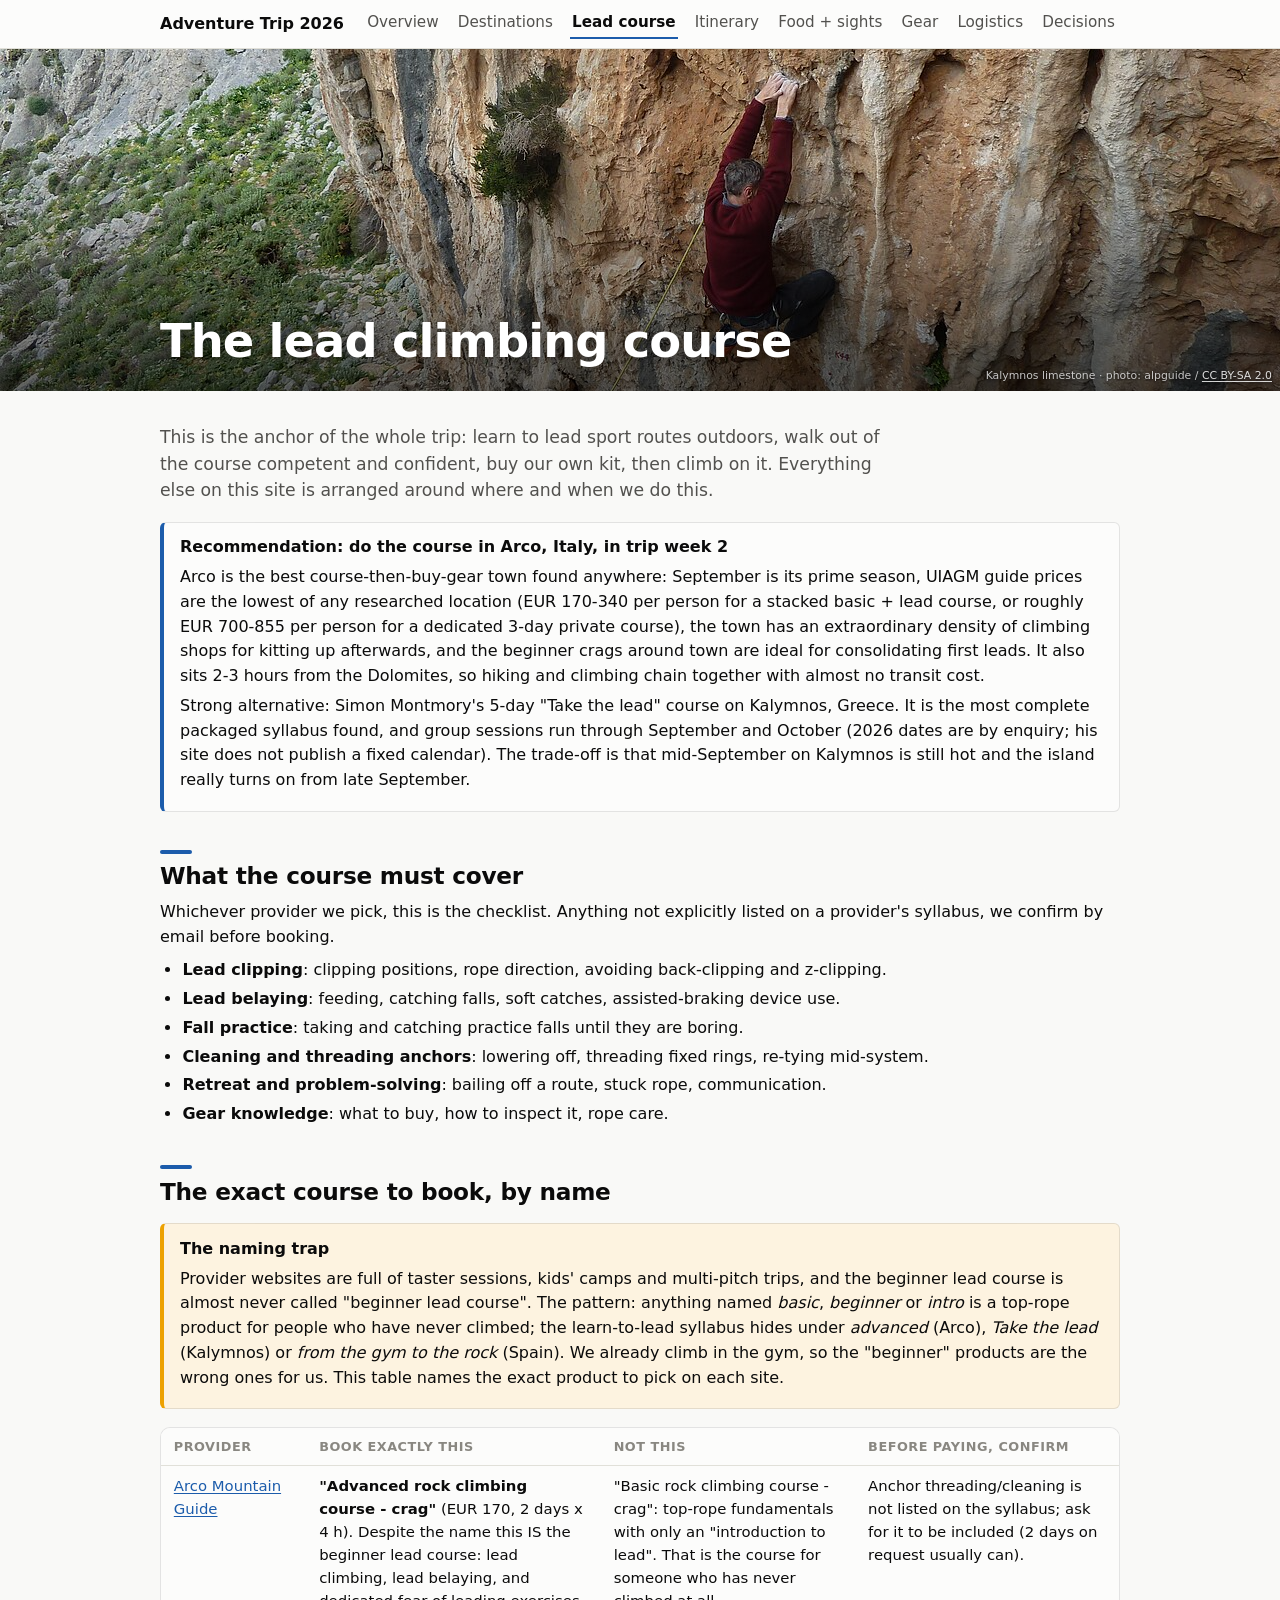
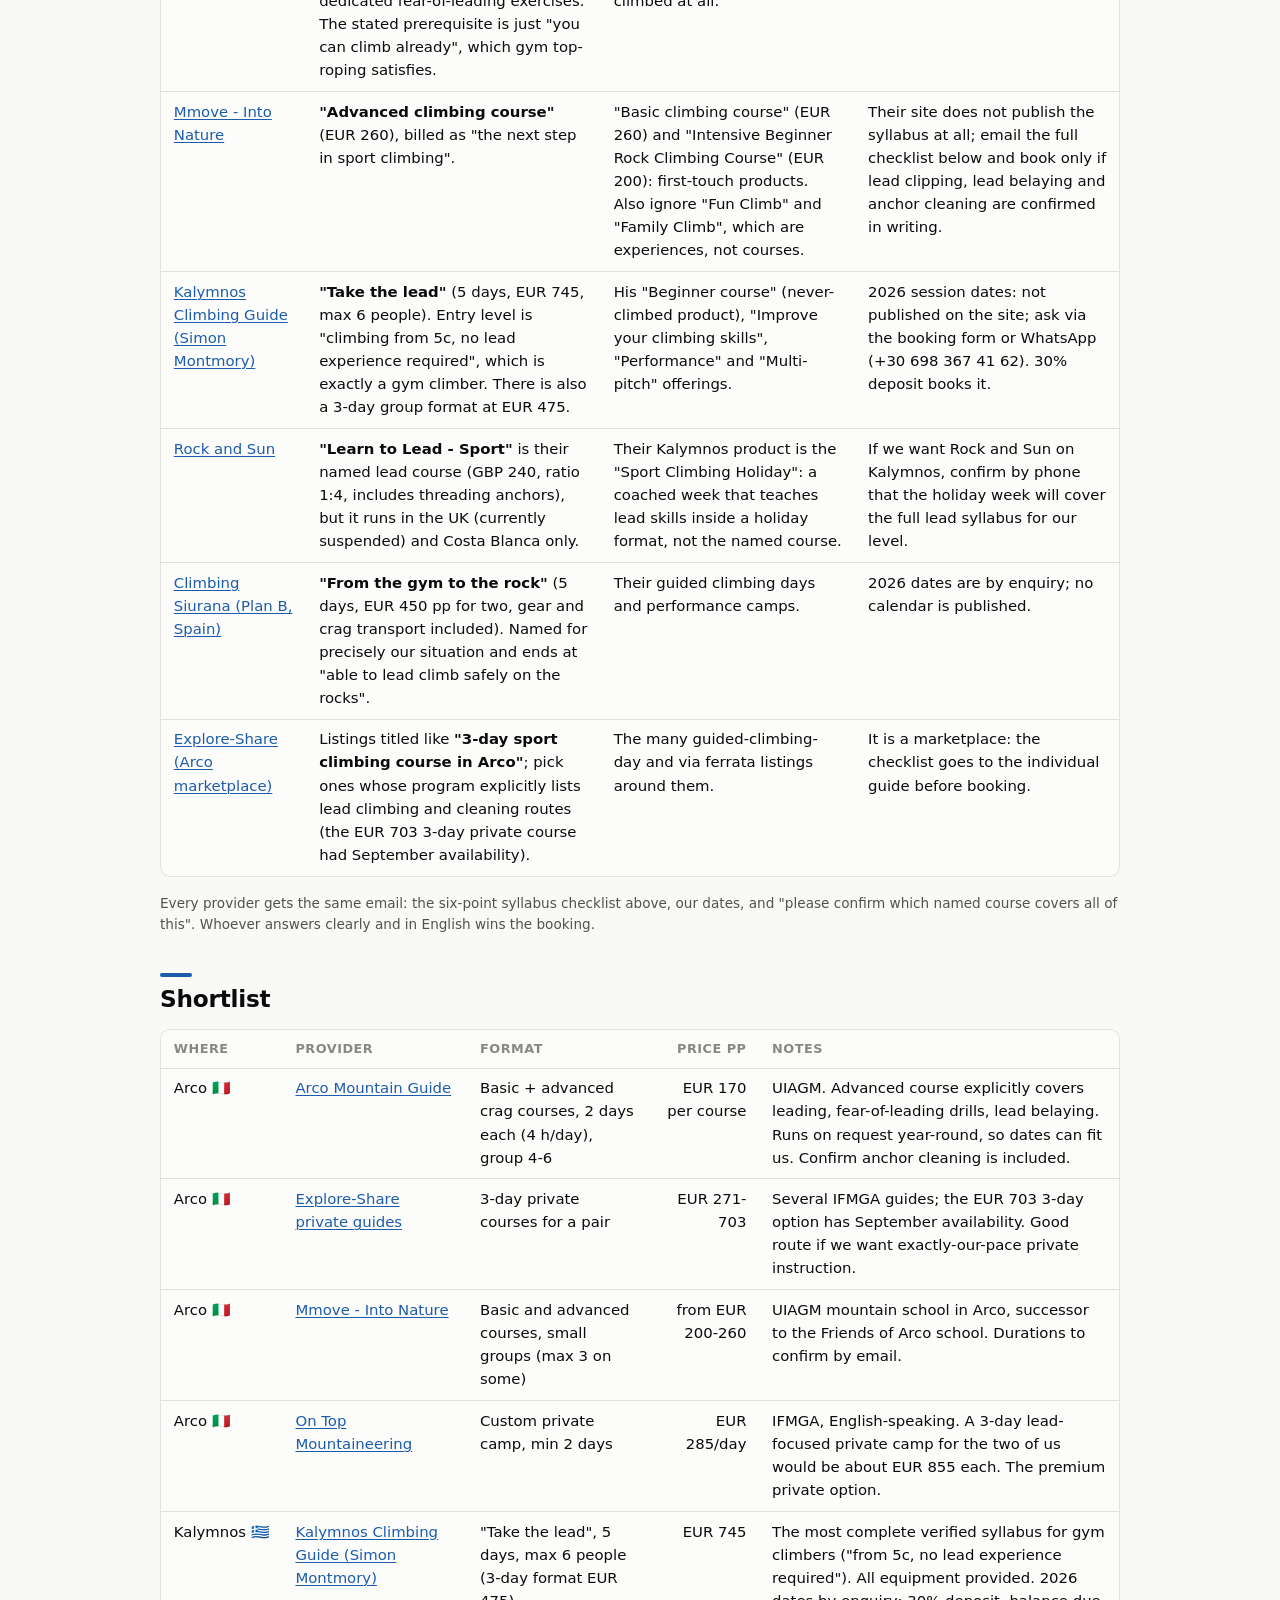
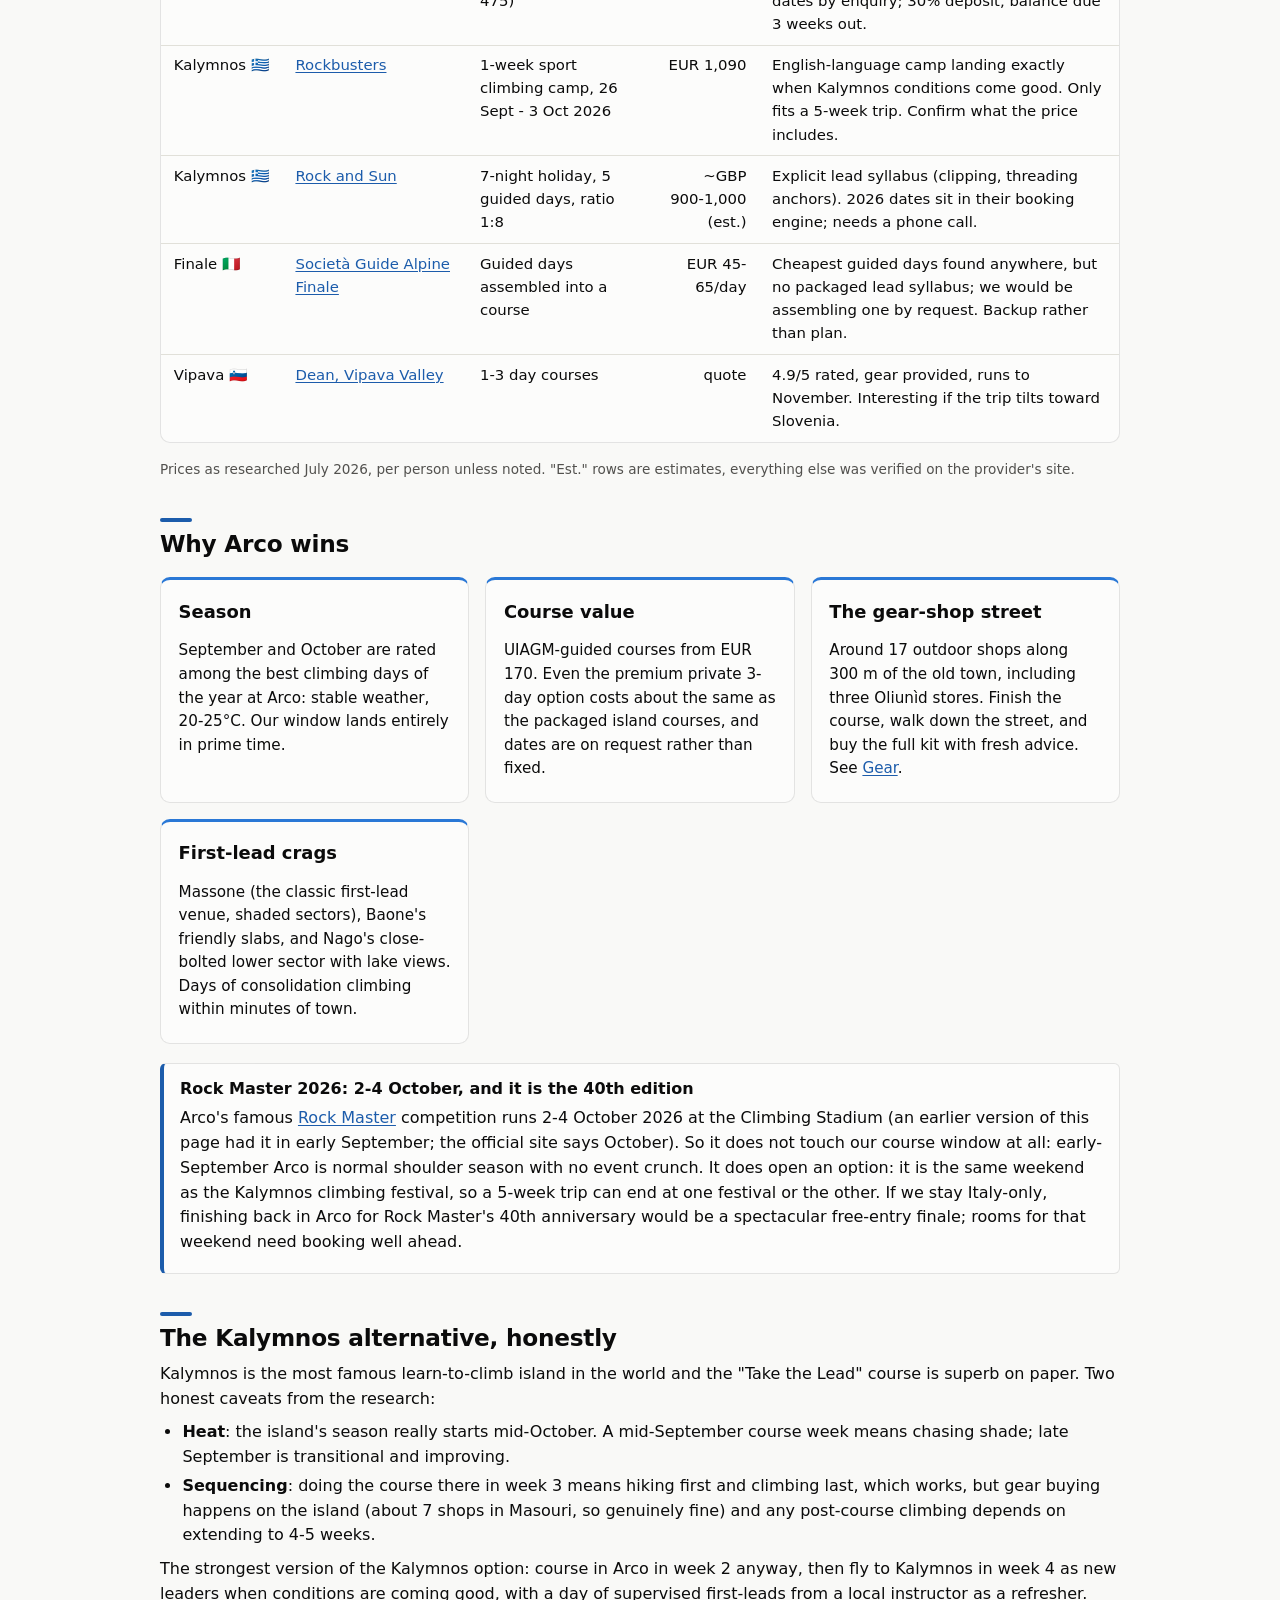
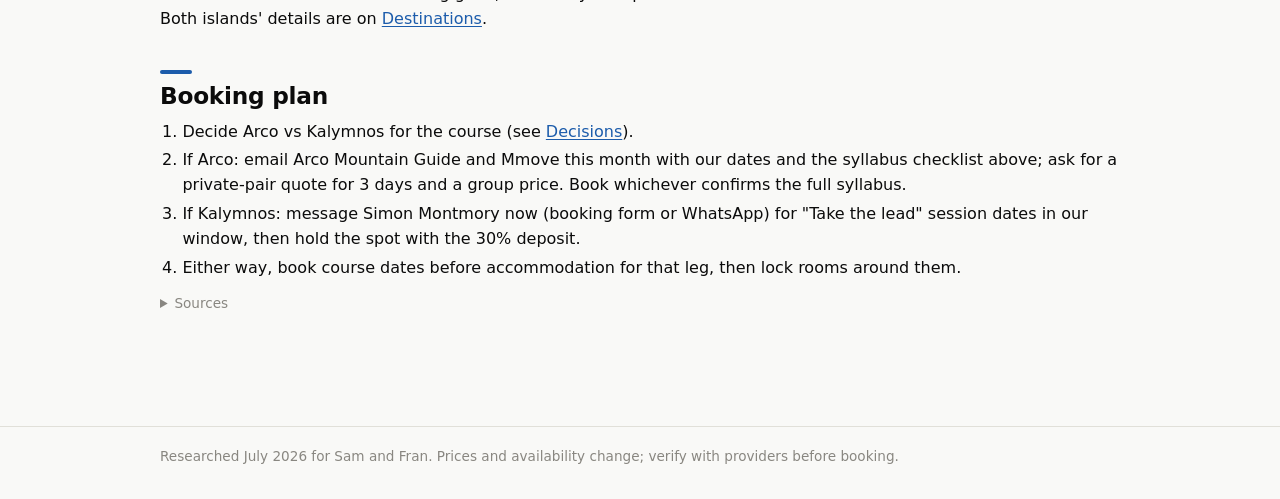
==== course.html @ db68cb0e "Name the exact beginner lead course at each provider New course-page section maps each provider to t" ====
<!DOCTYPE html>
<html lang="en">
<head>
<meta charset="utf-8">
<meta name="viewport" content="width=device-width, initial-scale=1">
<title>Lead course - Adventure Trip 2026</title>
<link rel="icon" href="data:image/svg+xml,<svg xmlns=%22http://www.w3.org/2000/svg%22 viewBox=%220 0 100 100%22><text y=%22.9em%22 font-size=%2290%22>🧗</text></svg>">
<link rel="stylesheet" href="styles.css">
</head>
<body>
<nav class="site-nav">
  <div class="nav-inner">
    <a class="brand" href="index.html">Adventure Trip 2026</a>
    <a class="nav-link" href="index.html">Overview</a>
    <a class="nav-link" href="destinations.html">Destinations</a>
    <a class="nav-link" href="course.html" aria-current="page">Lead course</a>
    <a class="nav-link" href="itinerary.html">Itinerary</a>
    <a class="nav-link" href="food-and-sights.html">Food + sights</a>
    <a class="nav-link" href="gear.html">Gear</a>
    <a class="nav-link" href="logistics.html">Logistics</a>
    <a class="nav-link" href="decisions.html">Decisions</a>
  </div>
</nav>

<header class="hero">
  <img src="images/hero-kalymnos-climbing.jpg" alt="A climber leading an orange limestone wall on Kalymnos with the belayer below">
  <div class="hero-shade"></div>
  <div class="hero-content"><div><h1>The lead climbing course</h1></div></div>
  <span class="hero-credit">Kalymnos limestone · photo: alpguide / <a href="https://commons.wikimedia.org/wiki/File:Climbing_at_Kalymnos_Island_-_07.jpg">CC BY-SA 2.0</a></span>
</header>

<main>
<p class="lede">This is the anchor of the whole trip: learn to lead sport routes outdoors, walk out of the course competent and confident, buy our own kit, then climb on it. Everything else on this site is arranged around where and when we do this.</p>

<div class="callout">
  <p class="callout-title">Recommendation: do the course in Arco, Italy, in trip week 2</p>
  <p>Arco is the best course-then-buy-gear town found anywhere: September is its prime season, UIAGM guide prices are the lowest of any researched location (EUR 170-340 per person for a stacked basic + lead course, or roughly EUR 700-855 per person for a dedicated 3-day private course), the town has an extraordinary density of climbing shops for kitting up afterwards, and the beginner crags around town are ideal for consolidating first leads. It also sits 2-3 hours from the Dolomites, so hiking and climbing chain together with almost no transit cost.</p>
  <p>Strong alternative: Simon Montmory's 5-day "Take the lead" course on Kalymnos, Greece. It is the most complete packaged syllabus found, and group sessions run through September and October (2026 dates are by enquiry; his site does not publish a fixed calendar). The trade-off is that mid-September on Kalymnos is still hot and the island really turns on from late September.</p>
</div>

<h2>What the course must cover</h2>
<p>Whichever provider we pick, this is the checklist. Anything not explicitly listed on a provider's syllabus, we confirm by email before booking.</p>
<ul>
  <li><strong>Lead clipping</strong>: clipping positions, rope direction, avoiding back-clipping and z-clipping.</li>
  <li><strong>Lead belaying</strong>: feeding, catching falls, soft catches, assisted-braking device use.</li>
  <li><strong>Fall practice</strong>: taking and catching practice falls until they are boring.</li>
  <li><strong>Cleaning and threading anchors</strong>: lowering off, threading fixed rings, re-tying mid-system.</li>
  <li><strong>Retreat and problem-solving</strong>: bailing off a route, stuck rope, communication.</li>
  <li><strong>Gear knowledge</strong>: what to buy, how to inspect it, rope care.</li>
</ul>

<h2>The exact course to book, by name</h2>
<div class="callout warn">
  <p class="callout-title">The naming trap</p>
  <p>Provider websites are full of taster sessions, kids' camps and multi-pitch trips, and the beginner lead course is almost never called "beginner lead course". The pattern: anything named <em>basic</em>, <em>beginner</em> or <em>intro</em> is a top-rope product for people who have never climbed; the learn-to-lead syllabus hides under <em>advanced</em> (Arco), <em>Take the lead</em> (Kalymnos) or <em>from the gym to the rock</em> (Spain). We already climb in the gym, so the "beginner" products are the wrong ones for us. This table names the exact product to pick on each site.</p>
</div>
<div class="table-wrap">
<table>
  <thead>
    <tr><th>Provider</th><th>Book exactly this</th><th>Not this</th><th>Before paying, confirm</th></tr>
  </thead>
  <tbody>
    <tr>
      <td><a href="https://www.arcomountainguide.com/en/course-advanced-rock-climbing-adults-lake-garda-arco/">Arco Mountain Guide</a></td>
      <td><strong>"Advanced rock climbing course - crag"</strong> (EUR 170, 2 days x 4 h). Despite the name this IS the beginner lead course: lead climbing, lead belaying, and dedicated fear-of-leading exercises. The stated prerequisite is just "you can climb already", which gym top-roping satisfies.</td>
      <td>"Basic rock climbing course - crag": top-rope fundamentals with only an "introduction to lead". That is the course for someone who has never climbed at all.</td>
      <td>Anchor threading/cleaning is not listed on the syllabus; ask for it to be included (2 days on request usually can).</td>
    </tr>
    <tr>
      <td><a href="https://www.mmove.it/en/activities/climbing/">Mmove - Into Nature</a></td>
      <td><strong>"Advanced climbing course"</strong> (EUR 260), billed as "the next step in sport climbing".</td>
      <td>"Basic climbing course" (EUR 260) and "Intensive Beginner Rock Climbing Course" (EUR 200): first-touch products. Also ignore "Fun Climb" and "Family Climb", which are experiences, not courses.</td>
      <td>Their site does not publish the syllabus at all; email the full checklist below and book only if lead clipping, lead belaying and anchor cleaning are confirmed in writing.</td>
    </tr>
    <tr>
      <td><a href="https://www.kalymnosclimbingguide.com/learn-to-lead-course/">Kalymnos Climbing Guide (Simon Montmory)</a></td>
      <td><strong>"Take the lead"</strong> (5 days, EUR 745, max 6 people). Entry level is "climbing from 5c, no lead experience required", which is exactly a gym climber. There is also a 3-day group format at EUR 475.</td>
      <td>His "Beginner course" (never-climbed product), "Improve your climbing skills", "Performance" and "Multi-pitch" offerings.</td>
      <td>2026 session dates: not published on the site; ask via the booking form or WhatsApp (+30 698 367 41 62). 30% deposit books it.</td>
    </tr>
    <tr>
      <td><a href="https://rockandsun.com/rock-climbing-courses/sports-lead-climbing-course/">Rock and Sun</a></td>
      <td><strong>"Learn to Lead - Sport"</strong> is their named lead course (GBP 240, ratio 1:4, includes threading anchors), but it runs in the UK (currently suspended) and Costa Blanca only.</td>
      <td>Their Kalymnos product is the "Sport Climbing Holiday": a coached week that teaches lead skills inside a holiday format, not the named course.</td>
      <td>If we want Rock and Sun on Kalymnos, confirm by phone that the holiday week will cover the full lead syllabus for our level.</td>
    </tr>
    <tr>
      <td><a href="https://www.climbingsiurana.com/en/portfolio/from-the-gym-to-the-rock/">Climbing Siurana (Plan B, Spain)</a></td>
      <td><strong>"From the gym to the rock"</strong> (5 days, EUR 450 pp for two, gear and crag transport included). Named for precisely our situation and ends at "able to lead climb safely on the rocks".</td>
      <td>Their guided climbing days and performance camps.</td>
      <td>2026 dates are by enquiry; no calendar is published.</td>
    </tr>
    <tr>
      <td><a href="https://www.explore-share.com/rock-climbing-trips/italy/arco/">Explore-Share (Arco marketplace)</a></td>
      <td>Listings titled like <strong>"3-day sport climbing course in Arco"</strong>; pick ones whose program explicitly lists lead climbing and cleaning routes (the EUR 703 3-day private course had September availability).</td>
      <td>The many guided-climbing-day and via ferrata listings around them.</td>
      <td>It is a marketplace: the checklist goes to the individual guide before booking.</td>
    </tr>
  </tbody>
</table>
</div>
<p class="small">Every provider gets the same email: the six-point syllabus checklist above, our dates, and "please confirm which named course covers all of this". Whoever answers clearly and in English wins the booking.</p>

<h2>Shortlist</h2>
<div class="table-wrap">
<table>
  <thead>
    <tr><th>Where</th><th>Provider</th><th>Format</th><th class="num">Price pp</th><th>Notes</th></tr>
  </thead>
  <tbody>
    <tr>
      <td class="nowrap">Arco 🇮🇹</td>
      <td><a href="https://www.arcomountainguide.com/en/course-advanced-rock-climbing-adults-lake-garda-arco/">Arco Mountain Guide</a></td>
      <td>Basic + advanced crag courses, 2 days each (4 h/day), group 4-6</td>
      <td class="num">EUR 170 per course</td>
      <td>UIAGM. Advanced course explicitly covers leading, fear-of-leading drills, lead belaying. Runs on request year-round, so dates can fit us. Confirm anchor cleaning is included.</td>
    </tr>
    <tr>
      <td class="nowrap">Arco 🇮🇹</td>
      <td><a href="https://www.explore-share.com/rock-climbing-trips/italy/arco/">Explore-Share private guides</a></td>
      <td>3-day private courses for a pair</td>
      <td class="num">EUR 271-703</td>
      <td>Several IFMGA guides; the EUR 703 3-day option has September availability. Good route if we want exactly-our-pace private instruction.</td>
    </tr>
    <tr>
      <td class="nowrap">Arco 🇮🇹</td>
      <td><a href="https://www.mmove.it/en/activities/climbing/">Mmove - Into Nature</a></td>
      <td>Basic and advanced courses, small groups (max 3 on some)</td>
      <td class="num">from EUR 200-260</td>
      <td>UIAGM mountain school in Arco, successor to the Friends of Arco school. Durations to confirm by email.</td>
    </tr>
    <tr>
      <td class="nowrap">Arco 🇮🇹</td>
      <td><a href="https://ontopmountaineering.com/trips/climb/europe/arco-rock-climbing/">On Top Mountaineering</a></td>
      <td>Custom private camp, min 2 days</td>
      <td class="num">EUR 285/day</td>
      <td>IFMGA, English-speaking. A 3-day lead-focused private camp for the two of us would be about EUR 855 each. The premium private option.</td>
    </tr>
    <tr>
      <td class="nowrap">Kalymnos 🇬🇷</td>
      <td><a href="https://www.kalymnosclimbingguide.com/learn-to-lead-course/">Kalymnos Climbing Guide (Simon Montmory)</a></td>
      <td>"Take the lead", 5 days, max 6 people (3-day format EUR 475)</td>
      <td class="num">EUR 745</td>
      <td>The most complete verified syllabus for gym climbers ("from 5c, no lead experience required"). All equipment provided. 2026 dates by enquiry; 30% deposit, balance due 3 weeks out.</td>
    </tr>
    <tr>
      <td class="nowrap">Kalymnos 🇬🇷</td>
      <td><a href="https://rockbusters.net/event-date/">Rockbusters</a></td>
      <td>1-week sport climbing camp, 26 Sept - 3 Oct 2026</td>
      <td class="num">EUR 1,090</td>
      <td>English-language camp landing exactly when Kalymnos conditions come good. Only fits a 5-week trip. Confirm what the price includes.</td>
    </tr>
    <tr>
      <td class="nowrap">Kalymnos 🇬🇷</td>
      <td><a href="https://rockandsun.com/climbing-locations/greece/kalymnos/">Rock and Sun</a></td>
      <td>7-night holiday, 5 guided days, ratio 1:8</td>
      <td class="num">~GBP 900-1,000 (est.)</td>
      <td>Explicit lead syllabus (clipping, threading anchors). 2026 dates sit in their booking engine; needs a phone call.</td>
    </tr>
    <tr>
      <td class="nowrap">Finale 🇮🇹</td>
      <td><a href="https://www.guidefinale.com/project/climbing-finale-ligure/?lang=en">Società Guide Alpine Finale</a></td>
      <td>Guided days assembled into a course</td>
      <td class="num">EUR 45-65/day</td>
      <td>Cheapest guided days found anywhere, but no packaged lead syllabus; we would be assembling one by request. Backup rather than plan.</td>
    </tr>
    <tr>
      <td class="nowrap">Vipava 🇸🇮</td>
      <td><a href="https://www.explore-share.com/trip/sport-climbing-Vipava-Valley-Slovenia/">Dean, Vipava Valley</a></td>
      <td>1-3 day courses</td>
      <td class="num">quote</td>
      <td>4.9/5 rated, gear provided, runs to November. Interesting if the trip tilts toward Slovenia.</td>
    </tr>
  </tbody>
</table>
</div>
<p class="small">Prices as researched July 2026, per person unless noted. "Est." rows are estimates, everything else was verified on the provider's site.</p>

<h2>Why Arco wins</h2>
<div class="card-grid">
  <div class="card region-italy">
    <h3>Season</h3>
    <p>September and October are rated among the best climbing days of the year at Arco: stable weather, 20-25°C. Our window lands entirely in prime time.</p>
  </div>
  <div class="card region-italy">
    <h3>Course value</h3>
    <p>UIAGM-guided courses from EUR 170. Even the premium private 3-day option costs about the same as the packaged island courses, and dates are on request rather than fixed.</p>
  </div>
  <div class="card region-italy">
    <h3>The gear-shop street</h3>
    <p>Around 17 outdoor shops along 300 m of the old town, including three Oliunìd stores. Finish the course, walk down the street, and buy the full kit with fresh advice. See <a href="gear.html">Gear</a>.</p>
  </div>
  <div class="card region-italy">
    <h3>First-lead crags</h3>
    <p>Massone (the classic first-lead venue, shaded sectors), Baone's friendly slabs, and Nago's close-bolted lower sector with lake views. Days of consolidation climbing within minutes of town.</p>
  </div>
</div>

<div class="callout">
  <p class="callout-title">Rock Master 2026: 2-4 October, and it is the 40th edition</p>
  <p>Arco's famous <a href="https://rockmaster.com/en">Rock Master</a> competition runs 2-4 October 2026 at the Climbing Stadium (an earlier version of this page had it in early September; the official site says October). So it does not touch our course window at all: early-September Arco is normal shoulder season with no event crunch. It does open an option: it is the same weekend as the Kalymnos climbing festival, so a 5-week trip can end at one festival or the other. If we stay Italy-only, finishing back in Arco for Rock Master's 40th anniversary would be a spectacular free-entry finale; rooms for that weekend need booking well ahead.</p>
</div>

<h2>The Kalymnos alternative, honestly</h2>
<p>Kalymnos is the most famous learn-to-climb island in the world and the "Take the Lead" course is superb on paper. Two honest caveats from the research:</p>
<ul>
  <li><strong>Heat</strong>: the island's season really starts mid-October. A mid-September course week means chasing shade; late September is transitional and improving.</li>
  <li><strong>Sequencing</strong>: doing the course there in week 3 means hiking first and climbing last, which works, but gear buying happens on the island (about 7 shops in Masouri, so genuinely fine) and any post-course climbing depends on extending to 4-5 weeks.</li>
</ul>
<p>The strongest version of the Kalymnos option: course in Arco in week 2 anyway, then fly to Kalymnos in week 4 as new leaders when conditions are coming good, with a day of supervised first-leads from a local instructor as a refresher. Both islands' details are on <a href="destinations.html">Destinations</a>.</p>

<h2>Booking plan</h2>
<ol>
  <li>Decide Arco vs Kalymnos for the course (see <a href="decisions.html">Decisions</a>).</li>
  <li>If Arco: email Arco Mountain Guide and Mmove this month with our dates and the syllabus checklist above; ask for a private-pair quote for 3 days and a group price. Book whichever confirms the full syllabus.</li>
  <li>If Kalymnos: message Simon Montmory now (booking form or WhatsApp) for "Take the lead" session dates in our window, then hold the spot with the 30% deposit.</li>
  <li>Either way, book course dates before accommodation for that leg, then lock rooms around them.</li>
</ol>

<details class="sources">
  <summary>Sources</summary>
  <ul>
    <li><a href="https://www.arcomountainguide.com/en/course-basic-rock-climbing-adults-lake-garda-arco/">Arco Mountain Guide basic course</a> and <a href="https://www.arcomountainguide.com/en/course-advanced-rock-climbing-adults-lake-garda-arco/">advanced course</a></li>
    <li><a href="https://www.mmove.it/en/activities/climbing/">Mmove climbing courses</a></li>
    <li><a href="https://ontopmountaineering.com/trips/climb/europe/arco-rock-climbing/">On Top Mountaineering Arco</a></li>
    <li><a href="https://www.explore-share.com/rock-climbing-trips/italy/arco/">Explore-Share Arco listings</a></li>
    <li><a href="https://www.kalymnosclimbingguide.com/learn-to-lead-course/">Kalymnos Climbing Guide, Take the Lead</a> and <a href="https://www.kalymnosclimbingguide.com/booking-form/">booking terms</a></li>
    <li><a href="https://rockbusters.net/event-date/">Rockbusters 2026 dates</a></li>
    <li><a href="https://rockandsun.com/climbing-locations/greece/kalymnos/">Rock and Sun Kalymnos</a></li>
    <li><a href="https://www.guidefinale.com/project/climbing-finale-ligure/?lang=en">Società Guide Alpine Finale</a></li>
    <li><a href="https://www.explore-share.com/trip/sport-climbing-Vipava-Valley-Slovenia/">Vipava Valley course</a></li>
    <li><a href="https://climb-europe.com/pages/rock-climbing-italy-arco">Climb Europe on Arco seasons</a>, <a href="https://www.planetmountain.com/en/news/climbing/five-must-see-crags-at-arco-the-birthplace-of-sport-climbing-as-we-know-it.html">Planet Mountain on Arco crags</a>, <a href="https://rockmaster.com/en">Rock Master official site (2-4 Oct 2026)</a></li>
    <li><a href="https://unlevel-edge.com/blogs/climbing-blog/kalymnos-climbing-the-ultimate-sport-climbing-trip-planner-seasons-sectors-logistics-gear">Kalymnos season planner</a>, <a href="https://www.jadescapades.com/beginner-climbing-kalymnos/">Kalymnos beginner crags</a></li>
  </ul>
</details>
</main>

<footer class="site-footer">
  <div class="footer-inner">Researched July 2026 for Sam and Fran. Prices and availability change; verify with providers before booking.</div>
</footer>
</body>
</html>
---- styles.css ----
/* Adventure Trip 2026 - shared styles */

:root {
  --page: #f9f9f7;
  --surface: #fcfcfb;
  --ink: #0b0b0b;
  --ink-secondary: #52514e;
  --ink-muted: #898781;
  --hairline: #e1e0d9;
  --border: rgba(11, 11, 11, 0.10);
  --accent: #1c5cab;
  --accent-soft: #cde2fb;
  --warn-bg: #fdf3e0;
  --warn-border: #eda100;
  --good: #006300;

  --series-1: #2a78d6; /* Dolomites and Arco (Italy) */
  --series-2: #1baf7a; /* Kalymnos (Greece) */
  --series-3: #eda100; /* Slovenia */
  --series-4: #008300; /* Squamish (Canada) */

  --radius: 10px;
  --content-width: 62rem;
}

@media (prefers-color-scheme: dark) {
  :root {
    --page: #0d0d0d;
    --surface: #1a1a19;
    --ink: #ffffff;
    --ink-secondary: #c3c2b7;
    --ink-muted: #898781;
    --hairline: #2c2c2a;
    --border: rgba(255, 255, 255, 0.10);
    --accent: #6da7ec;
    --accent-soft: #10315c;
    --warn-bg: #2a2107;
    --warn-border: #c98500;
    --good: #0ca30c;

    --series-1: #3987e5;
    --series-2: #199e70;
    --series-3: #c98500;
    --series-4: #008300;
  }
}

* { box-sizing: border-box; }

html { -webkit-text-size-adjust: 100%; }

body {
  margin: 0;
  background: var(--page);
  color: var(--ink);
  font-family: system-ui, -apple-system, "Segoe UI", sans-serif;
  line-height: 1.55;
  font-size: 16px;
}

a { color: var(--accent); text-decoration-thickness: 1px; text-underline-offset: 2px; }
a:hover { text-decoration-thickness: 2px; }

/* ---------- Navigation ---------- */

.site-nav {
  position: sticky;
  top: 0;
  z-index: 20;
  background: var(--surface);
  border-bottom: 1px solid var(--hairline);
}

.site-nav .nav-inner {
  max-width: var(--content-width);
  margin: 0 auto;
  padding: 0.55rem 1rem;
  display: flex;
  align-items: center;
  gap: 0.25rem 0.9rem;
  flex-wrap: wrap;
}

.site-nav .brand {
  font-weight: 700;
  color: var(--ink);
  text-decoration: none;
  margin-right: 0.4rem;
  white-space: nowrap;
}

.site-nav a.nav-link {
  color: var(--ink-secondary);
  text-decoration: none;
  padding: 0.15rem 0.15rem;
  border-bottom: 2px solid transparent;
  white-space: nowrap;
  font-size: 0.95rem;
}

.site-nav a.nav-link:hover { color: var(--ink); }

.site-nav a.nav-link[aria-current="page"] {
  color: var(--ink);
  font-weight: 600;
  border-bottom-color: var(--accent);
}

/* ---------- Layout ---------- */

main {
  max-width: var(--content-width);
  margin: 0 auto;
  padding: 1.5rem 1rem 4rem;
}

/* ---------- Hero ---------- */

.hero {
  position: relative;
  height: clamp(230px, 38vh, 420px);
  overflow: hidden;
  background: var(--surface);
}

.hero > img {
  width: 100%;
  height: 100%;
  object-fit: cover;
  display: block;
}

.hero .hero-shade {
  position: absolute;
  inset: 0;
  background: linear-gradient(180deg, rgba(0,0,0,0.05) 30%, rgba(0,0,0,0.62) 100%);
}

.hero .hero-content {
  position: absolute;
  left: 0; right: 0; bottom: 0;
}

.hero .hero-content > div {
  max-width: var(--content-width);
  margin: 0 auto;
  padding: 0 1rem 1.3rem;
}

.hero h1 {
  color: #ffffff;
  margin: 0;
  font-size: clamp(1.9rem, 5vw, 2.9rem);
  font-weight: 800;
  letter-spacing: -0.02em;
  text-shadow: 0 2px 14px rgba(0,0,0,0.55);
}

.hero .hero-credit {
  position: absolute;
  right: 8px;
  bottom: 6px;
  font-size: 0.68rem;
  color: rgba(255,255,255,0.75);
  text-shadow: 0 1px 3px rgba(0,0,0,0.7);
}

.hero .hero-credit a { color: rgba(255,255,255,0.85); }

h1 { font-size: 2rem; line-height: 1.2; margin: 1rem 0 0.75rem; letter-spacing: -0.01em; font-weight: 800; }
h2 { font-size: 1.45rem; line-height: 1.25; margin: 2.4rem 0 0.6rem; letter-spacing: -0.01em; position: relative; padding-top: 0.7rem; }
h2::before {
  content: "";
  position: absolute;
  top: 0; left: 0;
  width: 2rem; height: 4px;
  border-radius: 2px;
  background: var(--accent);
}
h3 { font-size: 1.12rem; margin: 1.6rem 0 0.4rem; }
p { margin: 0.55rem 0; }
ul, ol { margin: 0.55rem 0; padding-left: 1.4rem; }
li { margin: 0.25rem 0; }

.lede { font-size: 1.08rem; color: var(--ink-secondary); max-width: 46rem; }

hr { border: none; border-top: 1px solid var(--hairline); margin: 2rem 0; }

/* ---------- Cards ---------- */

.card-grid {
  display: grid;
  grid-template-columns: repeat(auto-fill, minmax(17rem, 1fr));
  gap: 1rem;
  margin: 1.2rem 0;
}

.card {
  background: var(--surface);
  border: 1px solid var(--border);
  border-radius: var(--radius);
  padding: 1rem 1.1rem;
  display: flex;
  flex-direction: column;
  gap: 0.35rem;
  transition: transform 140ms ease, box-shadow 140ms ease;
}

@media (hover: hover) and (prefers-reduced-motion: no-preference) {
  .card:hover {
    transform: translateY(-3px);
    box-shadow: 0 10px 24px rgba(0, 0, 0, 0.10);
  }
}

.card .card-photo {
  width: calc(100% + 2.2rem);
  max-width: none;
  margin: -1rem -1.1rem 0.45rem;
  aspect-ratio: 16 / 9;
  object-fit: cover;
  border-radius: calc(var(--radius) - 1px) calc(var(--radius) - 1px) 0 0;
  display: block;
}

.photo-credit { font-size: 0.68rem; color: var(--ink-muted); }
.photo-credit a { color: var(--ink-muted); }

.card h3 { margin: 0.1rem 0 0.2rem; }
.card p { margin: 0.3rem 0; font-size: 0.95rem; }
.card .meta { color: var(--ink-muted); font-size: 0.85rem; }
.card .spacer { flex: 1; }

.card.accent { border-top: 3px solid var(--accent); }

/* Region color coding */
.card.region-italy { border-top: 3px solid var(--series-1); }
.card.region-greece { border-top: 3px solid var(--series-2); }
.card.region-slovenia { border-top: 3px solid var(--series-3); }
.card.region-other { border-top: 3px solid var(--series-4); }

/* ---------- Badges and tags ---------- */

.badge {
  display: inline-block;
  font-size: 0.78rem;
  font-weight: 600;
  padding: 0.1rem 0.55rem;
  border-radius: 999px;
  border: 1px solid var(--border);
  color: var(--ink-secondary);
  background: transparent;
  white-space: nowrap;
}

.badge.solid { background: var(--accent-soft); color: var(--ink); border-color: transparent; }
.badge.pick { background: var(--accent); color: #ffffff; border-color: transparent; }

.badge-row { display: flex; flex-wrap: wrap; gap: 0.35rem; margin: 0.4rem 0; }

/* ---------- Callouts ---------- */

.callout {
  background: var(--surface);
  border: 1px solid var(--border);
  border-left: 4px solid var(--accent);
  border-radius: 6px;
  padding: 0.8rem 1rem;
  margin: 1.1rem 0;
}

.callout.warn { border-left-color: var(--warn-border); background: var(--warn-bg); }

.callout .callout-title { font-weight: 700; margin: 0 0 0.25rem; }
.callout p { margin: 0.3rem 0; }

/* ---------- Tables ---------- */

.table-wrap {
  overflow-x: auto;
  margin: 1rem 0;
  border: 1px solid var(--border);
  border-radius: var(--radius);
  background: var(--surface);
}

table {
  border-collapse: collapse;
  width: 100%;
  font-size: 0.93rem;
  min-width: 34rem;
}

th, td {
  text-align: left;
  padding: 0.55rem 0.8rem;
  border-bottom: 1px solid var(--hairline);
  vertical-align: top;
}

thead th {
  font-size: 0.8rem;
  text-transform: uppercase;
  letter-spacing: 0.04em;
  color: var(--ink-muted);
  border-bottom: 1px solid var(--hairline);
  background: var(--surface);
}

tbody tr:last-child td { border-bottom: none; }

td.num, th.num { text-align: right; font-variant-numeric: tabular-nums; }

/* ---------- Fact strip ---------- */

.fact-strip {
  display: grid;
  grid-template-columns: repeat(auto-fit, minmax(9.5rem, 1fr));
  gap: 0.8rem;
  margin: 1.4rem 0;
}

.fact {
  background: var(--surface);
  border: 1px solid var(--border);
  border-radius: var(--radius);
  padding: 0.7rem 0.9rem;
}

.fact .fact-label {
  font-size: 0.75rem;
  text-transform: uppercase;
  letter-spacing: 0.05em;
  color: var(--ink-muted);
}

.fact .fact-value { font-size: 1.15rem; font-weight: 800; margin-top: 0.15rem; color: var(--accent); }
.fact .fact-note { font-size: 0.8rem; color: var(--ink-secondary); margin-top: 0.1rem; }

/* ---------- Timeline (itinerary) ---------- */

.timeline { margin: 1.4rem 0; }

.tl-week { margin-bottom: 1.1rem; }

.tl-week-label {
  font-size: 0.8rem;
  font-weight: 700;
  text-transform: uppercase;
  letter-spacing: 0.05em;
  color: var(--ink-muted);
  margin-bottom: 0.4rem;
}

.tl-blocks { display: flex; gap: 4px; border-radius: 8px; overflow: hidden; }

.tl-block {
  color: #ffffff;
  padding: 0.5rem 0.7rem;
  font-size: 0.85rem;
  font-weight: 600;
  line-height: 1.3;
  min-width: 0;
}

.tl-block small { display: block; font-weight: 400; opacity: 0.9; }

.tl-italy { background: linear-gradient(135deg, #3987e5, #1c5cab); }
.tl-greece { background: linear-gradient(135deg, #1baf7a, #0e7a54); }
.tl-slovenia { background: linear-gradient(135deg, #eda100, #c98500); color: #0b0b0b; }
.tl-transit { background: linear-gradient(135deg, #898781, #6e6c66); }

@media (prefers-color-scheme: dark) {
  .tl-slovenia { color: #0b0b0b; }
}

/* Day-by-day list */
.day-list { border-left: 3px solid var(--hairline); padding-left: 1rem; margin: 1rem 0 1.5rem; }
.day-item { margin: 0.7rem 0; }
.day-item .day-when { font-size: 0.8rem; font-weight: 700; color: var(--ink-muted); text-transform: uppercase; letter-spacing: 0.04em; }
.day-item .day-what { margin-top: 0.1rem; }

/* ---------- Charts ---------- */

.viz-root {
  background: var(--surface);
  border: 1px solid var(--border);
  border-radius: var(--radius);
  padding: 1rem 1.1rem 0.8rem;
  margin: 1.2rem 0;
}

.viz-title { font-weight: 700; margin: 0 0 0.15rem; font-size: 1rem; }
.viz-sub { color: var(--ink-secondary); font-size: 0.85rem; margin: 0 0 0.6rem; }

.viz-root svg { display: block; width: 100%; height: auto; }

.viz-legend {
  display: flex;
  flex-wrap: wrap;
  gap: 0.4rem 1rem;
  margin-top: 0.5rem;
  font-size: 0.83rem;
  color: var(--ink-secondary);
}

.viz-legend .key { display: inline-flex; align-items: center; gap: 0.35rem; }
.viz-legend .swatch { width: 10px; height: 10px; border-radius: 3px; display: inline-block; }

.viz-note { font-size: 0.8rem; color: var(--ink-muted); margin-top: 0.5rem; }

.viz-tooltip {
  position: fixed;
  pointer-events: none;
  background: var(--ink);
  color: var(--page);
  font-size: 0.8rem;
  line-height: 1.35;
  padding: 0.35rem 0.55rem;
  border-radius: 6px;
  max-width: 16rem;
  z-index: 50;
  opacity: 0;
  transition: opacity 80ms linear;
}

.viz-tooltip.show { opacity: 1; }

/* ---------- Comparison verdict rows ---------- */

.verdict { font-weight: 700; }
.verdict.go { color: var(--good); }
.verdict.maybe { color: var(--warn-border); }
.verdict.no { color: var(--ink-muted); }

/* ---------- Footer ---------- */

.site-footer {
  border-top: 1px solid var(--hairline);
  margin-top: 3rem;
}

.site-footer .footer-inner {
  max-width: var(--content-width);
  margin: 0 auto;
  padding: 1.2rem 1rem 2rem;
  color: var(--ink-muted);
  font-size: 0.85rem;
}

/* ---------- Utility ---------- */

.small { font-size: 0.85rem; color: var(--ink-secondary); }
.muted { color: var(--ink-muted); }
.nowrap { white-space: nowrap; }

details.sources { margin: 0.8rem 0 0; font-size: 0.85rem; color: var(--ink-secondary); }
details.sources summary { cursor: pointer; color: var(--ink-muted); }
details.sources ul { margin-top: 0.4rem; }

@media (max-width: 640px) {
  h1 { font-size: 1.6rem; }
  h2 { font-size: 1.25rem; }
  .tl-block { font-size: 0.75rem; padding: 0.4rem 0.5rem; }
  .tl-block small { display: none; }
}
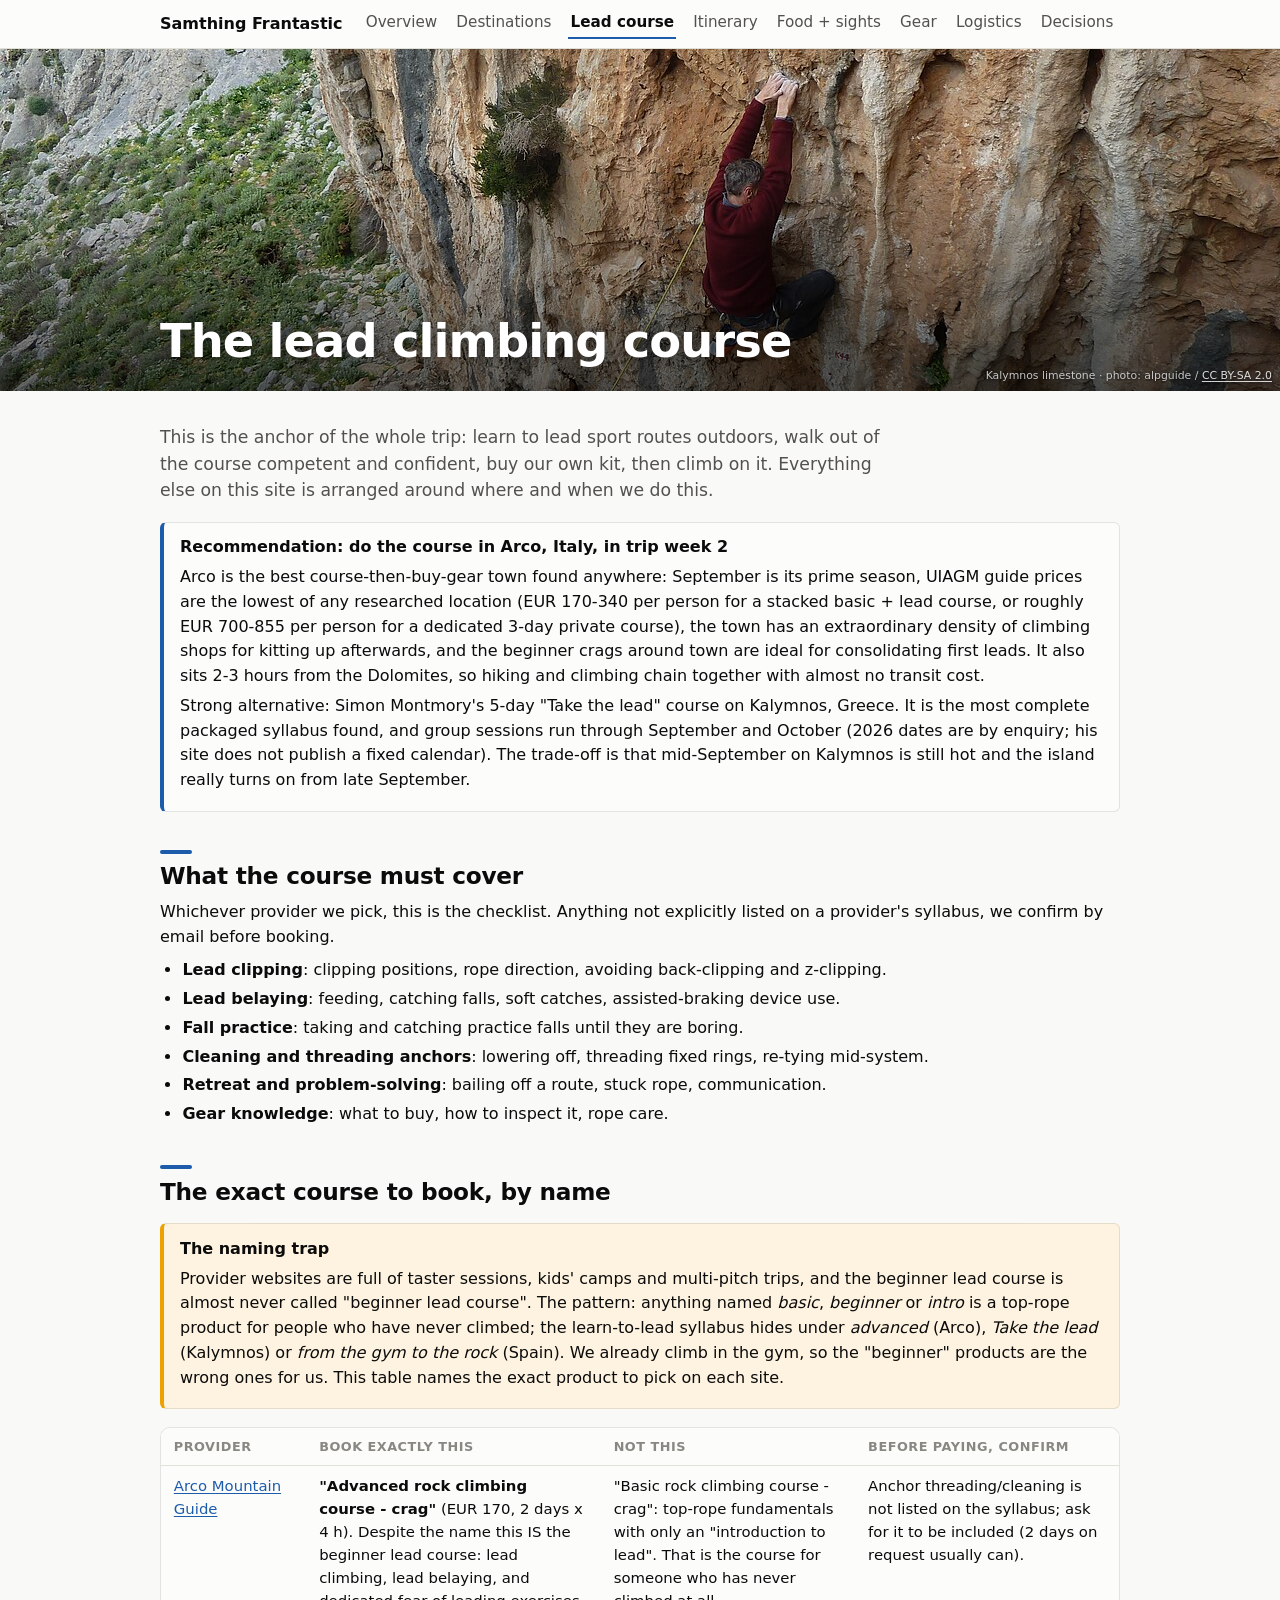
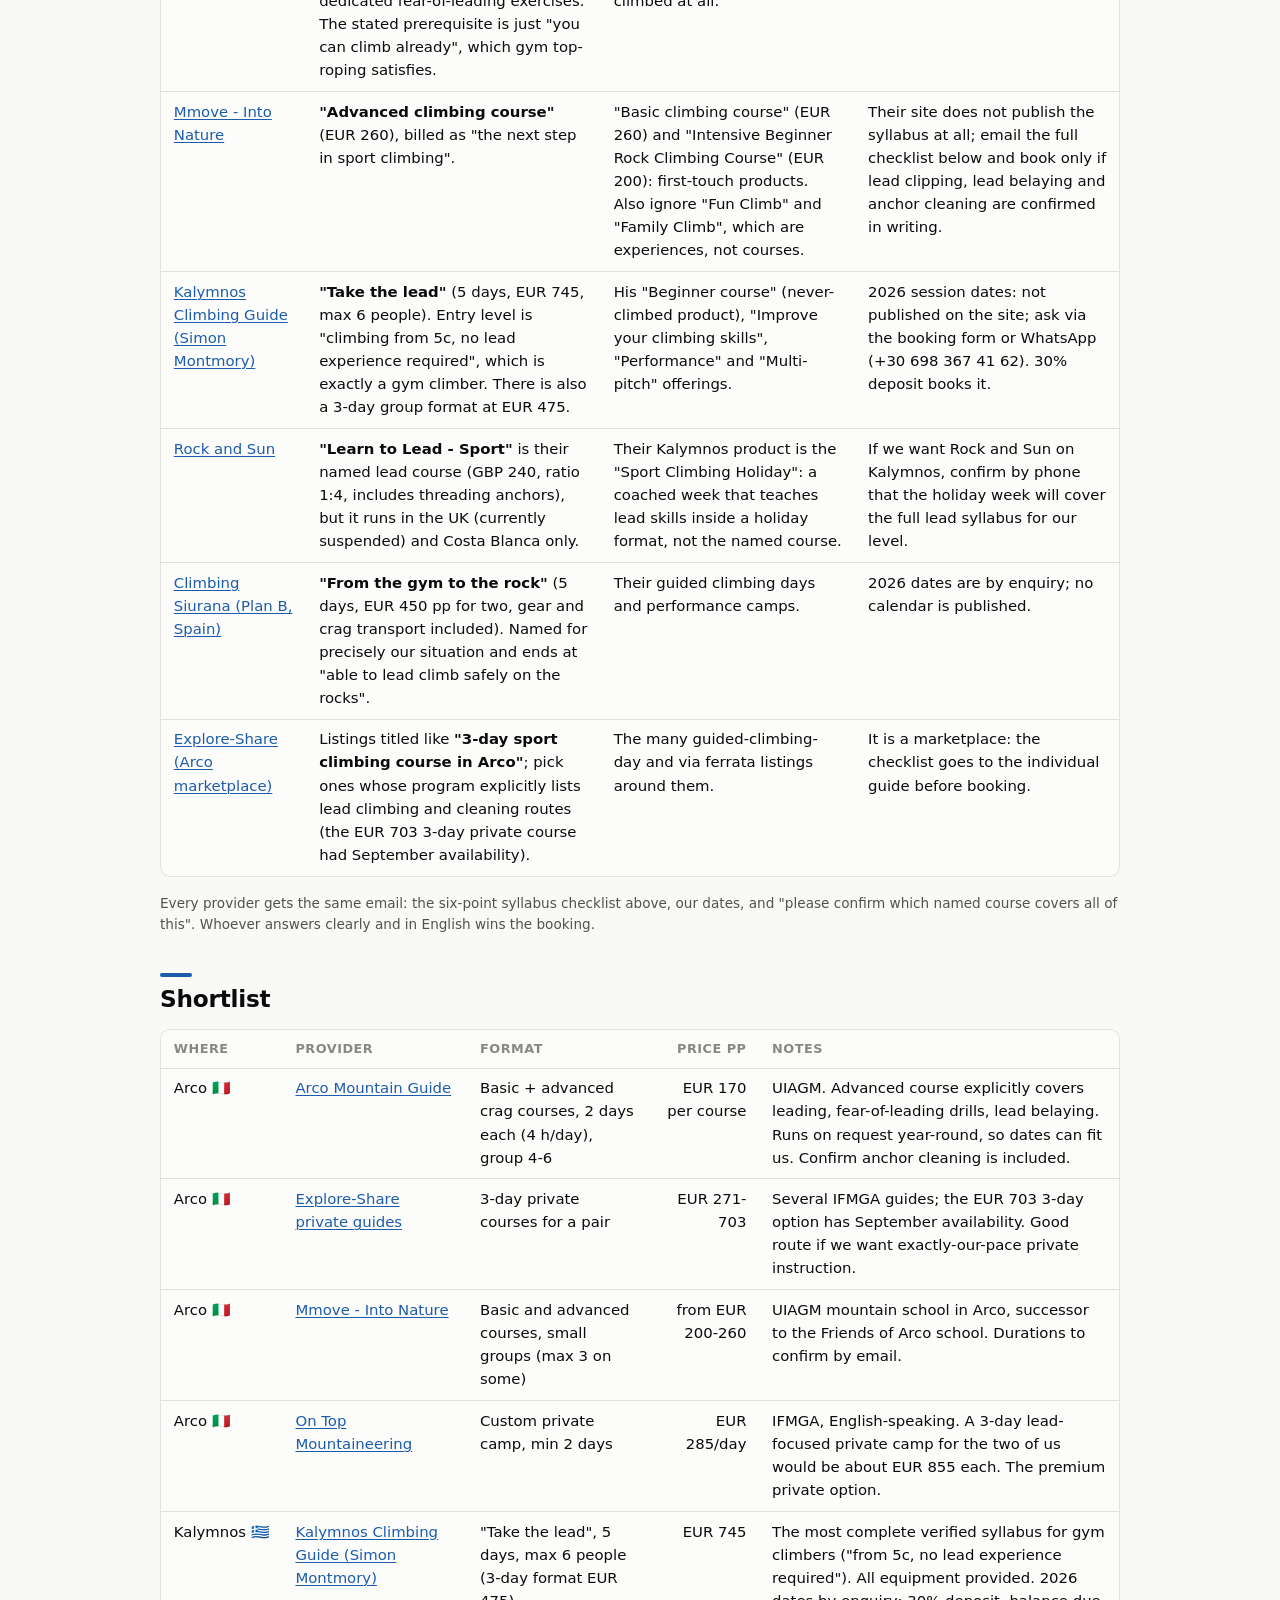
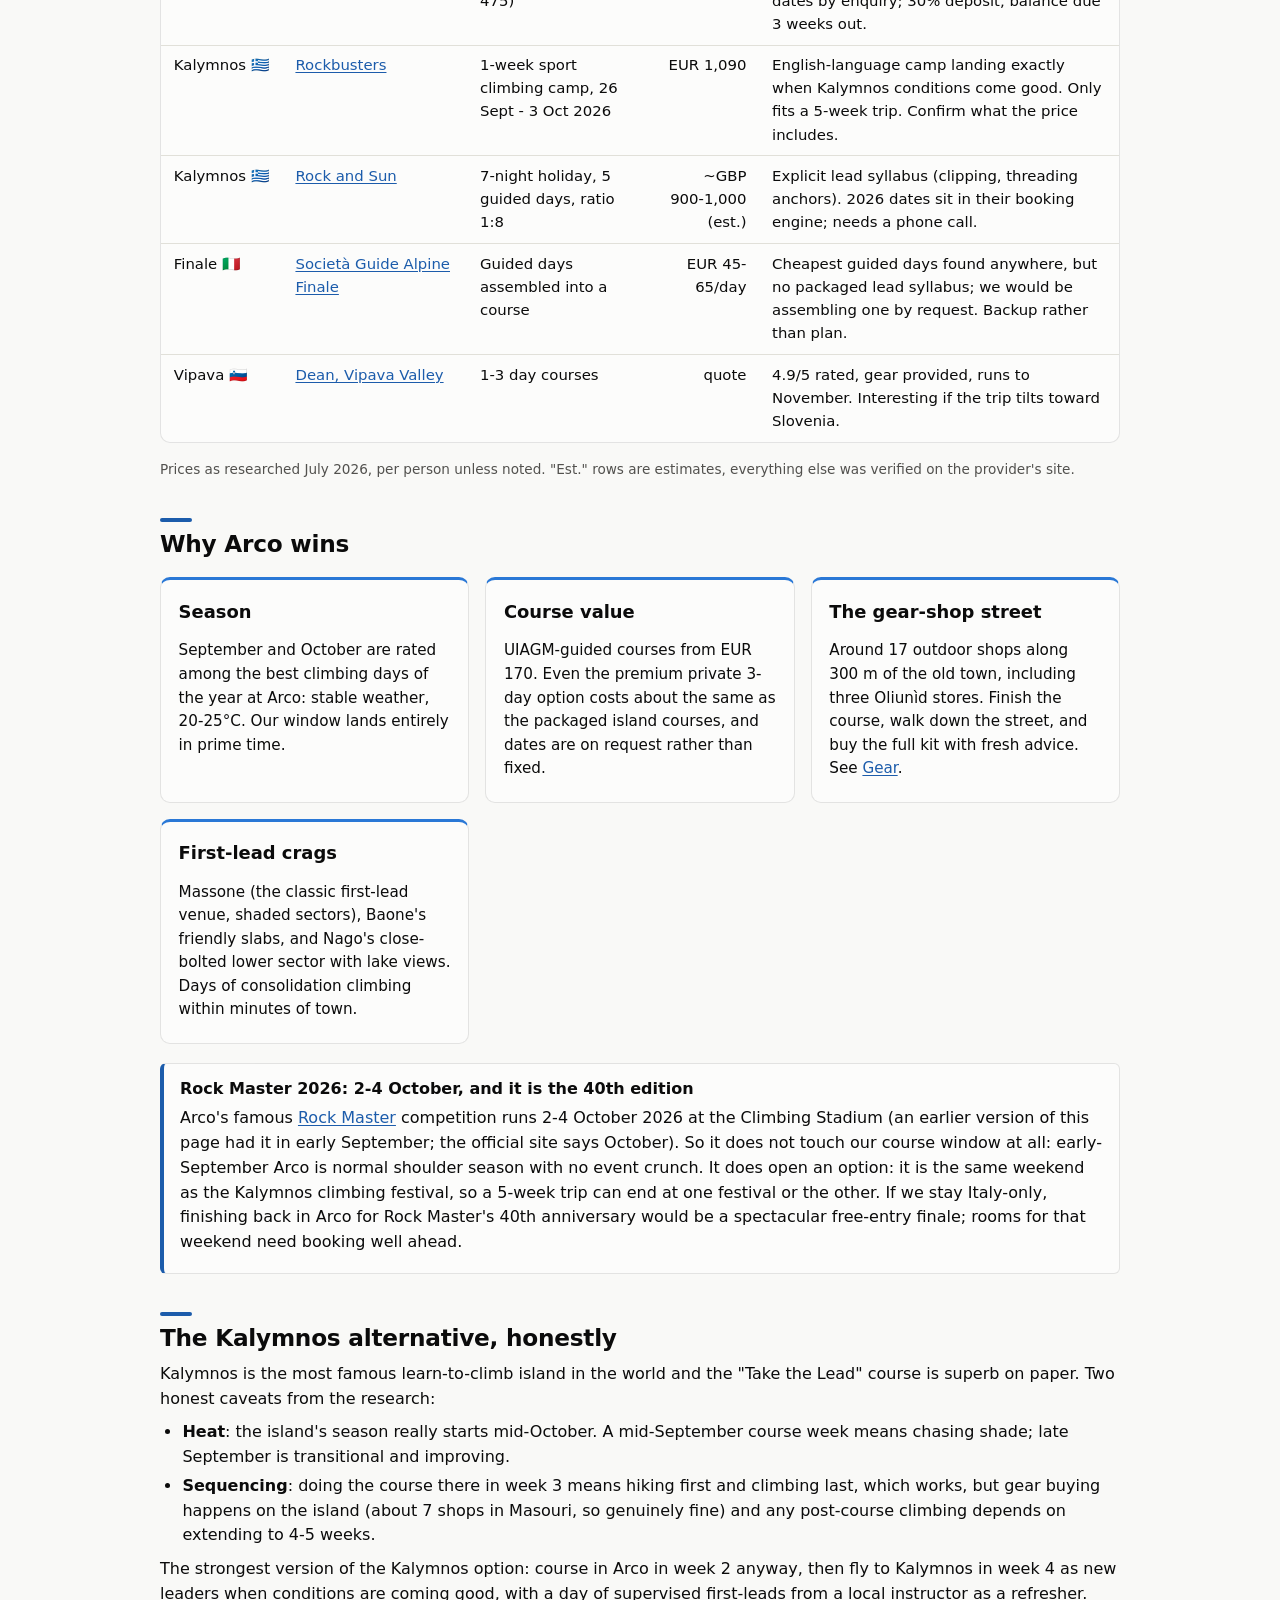
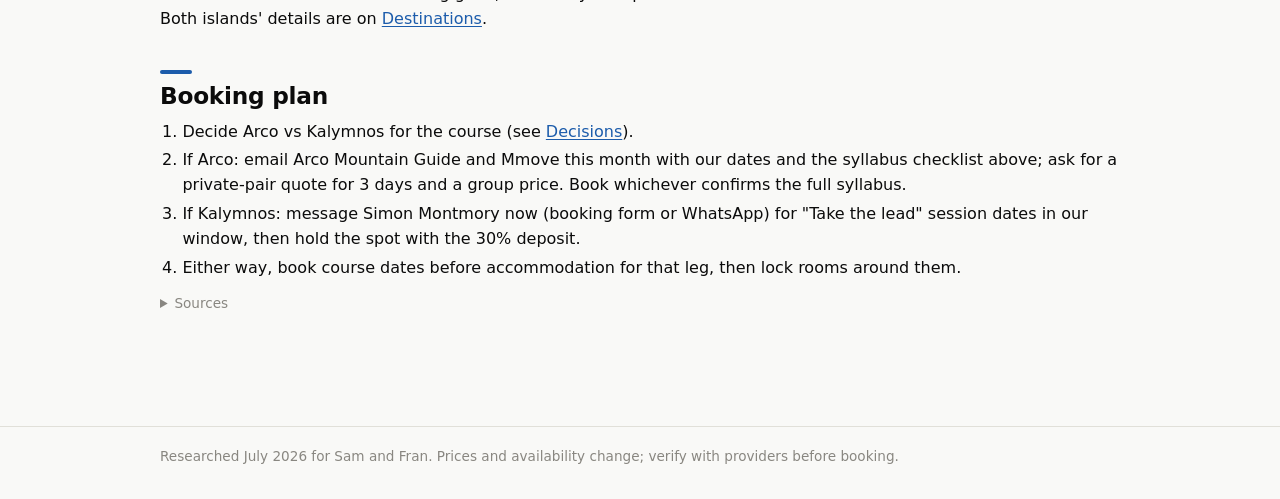
==== commit d1e57c41: "Rename the trip to Samthing Frantastic Display name only; the repo slug and Pages URL stay adventure" ====
--- a/course.html
+++ b/course.html
@@ -3,14 +3,14 @@
 <head>
 <meta charset="utf-8">
 <meta name="viewport" content="width=device-width, initial-scale=1">
-<title>Lead course - Adventure Trip 2026</title>
+<title>Lead course - Samthing Frantastic</title>
 <link rel="icon" href="data:image/svg+xml,<svg xmlns=%22http://www.w3.org/2000/svg%22 viewBox=%220 0 100 100%22><text y=%22.9em%22 font-size=%2290%22>🧗</text></svg>">
 <link rel="stylesheet" href="styles.css">
 </head>
 <body>
 <nav class="site-nav">
   <div class="nav-inner">
-    <a class="brand" href="index.html">Adventure Trip 2026</a>
+    <a class="brand" href="index.html">Samthing Frantastic</a>
     <a class="nav-link" href="index.html">Overview</a>
     <a class="nav-link" href="destinations.html">Destinations</a>
     <a class="nav-link" href="course.html" aria-current="page">Lead course</a>
--- a/styles.css
+++ b/styles.css
@@ -369,6 +369,7 @@
 .tl-greece { background: linear-gradient(135deg, #1baf7a, #0e7a54); }
 .tl-slovenia { background: linear-gradient(135deg, #eda100, #c98500); color: #0b0b0b; }
 .tl-transit { background: linear-gradient(135deg, #898781, #6e6c66); }
+.tl-open { background: linear-gradient(135deg, #7466c8, #4a3aa7); }
 
 @media (prefers-color-scheme: dark) {
   .tl-slovenia { color: #0b0b0b; }
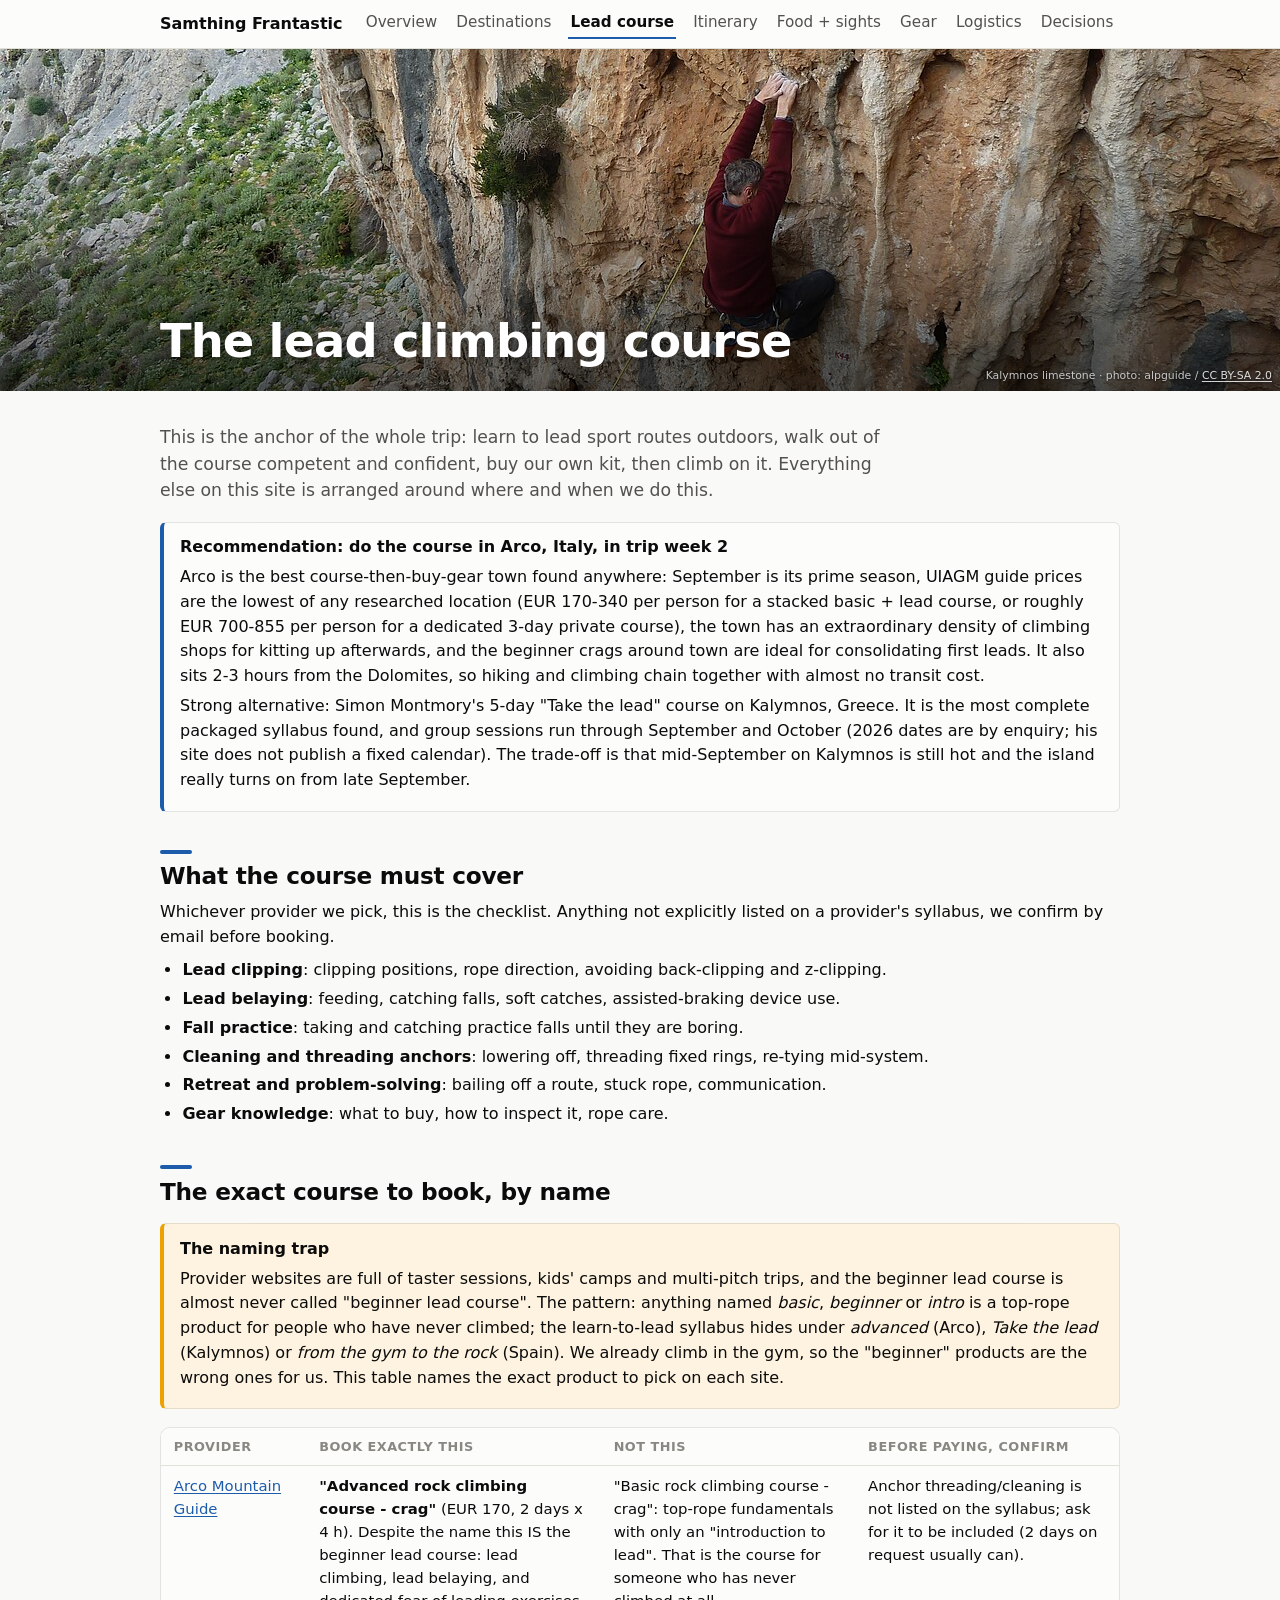
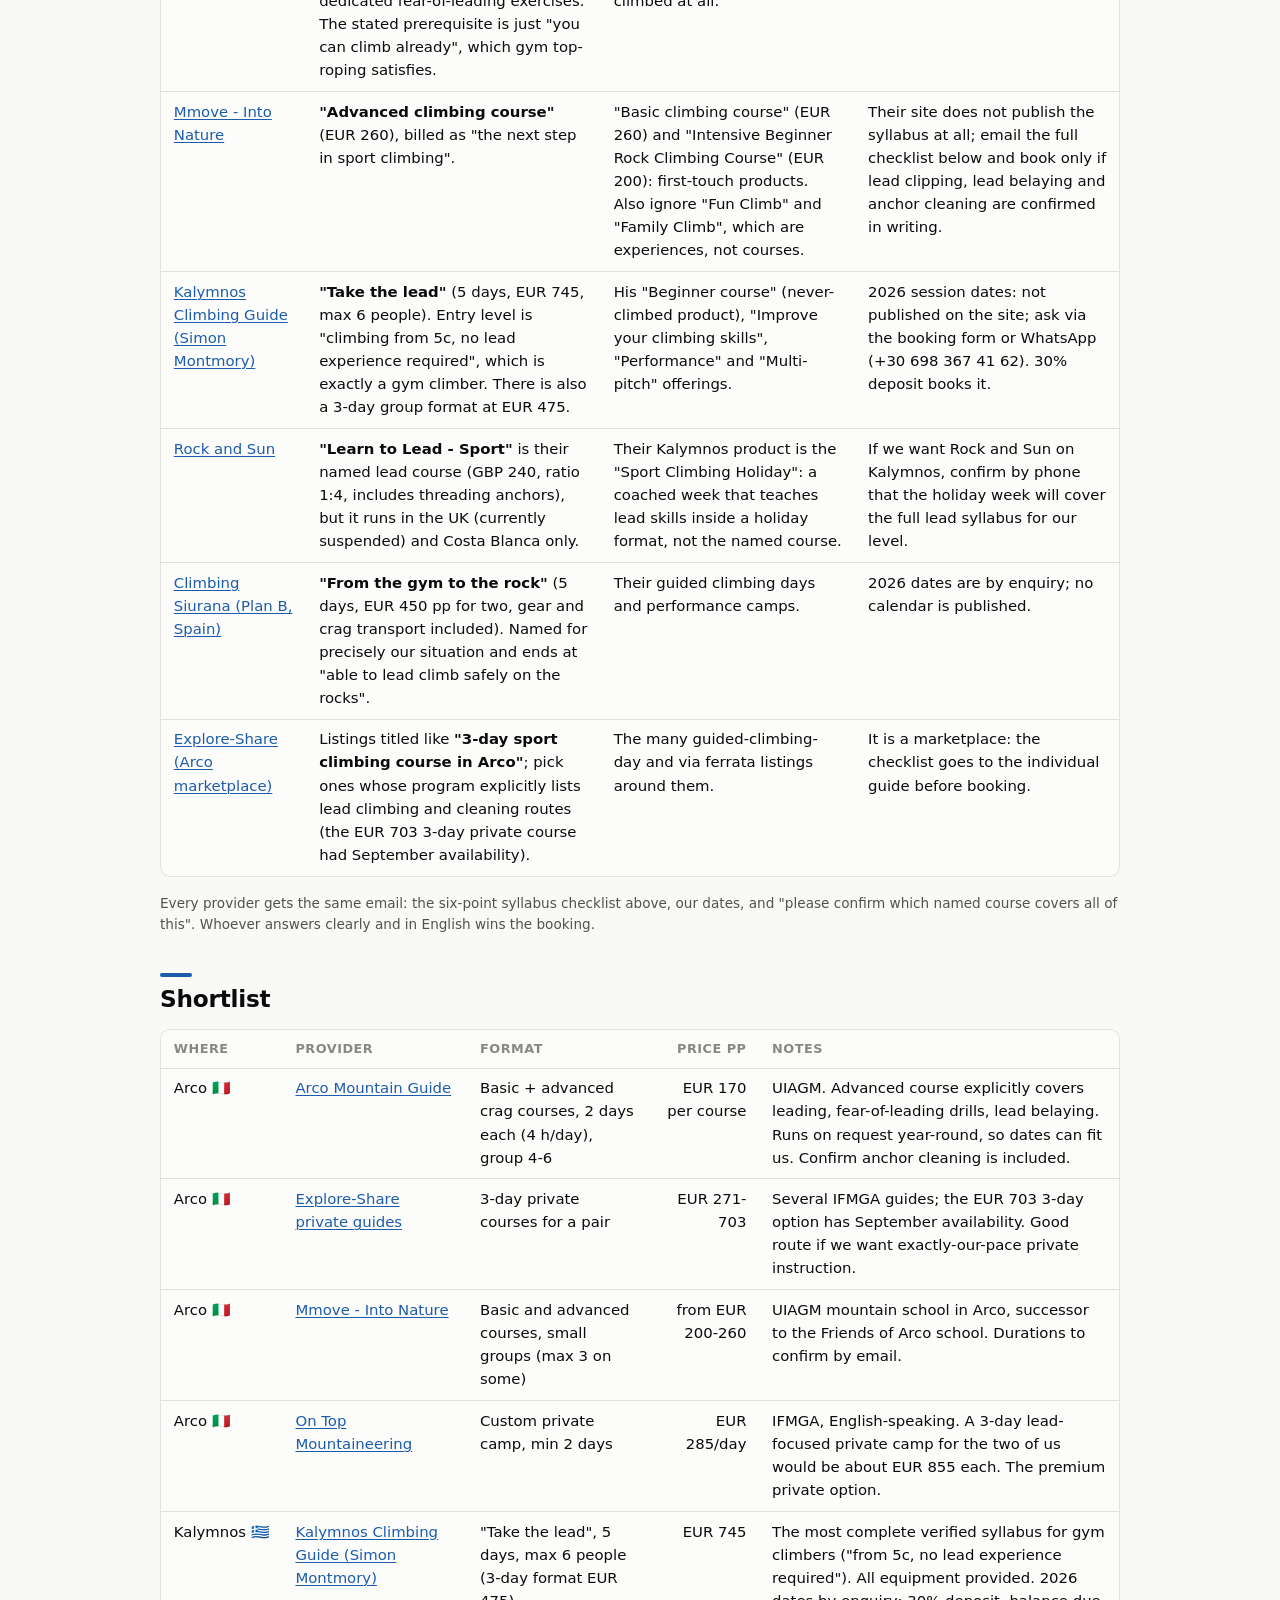
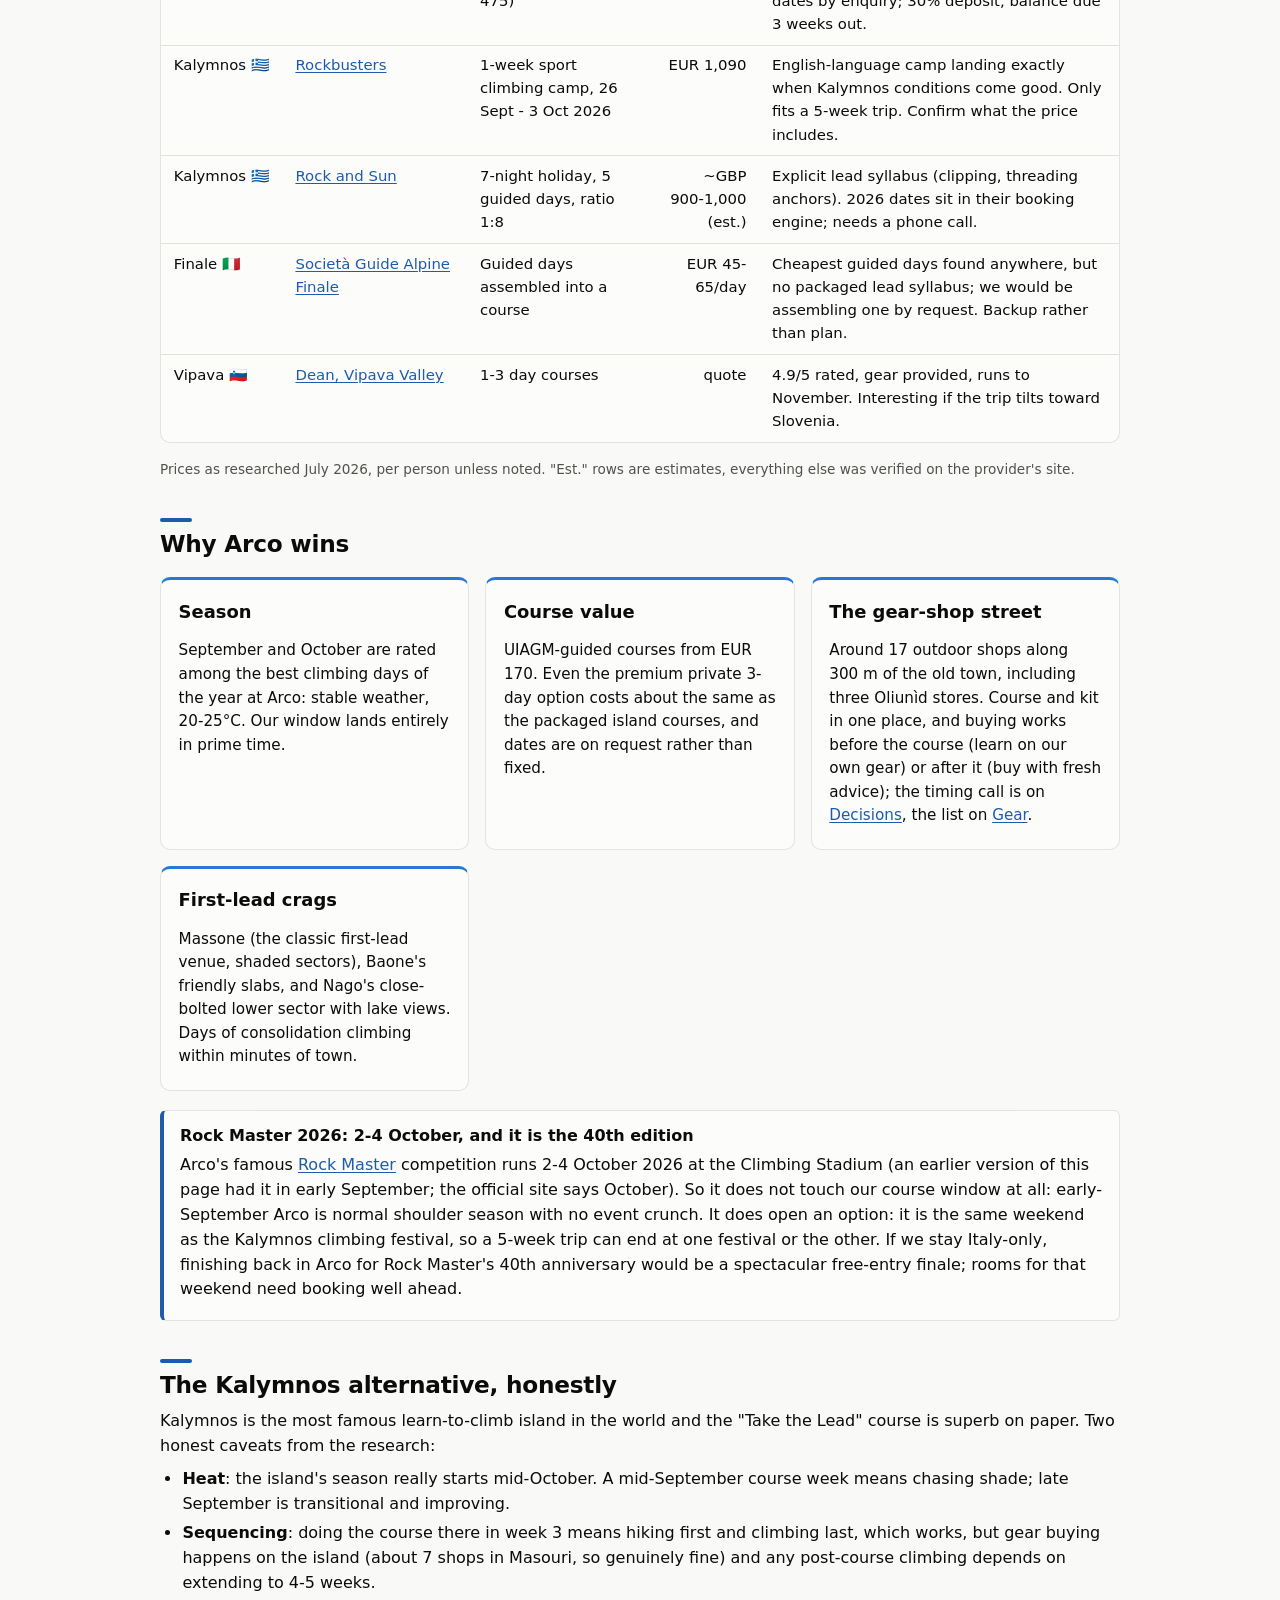
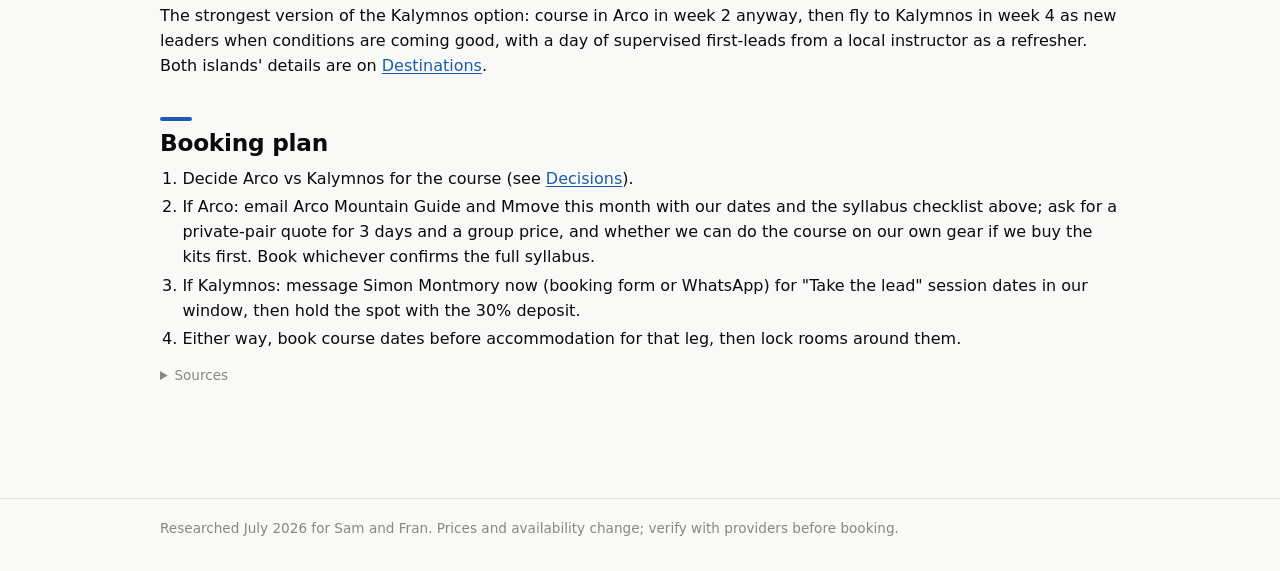
==== commit 8807a4dc: "Make gear-buying timing an open decision, not an assumption Before-or-after-the-course now has its o" ====
--- a/course.html
+++ b/course.html
@@ -188,7 +188,7 @@
   </div>
   <div class="card region-italy">
     <h3>The gear-shop street</h3>
-    <p>Around 17 outdoor shops along 300 m of the old town, including three Oliunìd stores. Finish the course, walk down the street, and buy the full kit with fresh advice. See <a href="gear.html">Gear</a>.</p>
+    <p>Around 17 outdoor shops along 300 m of the old town, including three Oliunìd stores. Course and kit in one place, and buying works before the course (learn on our own gear) or after it (buy with fresh advice); the timing call is on <a href="decisions.html">Decisions</a>, the list on <a href="gear.html">Gear</a>.</p>
   </div>
   <div class="card region-italy">
     <h3>First-lead crags</h3>
@@ -212,7 +212,7 @@
 <h2>Booking plan</h2>
 <ol>
   <li>Decide Arco vs Kalymnos for the course (see <a href="decisions.html">Decisions</a>).</li>
-  <li>If Arco: email Arco Mountain Guide and Mmove this month with our dates and the syllabus checklist above; ask for a private-pair quote for 3 days and a group price. Book whichever confirms the full syllabus.</li>
+  <li>If Arco: email Arco Mountain Guide and Mmove this month with our dates and the syllabus checklist above; ask for a private-pair quote for 3 days and a group price, and whether we can do the course on our own gear if we buy the kits first. Book whichever confirms the full syllabus.</li>
   <li>If Kalymnos: message Simon Montmory now (booking form or WhatsApp) for "Take the lead" session dates in our window, then hold the spot with the 30% deposit.</li>
   <li>Either way, book course dates before accommodation for that leg, then lock rooms around them.</li>
 </ol>
--- a/styles.css
+++ b/styles.css
@@ -18,6 +18,7 @@
   --series-2: #1baf7a; /* Kalymnos (Greece) */
   --series-3: #eda100; /* Slovenia */
   --series-4: #008300; /* Squamish (Canada) */
+  --series-5: #4a3aa7; /* stretch-week tails (Montenegro, Istria) */
 
   --radius: 10px;
   --content-width: 62rem;
@@ -42,6 +43,7 @@
     --series-2: #199e70;
     --series-3: #c98500;
     --series-4: #008300;
+    --series-5: #9085e9;
   }
 }
 
@@ -238,6 +240,7 @@
 .card.region-greece { border-top: 3px solid var(--series-2); }
 .card.region-slovenia { border-top: 3px solid var(--series-3); }
 .card.region-other { border-top: 3px solid var(--series-4); }
+.card.region-stretch { border-top: 3px solid var(--series-5); }
 
 /* ---------- Badges and tags ---------- */
 
@@ -251,6 +254,11 @@
   color: var(--ink-secondary);
   background: transparent;
   white-space: nowrap;
+  max-width: 100%;
+}
+
+@media (max-width: 640px) {
+  .badge { white-space: normal; border-radius: 12px; }
 }
 
 .badge.solid { background: var(--accent-soft); color: var(--ink); border-color: transparent; }
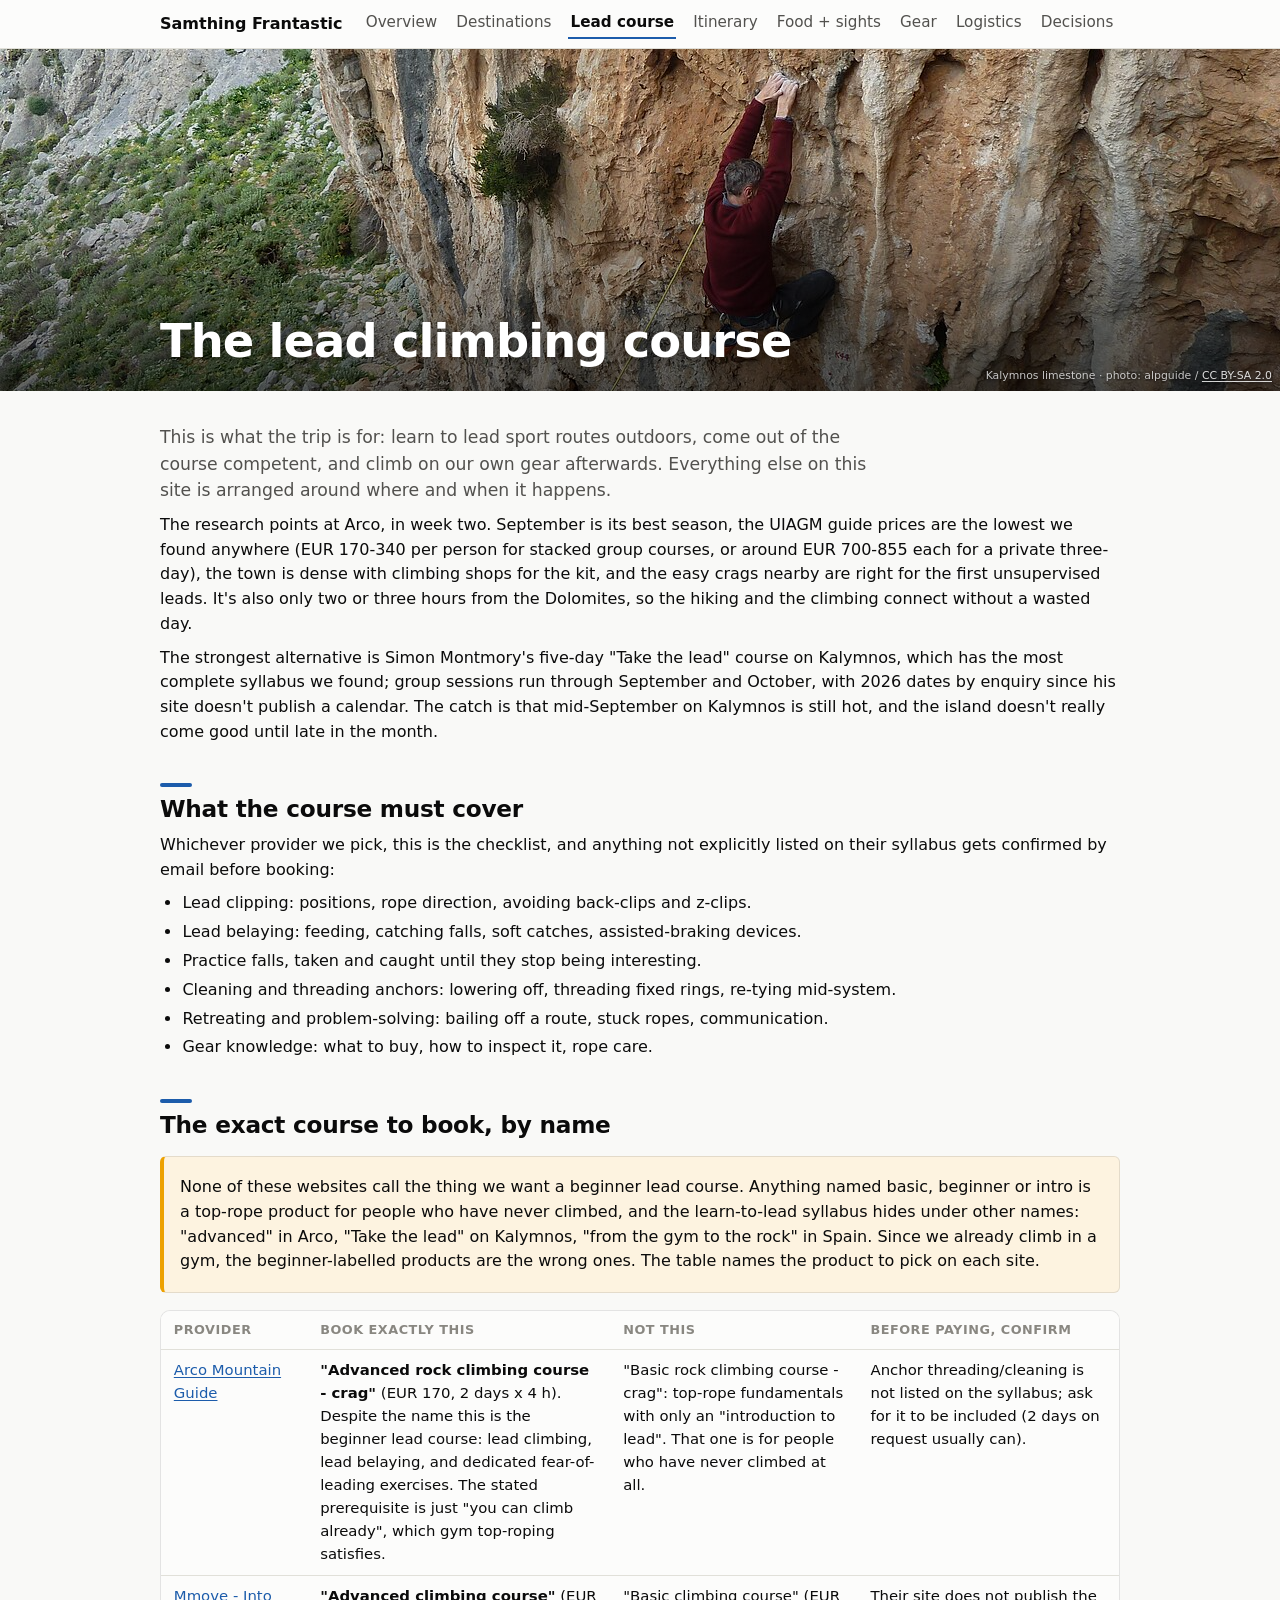
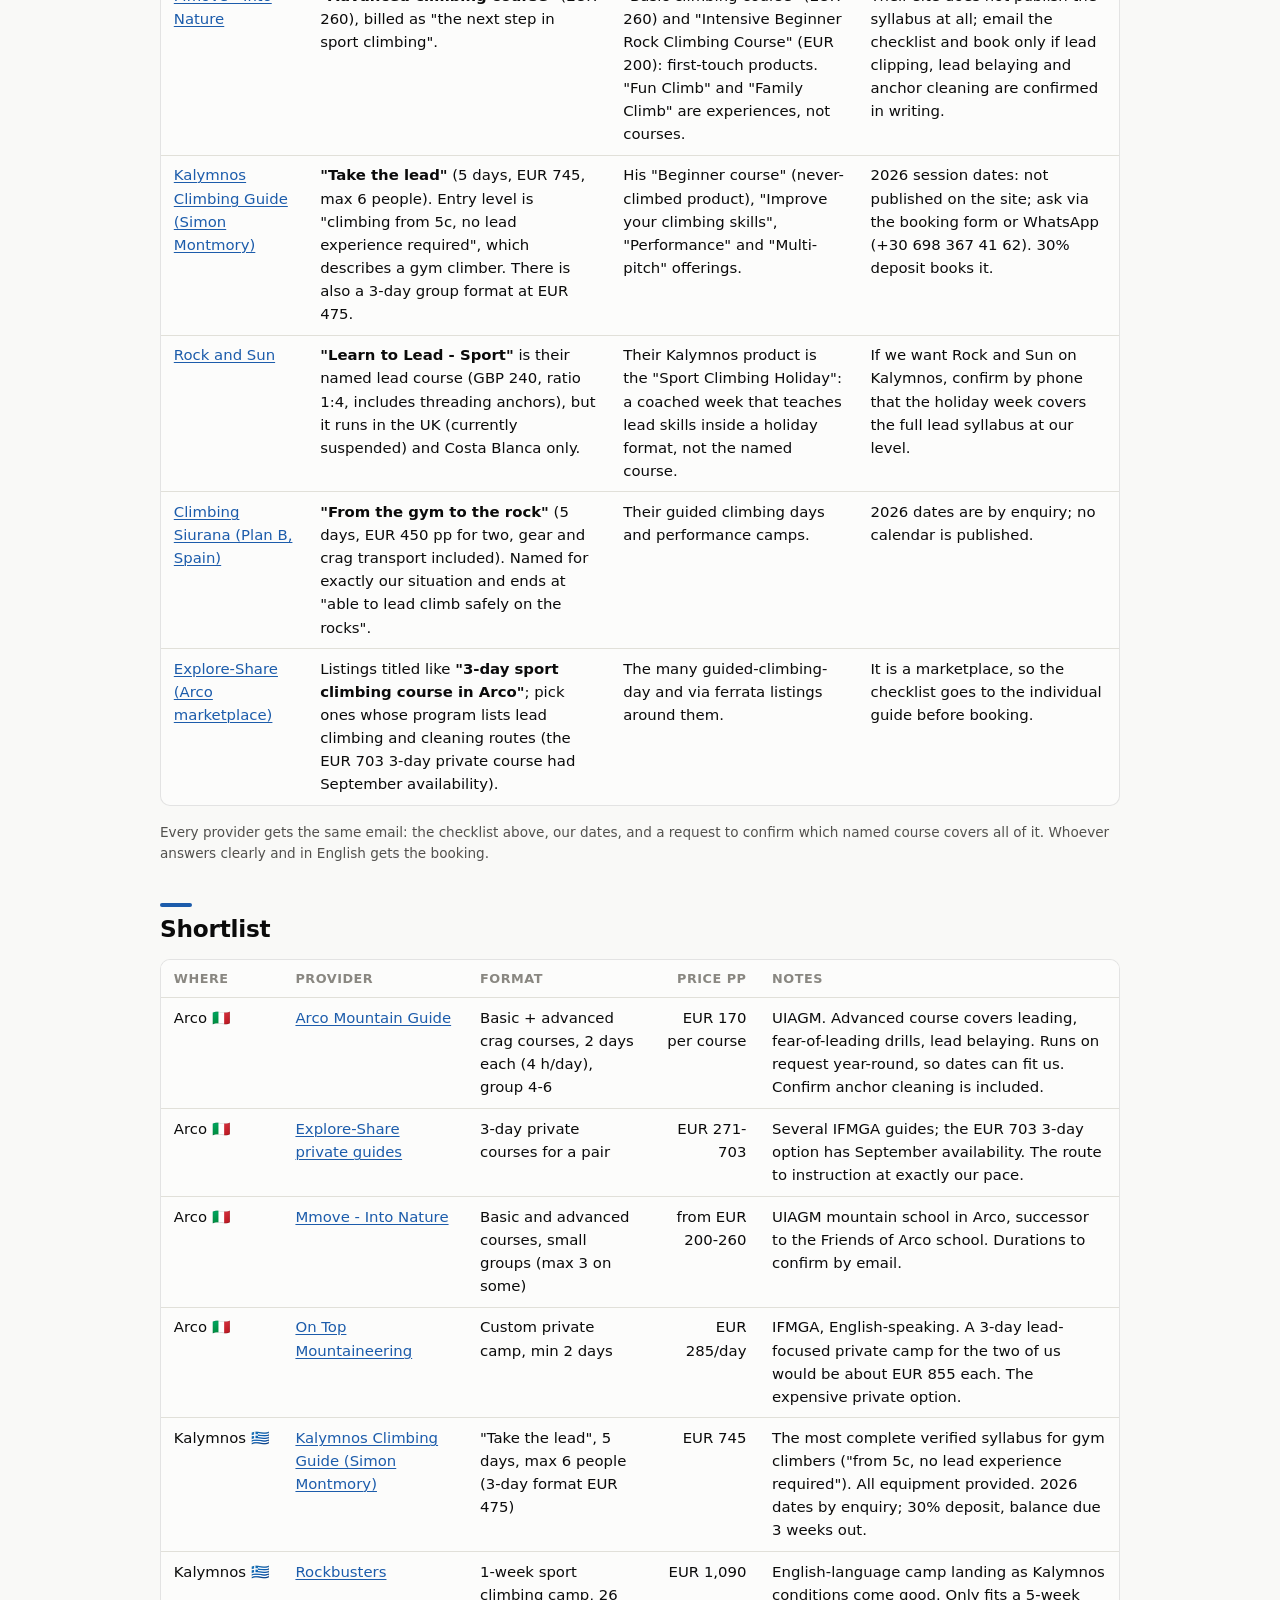
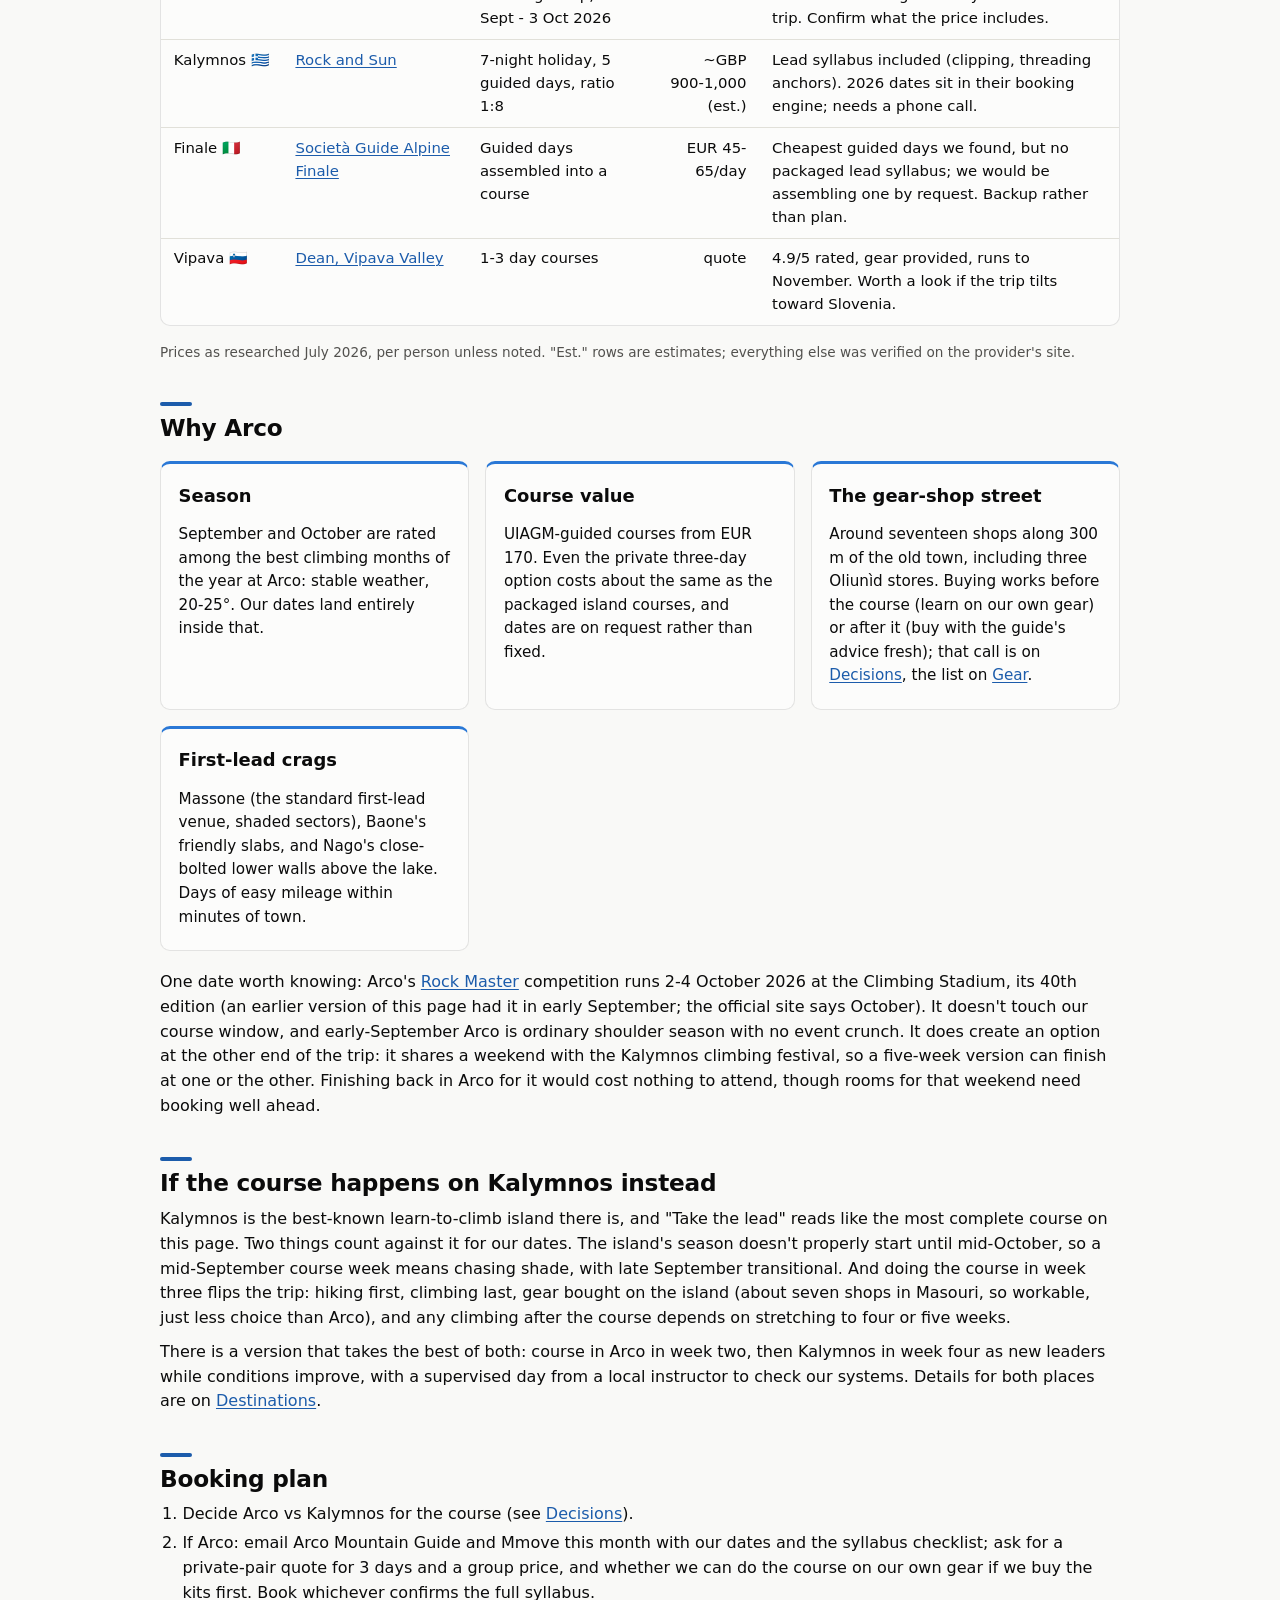
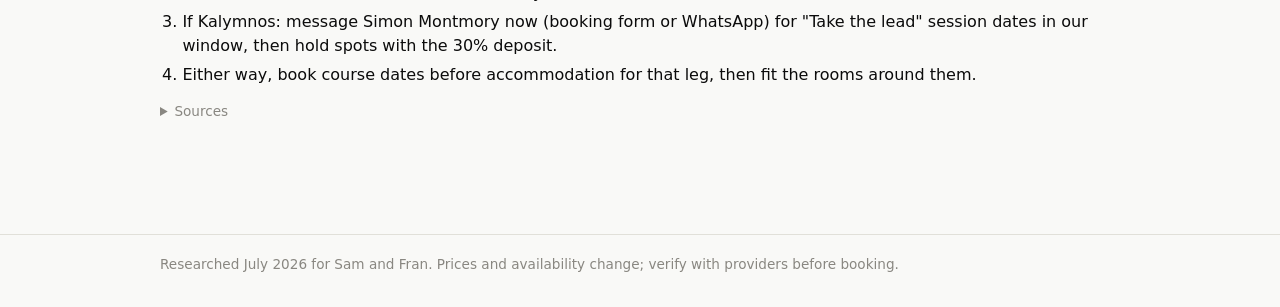
==== commit 6a85402a: "Rewrite all copy in plain prose Titled callout boxes become paragraphs, bold-label bullets become se" ====
--- a/course.html
+++ b/course.html
@@ -30,29 +30,25 @@
 </header>
 
 <main>
-<p class="lede">This is the anchor of the whole trip: learn to lead sport routes outdoors, walk out of the course competent and confident, buy our own kit, then climb on it. Everything else on this site is arranged around where and when we do this.</p>
-
-<div class="callout">
-  <p class="callout-title">Recommendation: do the course in Arco, Italy, in trip week 2</p>
-  <p>Arco is the best course-then-buy-gear town found anywhere: September is its prime season, UIAGM guide prices are the lowest of any researched location (EUR 170-340 per person for a stacked basic + lead course, or roughly EUR 700-855 per person for a dedicated 3-day private course), the town has an extraordinary density of climbing shops for kitting up afterwards, and the beginner crags around town are ideal for consolidating first leads. It also sits 2-3 hours from the Dolomites, so hiking and climbing chain together with almost no transit cost.</p>
-  <p>Strong alternative: Simon Montmory's 5-day "Take the lead" course on Kalymnos, Greece. It is the most complete packaged syllabus found, and group sessions run through September and October (2026 dates are by enquiry; his site does not publish a fixed calendar). The trade-off is that mid-September on Kalymnos is still hot and the island really turns on from late September.</p>
-</div>
+<p class="lede">This is what the trip is for: learn to lead sport routes outdoors, come out of the course competent, and climb on our own gear afterwards. Everything else on this site is arranged around where and when it happens.</p>
+
+<p>The research points at Arco, in week two. September is its best season, the UIAGM guide prices are the lowest we found anywhere (EUR 170-340 per person for stacked group courses, or around EUR 700-855 each for a private three-day), the town is dense with climbing shops for the kit, and the easy crags nearby are right for the first unsupervised leads. It's also only two or three hours from the Dolomites, so the hiking and the climbing connect without a wasted day.</p>
+<p>The strongest alternative is Simon Montmory's five-day "Take the lead" course on Kalymnos, which has the most complete syllabus we found; group sessions run through September and October, with 2026 dates by enquiry since his site doesn't publish a calendar. The catch is that mid-September on Kalymnos is still hot, and the island doesn't really come good until late in the month.</p>
 
 <h2>What the course must cover</h2>
-<p>Whichever provider we pick, this is the checklist. Anything not explicitly listed on a provider's syllabus, we confirm by email before booking.</p>
+<p>Whichever provider we pick, this is the checklist, and anything not explicitly listed on their syllabus gets confirmed by email before booking:</p>
 <ul>
-  <li><strong>Lead clipping</strong>: clipping positions, rope direction, avoiding back-clipping and z-clipping.</li>
-  <li><strong>Lead belaying</strong>: feeding, catching falls, soft catches, assisted-braking device use.</li>
-  <li><strong>Fall practice</strong>: taking and catching practice falls until they are boring.</li>
-  <li><strong>Cleaning and threading anchors</strong>: lowering off, threading fixed rings, re-tying mid-system.</li>
-  <li><strong>Retreat and problem-solving</strong>: bailing off a route, stuck rope, communication.</li>
-  <li><strong>Gear knowledge</strong>: what to buy, how to inspect it, rope care.</li>
+  <li>Lead clipping: positions, rope direction, avoiding back-clips and z-clips.</li>
+  <li>Lead belaying: feeding, catching falls, soft catches, assisted-braking devices.</li>
+  <li>Practice falls, taken and caught until they stop being interesting.</li>
+  <li>Cleaning and threading anchors: lowering off, threading fixed rings, re-tying mid-system.</li>
+  <li>Retreating and problem-solving: bailing off a route, stuck ropes, communication.</li>
+  <li>Gear knowledge: what to buy, how to inspect it, rope care.</li>
 </ul>
 
 <h2>The exact course to book, by name</h2>
 <div class="callout warn">
-  <p class="callout-title">The naming trap</p>
-  <p>Provider websites are full of taster sessions, kids' camps and multi-pitch trips, and the beginner lead course is almost never called "beginner lead course". The pattern: anything named <em>basic</em>, <em>beginner</em> or <em>intro</em> is a top-rope product for people who have never climbed; the learn-to-lead syllabus hides under <em>advanced</em> (Arco), <em>Take the lead</em> (Kalymnos) or <em>from the gym to the rock</em> (Spain). We already climb in the gym, so the "beginner" products are the wrong ones for us. This table names the exact product to pick on each site.</p>
+  <p>None of these websites call the thing we want a beginner lead course. Anything named basic, beginner or intro is a top-rope product for people who have never climbed, and the learn-to-lead syllabus hides under other names: "advanced" in Arco, "Take the lead" on Kalymnos, "from the gym to the rock" in Spain. Since we already climb in a gym, the beginner-labelled products are the wrong ones. The table names the product to pick on each site.</p>
 </div>
 <div class="table-wrap">
 <table>
@@ -62,19 +58,19 @@
   <tbody>
     <tr>
       <td><a href="https://www.arcomountainguide.com/en/course-advanced-rock-climbing-adults-lake-garda-arco/">Arco Mountain Guide</a></td>
-      <td><strong>"Advanced rock climbing course - crag"</strong> (EUR 170, 2 days x 4 h). Despite the name this IS the beginner lead course: lead climbing, lead belaying, and dedicated fear-of-leading exercises. The stated prerequisite is just "you can climb already", which gym top-roping satisfies.</td>
-      <td>"Basic rock climbing course - crag": top-rope fundamentals with only an "introduction to lead". That is the course for someone who has never climbed at all.</td>
+      <td><strong>"Advanced rock climbing course - crag"</strong> (EUR 170, 2 days x 4 h). Despite the name this is the beginner lead course: lead climbing, lead belaying, and dedicated fear-of-leading exercises. The stated prerequisite is just "you can climb already", which gym top-roping satisfies.</td>
+      <td>"Basic rock climbing course - crag": top-rope fundamentals with only an "introduction to lead". That one is for people who have never climbed at all.</td>
       <td>Anchor threading/cleaning is not listed on the syllabus; ask for it to be included (2 days on request usually can).</td>
     </tr>
     <tr>
       <td><a href="https://www.mmove.it/en/activities/climbing/">Mmove - Into Nature</a></td>
       <td><strong>"Advanced climbing course"</strong> (EUR 260), billed as "the next step in sport climbing".</td>
-      <td>"Basic climbing course" (EUR 260) and "Intensive Beginner Rock Climbing Course" (EUR 200): first-touch products. Also ignore "Fun Climb" and "Family Climb", which are experiences, not courses.</td>
-      <td>Their site does not publish the syllabus at all; email the full checklist below and book only if lead clipping, lead belaying and anchor cleaning are confirmed in writing.</td>
+      <td>"Basic climbing course" (EUR 260) and "Intensive Beginner Rock Climbing Course" (EUR 200): first-touch products. "Fun Climb" and "Family Climb" are experiences, not courses.</td>
+      <td>Their site does not publish the syllabus at all; email the checklist and book only if lead clipping, lead belaying and anchor cleaning are confirmed in writing.</td>
     </tr>
     <tr>
       <td><a href="https://www.kalymnosclimbingguide.com/learn-to-lead-course/">Kalymnos Climbing Guide (Simon Montmory)</a></td>
-      <td><strong>"Take the lead"</strong> (5 days, EUR 745, max 6 people). Entry level is "climbing from 5c, no lead experience required", which is exactly a gym climber. There is also a 3-day group format at EUR 475.</td>
+      <td><strong>"Take the lead"</strong> (5 days, EUR 745, max 6 people). Entry level is "climbing from 5c, no lead experience required", which describes a gym climber. There is also a 3-day group format at EUR 475.</td>
       <td>His "Beginner course" (never-climbed product), "Improve your climbing skills", "Performance" and "Multi-pitch" offerings.</td>
       <td>2026 session dates: not published on the site; ask via the booking form or WhatsApp (+30 698 367 41 62). 30% deposit books it.</td>
     </tr>
@@ -82,24 +78,24 @@
       <td><a href="https://rockandsun.com/rock-climbing-courses/sports-lead-climbing-course/">Rock and Sun</a></td>
       <td><strong>"Learn to Lead - Sport"</strong> is their named lead course (GBP 240, ratio 1:4, includes threading anchors), but it runs in the UK (currently suspended) and Costa Blanca only.</td>
       <td>Their Kalymnos product is the "Sport Climbing Holiday": a coached week that teaches lead skills inside a holiday format, not the named course.</td>
-      <td>If we want Rock and Sun on Kalymnos, confirm by phone that the holiday week will cover the full lead syllabus for our level.</td>
+      <td>If we want Rock and Sun on Kalymnos, confirm by phone that the holiday week covers the full lead syllabus at our level.</td>
     </tr>
     <tr>
       <td><a href="https://www.climbingsiurana.com/en/portfolio/from-the-gym-to-the-rock/">Climbing Siurana (Plan B, Spain)</a></td>
-      <td><strong>"From the gym to the rock"</strong> (5 days, EUR 450 pp for two, gear and crag transport included). Named for precisely our situation and ends at "able to lead climb safely on the rocks".</td>
+      <td><strong>"From the gym to the rock"</strong> (5 days, EUR 450 pp for two, gear and crag transport included). Named for exactly our situation and ends at "able to lead climb safely on the rocks".</td>
       <td>Their guided climbing days and performance camps.</td>
       <td>2026 dates are by enquiry; no calendar is published.</td>
     </tr>
     <tr>
       <td><a href="https://www.explore-share.com/rock-climbing-trips/italy/arco/">Explore-Share (Arco marketplace)</a></td>
-      <td>Listings titled like <strong>"3-day sport climbing course in Arco"</strong>; pick ones whose program explicitly lists lead climbing and cleaning routes (the EUR 703 3-day private course had September availability).</td>
+      <td>Listings titled like <strong>"3-day sport climbing course in Arco"</strong>; pick ones whose program lists lead climbing and cleaning routes (the EUR 703 3-day private course had September availability).</td>
       <td>The many guided-climbing-day and via ferrata listings around them.</td>
-      <td>It is a marketplace: the checklist goes to the individual guide before booking.</td>
+      <td>It is a marketplace, so the checklist goes to the individual guide before booking.</td>
     </tr>
   </tbody>
 </table>
 </div>
-<p class="small">Every provider gets the same email: the six-point syllabus checklist above, our dates, and "please confirm which named course covers all of this". Whoever answers clearly and in English wins the booking.</p>
+<p class="small">Every provider gets the same email: the checklist above, our dates, and a request to confirm which named course covers all of it. Whoever answers clearly and in English gets the booking.</p>
 
 <h2>Shortlist</h2>
 <div class="table-wrap">
@@ -113,14 +109,14 @@
       <td><a href="https://www.arcomountainguide.com/en/course-advanced-rock-climbing-adults-lake-garda-arco/">Arco Mountain Guide</a></td>
       <td>Basic + advanced crag courses, 2 days each (4 h/day), group 4-6</td>
       <td class="num">EUR 170 per course</td>
-      <td>UIAGM. Advanced course explicitly covers leading, fear-of-leading drills, lead belaying. Runs on request year-round, so dates can fit us. Confirm anchor cleaning is included.</td>
+      <td>UIAGM. Advanced course covers leading, fear-of-leading drills, lead belaying. Runs on request year-round, so dates can fit us. Confirm anchor cleaning is included.</td>
     </tr>
     <tr>
       <td class="nowrap">Arco 🇮🇹</td>
       <td><a href="https://www.explore-share.com/rock-climbing-trips/italy/arco/">Explore-Share private guides</a></td>
       <td>3-day private courses for a pair</td>
       <td class="num">EUR 271-703</td>
-      <td>Several IFMGA guides; the EUR 703 3-day option has September availability. Good route if we want exactly-our-pace private instruction.</td>
+      <td>Several IFMGA guides; the EUR 703 3-day option has September availability. The route to instruction at exactly our pace.</td>
     </tr>
     <tr>
       <td class="nowrap">Arco 🇮🇹</td>
@@ -134,7 +130,7 @@
       <td><a href="https://ontopmountaineering.com/trips/climb/europe/arco-rock-climbing/">On Top Mountaineering</a></td>
       <td>Custom private camp, min 2 days</td>
       <td class="num">EUR 285/day</td>
-      <td>IFMGA, English-speaking. A 3-day lead-focused private camp for the two of us would be about EUR 855 each. The premium private option.</td>
+      <td>IFMGA, English-speaking. A 3-day lead-focused private camp for the two of us would be about EUR 855 each. The expensive private option.</td>
     </tr>
     <tr>
       <td class="nowrap">Kalymnos 🇬🇷</td>
@@ -148,73 +144,66 @@
       <td><a href="https://rockbusters.net/event-date/">Rockbusters</a></td>
       <td>1-week sport climbing camp, 26 Sept - 3 Oct 2026</td>
       <td class="num">EUR 1,090</td>
-      <td>English-language camp landing exactly when Kalymnos conditions come good. Only fits a 5-week trip. Confirm what the price includes.</td>
+      <td>English-language camp landing as Kalymnos conditions come good. Only fits a 5-week trip. Confirm what the price includes.</td>
     </tr>
     <tr>
       <td class="nowrap">Kalymnos 🇬🇷</td>
       <td><a href="https://rockandsun.com/climbing-locations/greece/kalymnos/">Rock and Sun</a></td>
       <td>7-night holiday, 5 guided days, ratio 1:8</td>
       <td class="num">~GBP 900-1,000 (est.)</td>
-      <td>Explicit lead syllabus (clipping, threading anchors). 2026 dates sit in their booking engine; needs a phone call.</td>
+      <td>Lead syllabus included (clipping, threading anchors). 2026 dates sit in their booking engine; needs a phone call.</td>
     </tr>
     <tr>
       <td class="nowrap">Finale 🇮🇹</td>
       <td><a href="https://www.guidefinale.com/project/climbing-finale-ligure/?lang=en">Società Guide Alpine Finale</a></td>
       <td>Guided days assembled into a course</td>
       <td class="num">EUR 45-65/day</td>
-      <td>Cheapest guided days found anywhere, but no packaged lead syllabus; we would be assembling one by request. Backup rather than plan.</td>
+      <td>Cheapest guided days we found, but no packaged lead syllabus; we would be assembling one by request. Backup rather than plan.</td>
     </tr>
     <tr>
       <td class="nowrap">Vipava 🇸🇮</td>
       <td><a href="https://www.explore-share.com/trip/sport-climbing-Vipava-Valley-Slovenia/">Dean, Vipava Valley</a></td>
       <td>1-3 day courses</td>
       <td class="num">quote</td>
-      <td>4.9/5 rated, gear provided, runs to November. Interesting if the trip tilts toward Slovenia.</td>
+      <td>4.9/5 rated, gear provided, runs to November. Worth a look if the trip tilts toward Slovenia.</td>
     </tr>
   </tbody>
 </table>
 </div>
-<p class="small">Prices as researched July 2026, per person unless noted. "Est." rows are estimates, everything else was verified on the provider's site.</p>
-
-<h2>Why Arco wins</h2>
+<p class="small">Prices as researched July 2026, per person unless noted. "Est." rows are estimates; everything else was verified on the provider's site.</p>
+
+<h2>Why Arco</h2>
 <div class="card-grid">
   <div class="card region-italy">
     <h3>Season</h3>
-    <p>September and October are rated among the best climbing days of the year at Arco: stable weather, 20-25°C. Our window lands entirely in prime time.</p>
+    <p>September and October are rated among the best climbing months of the year at Arco: stable weather, 20-25°. Our dates land entirely inside that.</p>
   </div>
   <div class="card region-italy">
     <h3>Course value</h3>
-    <p>UIAGM-guided courses from EUR 170. Even the premium private 3-day option costs about the same as the packaged island courses, and dates are on request rather than fixed.</p>
+    <p>UIAGM-guided courses from EUR 170. Even the private three-day option costs about the same as the packaged island courses, and dates are on request rather than fixed.</p>
   </div>
   <div class="card region-italy">
     <h3>The gear-shop street</h3>
-    <p>Around 17 outdoor shops along 300 m of the old town, including three Oliunìd stores. Course and kit in one place, and buying works before the course (learn on our own gear) or after it (buy with fresh advice); the timing call is on <a href="decisions.html">Decisions</a>, the list on <a href="gear.html">Gear</a>.</p>
+    <p>Around seventeen shops along 300 m of the old town, including three Oliunìd stores. Buying works before the course (learn on our own gear) or after it (buy with the guide's advice fresh); that call is on <a href="decisions.html">Decisions</a>, the list on <a href="gear.html">Gear</a>.</p>
   </div>
   <div class="card region-italy">
     <h3>First-lead crags</h3>
-    <p>Massone (the classic first-lead venue, shaded sectors), Baone's friendly slabs, and Nago's close-bolted lower sector with lake views. Days of consolidation climbing within minutes of town.</p>
-  </div>
-</div>
-
-<div class="callout">
-  <p class="callout-title">Rock Master 2026: 2-4 October, and it is the 40th edition</p>
-  <p>Arco's famous <a href="https://rockmaster.com/en">Rock Master</a> competition runs 2-4 October 2026 at the Climbing Stadium (an earlier version of this page had it in early September; the official site says October). So it does not touch our course window at all: early-September Arco is normal shoulder season with no event crunch. It does open an option: it is the same weekend as the Kalymnos climbing festival, so a 5-week trip can end at one festival or the other. If we stay Italy-only, finishing back in Arco for Rock Master's 40th anniversary would be a spectacular free-entry finale; rooms for that weekend need booking well ahead.</p>
-</div>
-
-<h2>The Kalymnos alternative, honestly</h2>
-<p>Kalymnos is the most famous learn-to-climb island in the world and the "Take the Lead" course is superb on paper. Two honest caveats from the research:</p>
-<ul>
-  <li><strong>Heat</strong>: the island's season really starts mid-October. A mid-September course week means chasing shade; late September is transitional and improving.</li>
-  <li><strong>Sequencing</strong>: doing the course there in week 3 means hiking first and climbing last, which works, but gear buying happens on the island (about 7 shops in Masouri, so genuinely fine) and any post-course climbing depends on extending to 4-5 weeks.</li>
-</ul>
-<p>The strongest version of the Kalymnos option: course in Arco in week 2 anyway, then fly to Kalymnos in week 4 as new leaders when conditions are coming good, with a day of supervised first-leads from a local instructor as a refresher. Both islands' details are on <a href="destinations.html">Destinations</a>.</p>
+    <p>Massone (the standard first-lead venue, shaded sectors), Baone's friendly slabs, and Nago's close-bolted lower walls above the lake. Days of easy mileage within minutes of town.</p>
+  </div>
+</div>
+
+<p>One date worth knowing: Arco's <a href="https://rockmaster.com/en">Rock Master</a> competition runs 2-4 October 2026 at the Climbing Stadium, its 40th edition (an earlier version of this page had it in early September; the official site says October). It doesn't touch our course window, and early-September Arco is ordinary shoulder season with no event crunch. It does create an option at the other end of the trip: it shares a weekend with the Kalymnos climbing festival, so a five-week version can finish at one or the other. Finishing back in Arco for it would cost nothing to attend, though rooms for that weekend need booking well ahead.</p>
+
+<h2>If the course happens on Kalymnos instead</h2>
+<p>Kalymnos is the best-known learn-to-climb island there is, and "Take the lead" reads like the most complete course on this page. Two things count against it for our dates. The island's season doesn't properly start until mid-October, so a mid-September course week means chasing shade, with late September transitional. And doing the course in week three flips the trip: hiking first, climbing last, gear bought on the island (about seven shops in Masouri, so workable, just less choice than Arco), and any climbing after the course depends on stretching to four or five weeks.</p>
+<p>There is a version that takes the best of both: course in Arco in week two, then Kalymnos in week four as new leaders while conditions improve, with a supervised day from a local instructor to check our systems. Details for both places are on <a href="destinations.html">Destinations</a>.</p>
 
 <h2>Booking plan</h2>
 <ol>
   <li>Decide Arco vs Kalymnos for the course (see <a href="decisions.html">Decisions</a>).</li>
-  <li>If Arco: email Arco Mountain Guide and Mmove this month with our dates and the syllabus checklist above; ask for a private-pair quote for 3 days and a group price, and whether we can do the course on our own gear if we buy the kits first. Book whichever confirms the full syllabus.</li>
-  <li>If Kalymnos: message Simon Montmory now (booking form or WhatsApp) for "Take the lead" session dates in our window, then hold the spot with the 30% deposit.</li>
-  <li>Either way, book course dates before accommodation for that leg, then lock rooms around them.</li>
+  <li>If Arco: email Arco Mountain Guide and Mmove this month with our dates and the syllabus checklist; ask for a private-pair quote for 3 days and a group price, and whether we can do the course on our own gear if we buy the kits first. Book whichever confirms the full syllabus.</li>
+  <li>If Kalymnos: message Simon Montmory now (booking form or WhatsApp) for "Take the lead" session dates in our window, then hold spots with the 30% deposit.</li>
+  <li>Either way, book course dates before accommodation for that leg, then fit the rooms around them.</li>
 </ol>
 
 <details class="sources">
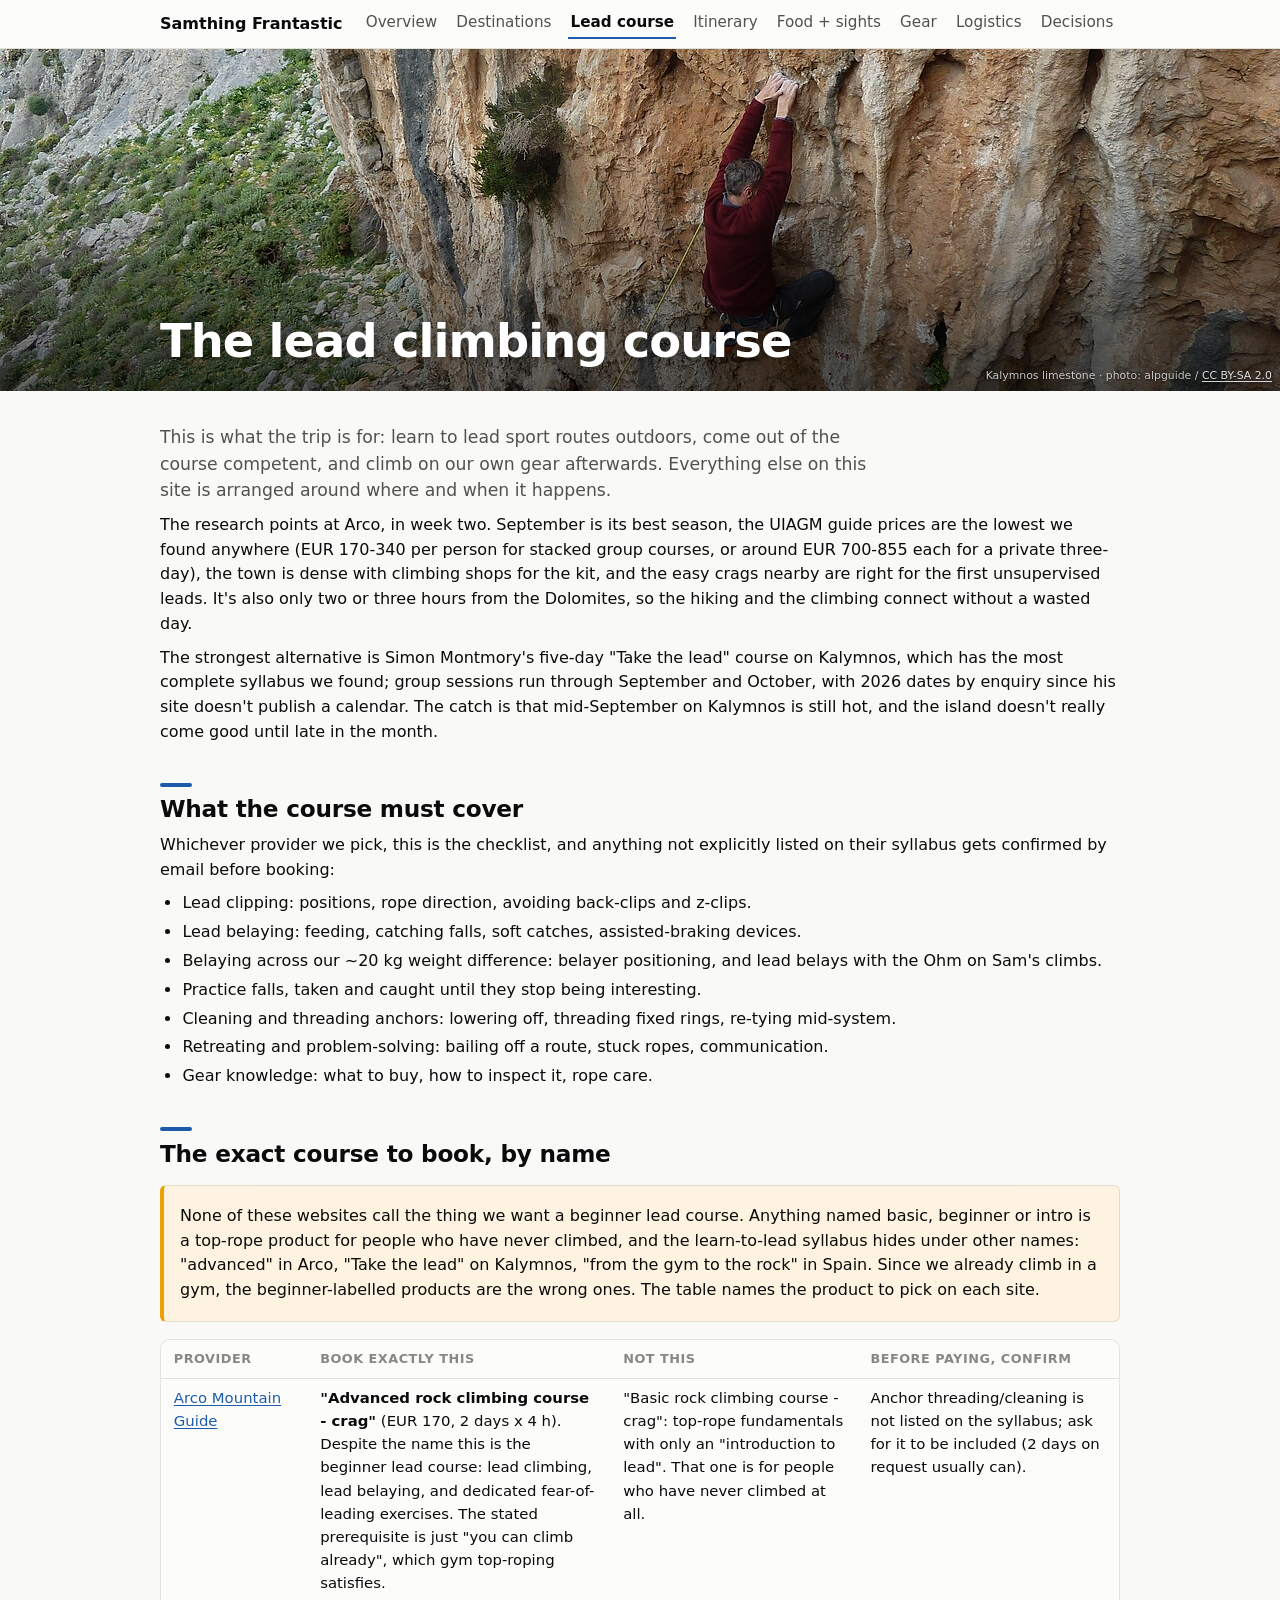
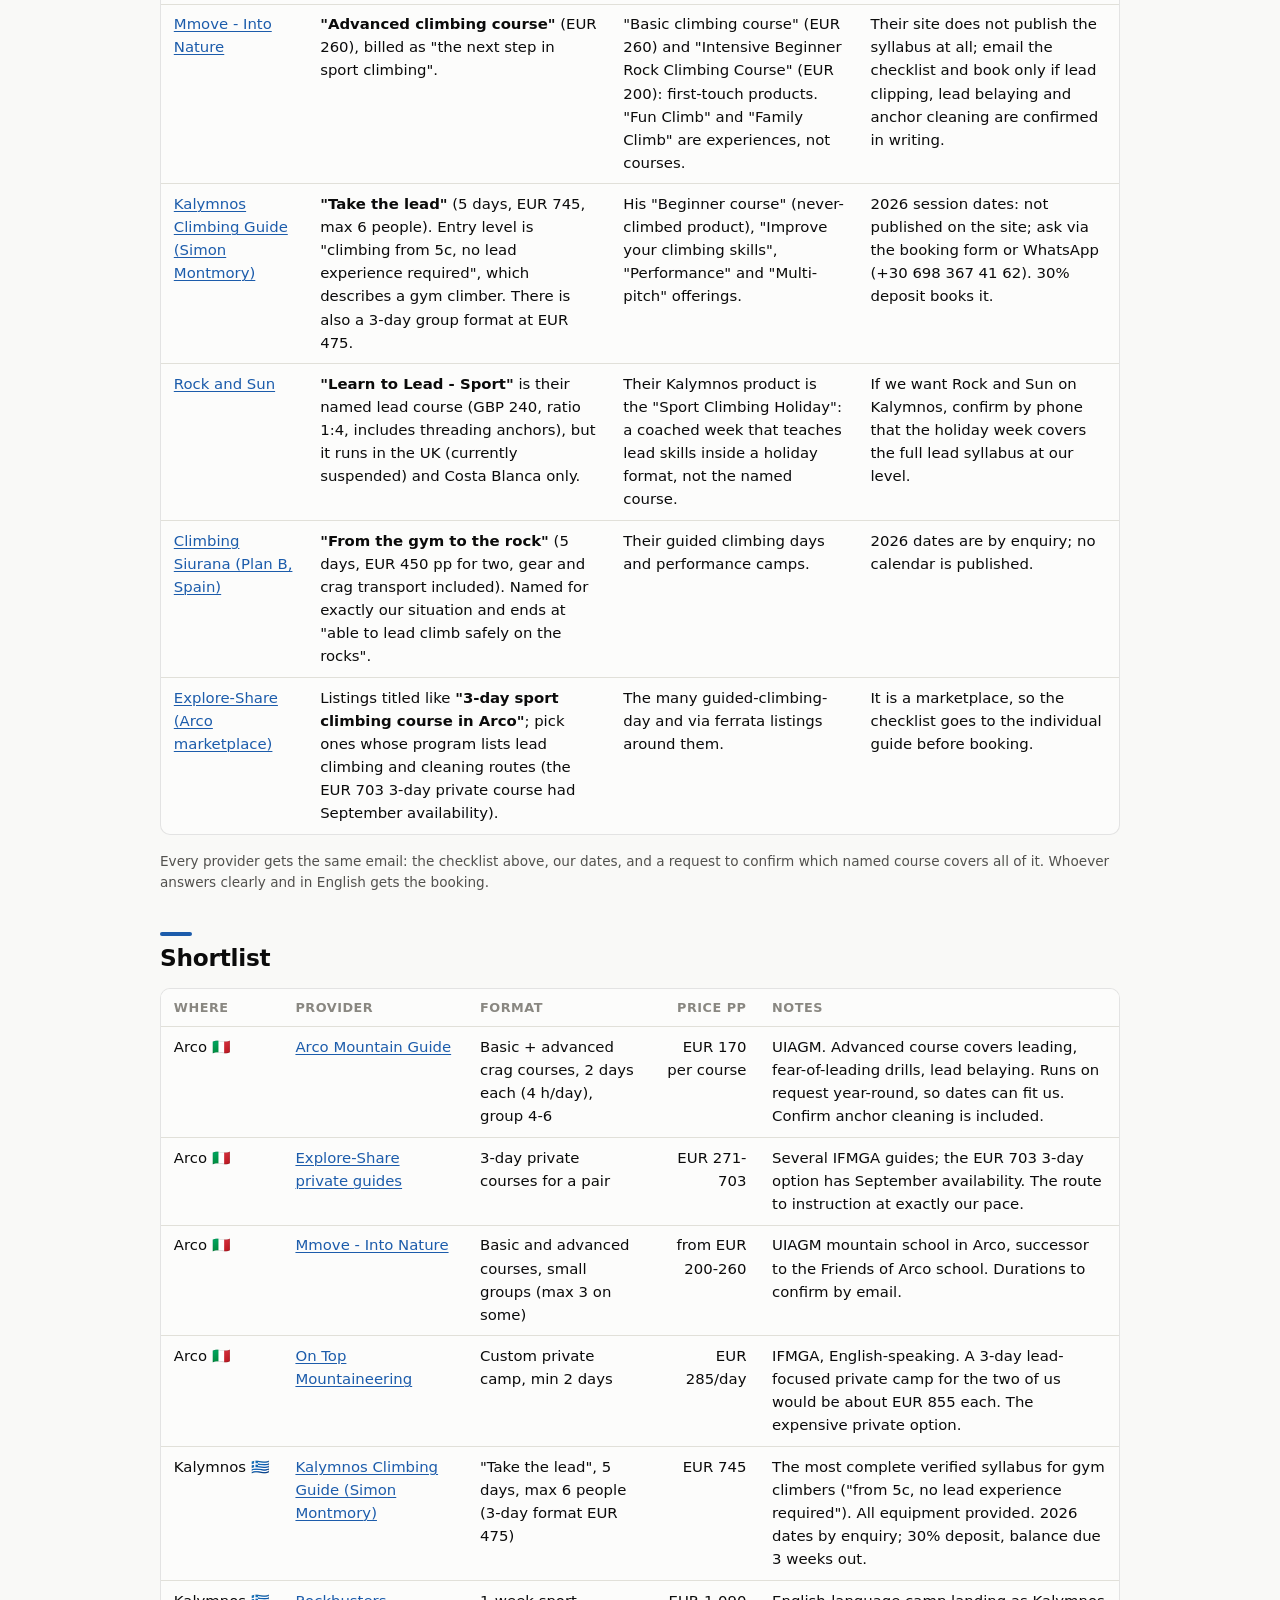
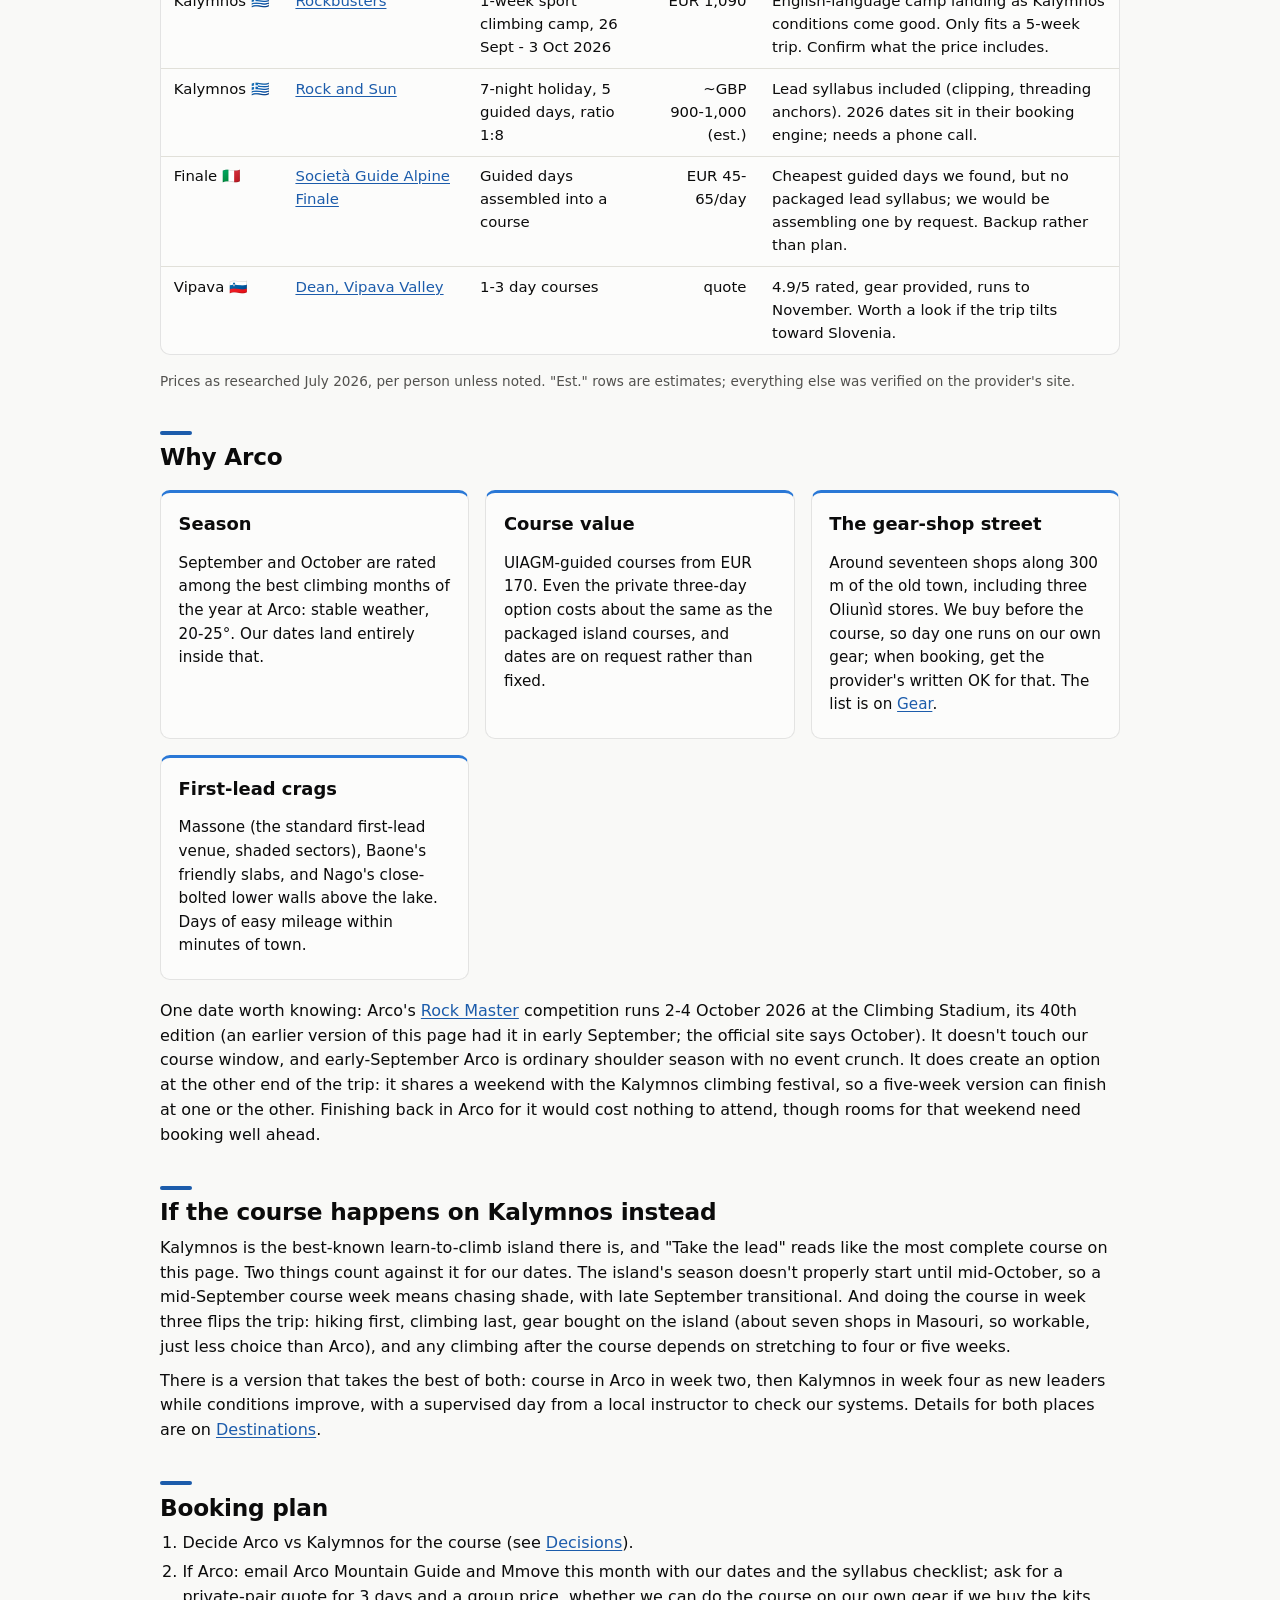
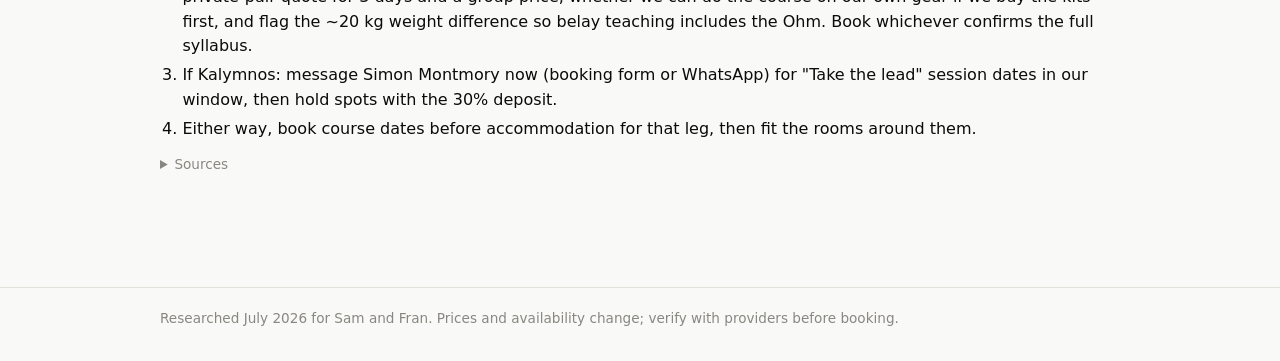
==== commit 48d831a5: "Finalise the climbing kit after a requirements pass Decision 7 closed: both kits in Arco, bought jus" ====
--- a/course.html
+++ b/course.html
@@ -40,6 +40,7 @@
 <ul>
   <li>Lead clipping: positions, rope direction, avoiding back-clips and z-clips.</li>
   <li>Lead belaying: feeding, catching falls, soft catches, assisted-braking devices.</li>
+  <li>Belaying across our ~20 kg weight difference: belayer positioning, and lead belays with the Ohm on Sam's climbs.</li>
   <li>Practice falls, taken and caught until they stop being interesting.</li>
   <li>Cleaning and threading anchors: lowering off, threading fixed rings, re-tying mid-system.</li>
   <li>Retreating and problem-solving: bailing off a route, stuck ropes, communication.</li>
@@ -184,7 +185,7 @@
   </div>
   <div class="card region-italy">
     <h3>The gear-shop street</h3>
-    <p>Around seventeen shops along 300 m of the old town, including three Oliunìd stores. Buying works before the course (learn on our own gear) or after it (buy with the guide's advice fresh); that call is on <a href="decisions.html">Decisions</a>, the list on <a href="gear.html">Gear</a>.</p>
+    <p>Around seventeen shops along 300 m of the old town, including three Oliunìd stores. We buy before the course, so day one runs on our own gear; when booking, get the provider's written OK for that. The list is on <a href="gear.html">Gear</a>.</p>
   </div>
   <div class="card region-italy">
     <h3>First-lead crags</h3>
@@ -201,7 +202,7 @@
 <h2>Booking plan</h2>
 <ol>
   <li>Decide Arco vs Kalymnos for the course (see <a href="decisions.html">Decisions</a>).</li>
-  <li>If Arco: email Arco Mountain Guide and Mmove this month with our dates and the syllabus checklist; ask for a private-pair quote for 3 days and a group price, and whether we can do the course on our own gear if we buy the kits first. Book whichever confirms the full syllabus.</li>
+  <li>If Arco: email Arco Mountain Guide and Mmove this month with our dates and the syllabus checklist; ask for a private-pair quote for 3 days and a group price, whether we can do the course on our own gear if we buy the kits first, and flag the ~20 kg weight difference so belay teaching includes the Ohm. Book whichever confirms the full syllabus.</li>
   <li>If Kalymnos: message Simon Montmory now (booking form or WhatsApp) for "Take the lead" session dates in our window, then hold spots with the 30% deposit.</li>
   <li>Either way, book course dates before accommodation for that leg, then fit the rooms around them.</li>
 </ol>
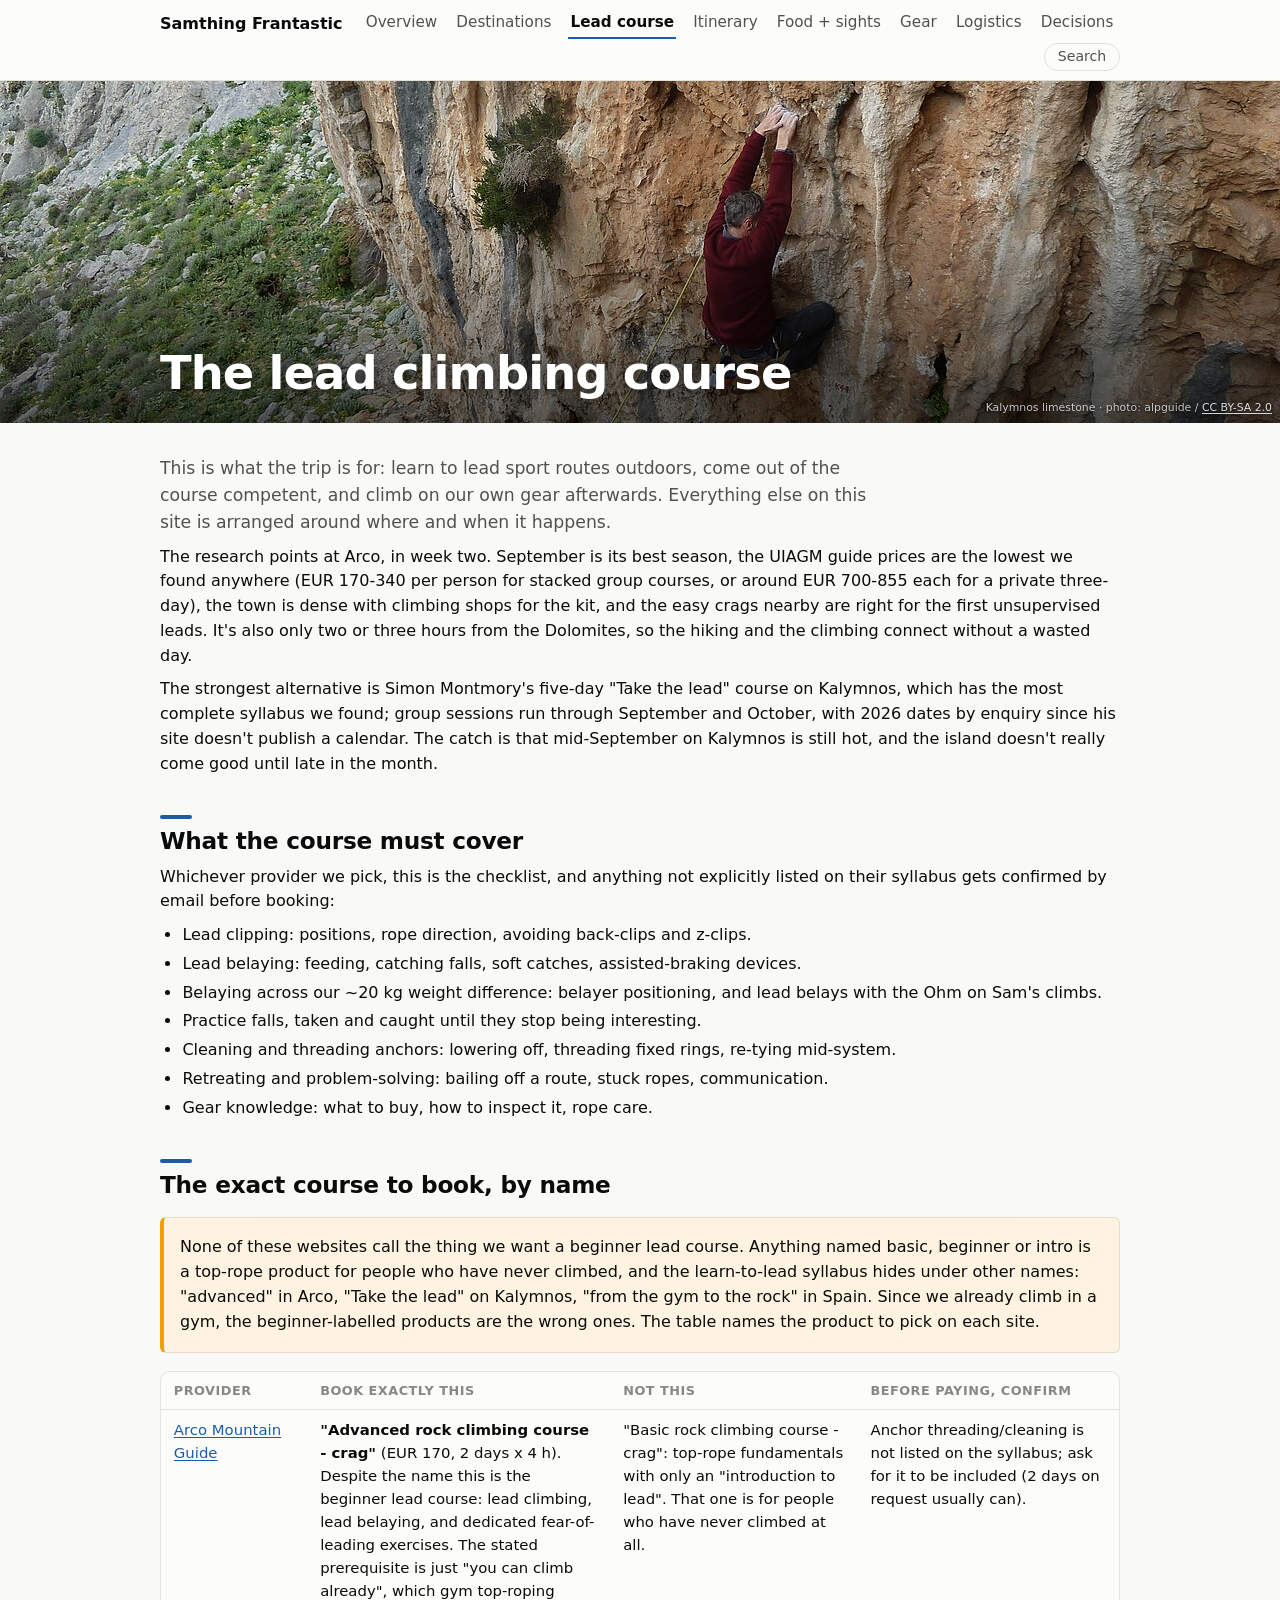
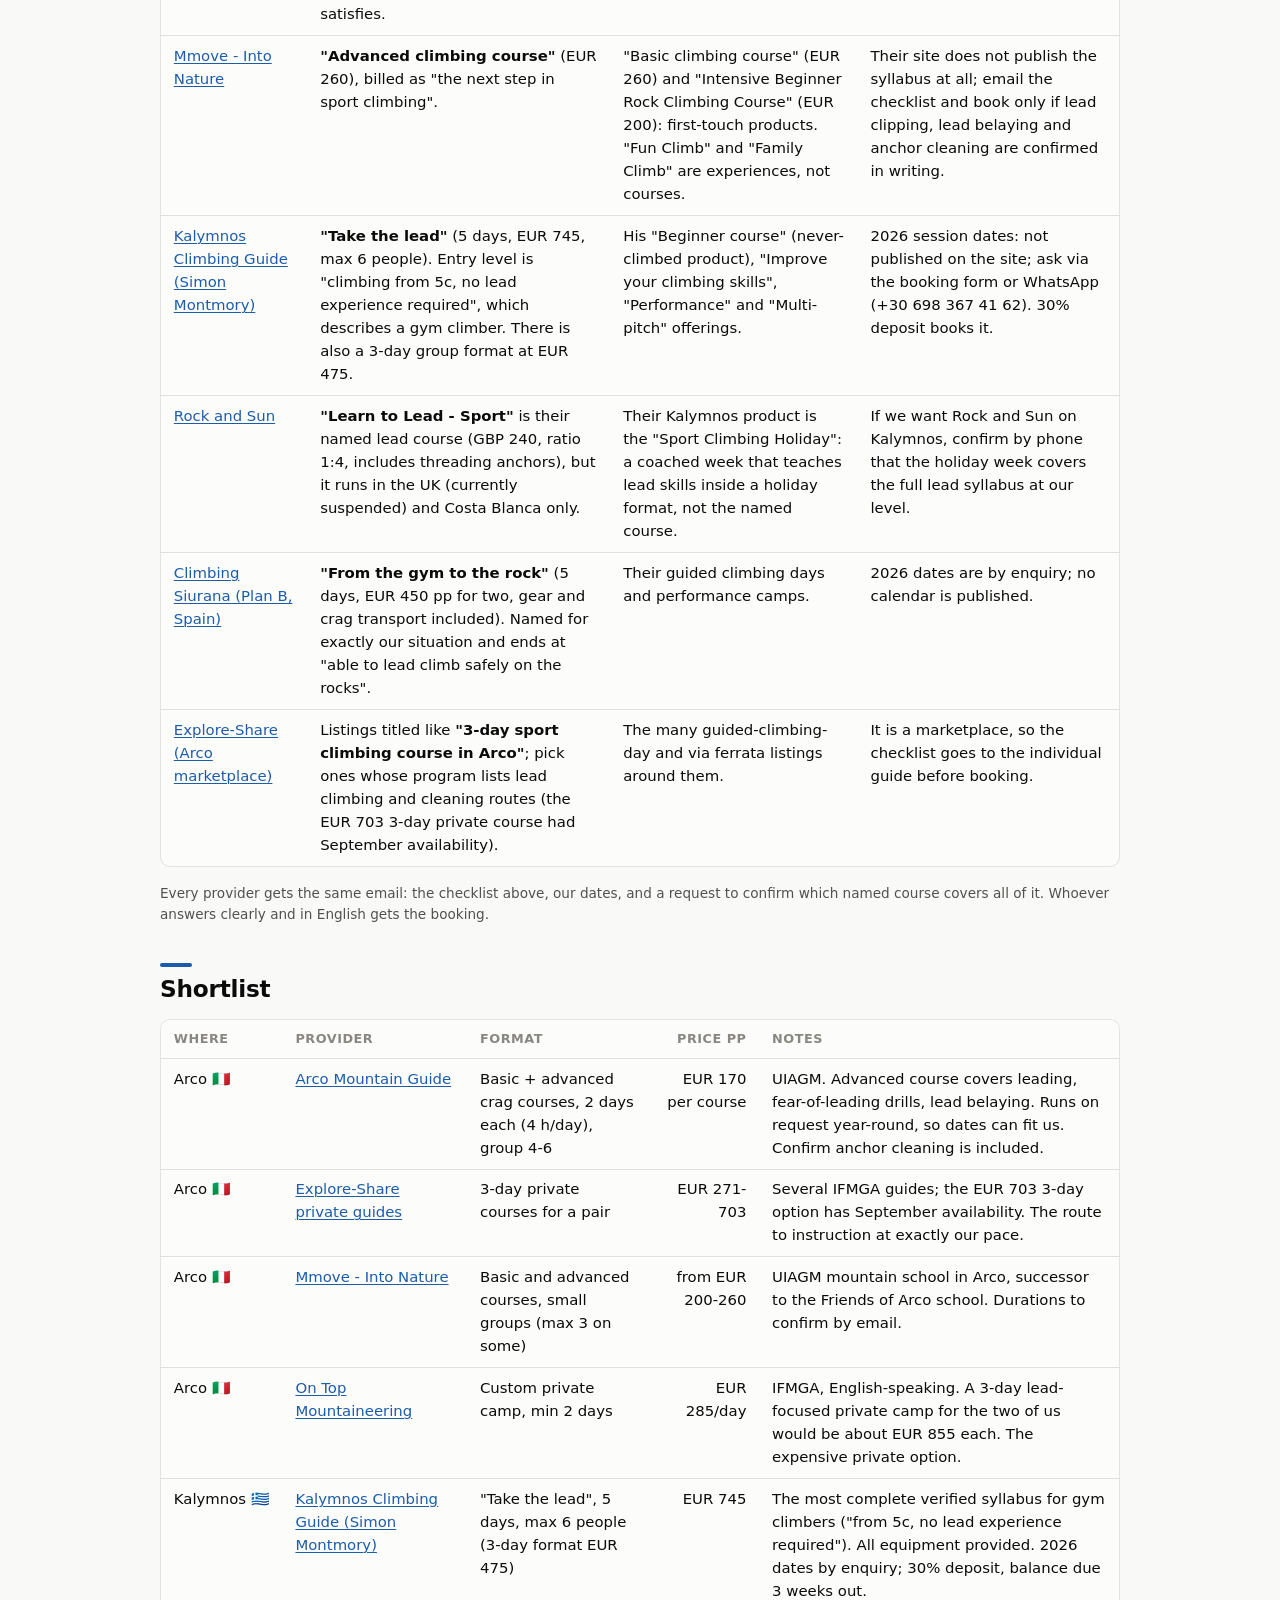
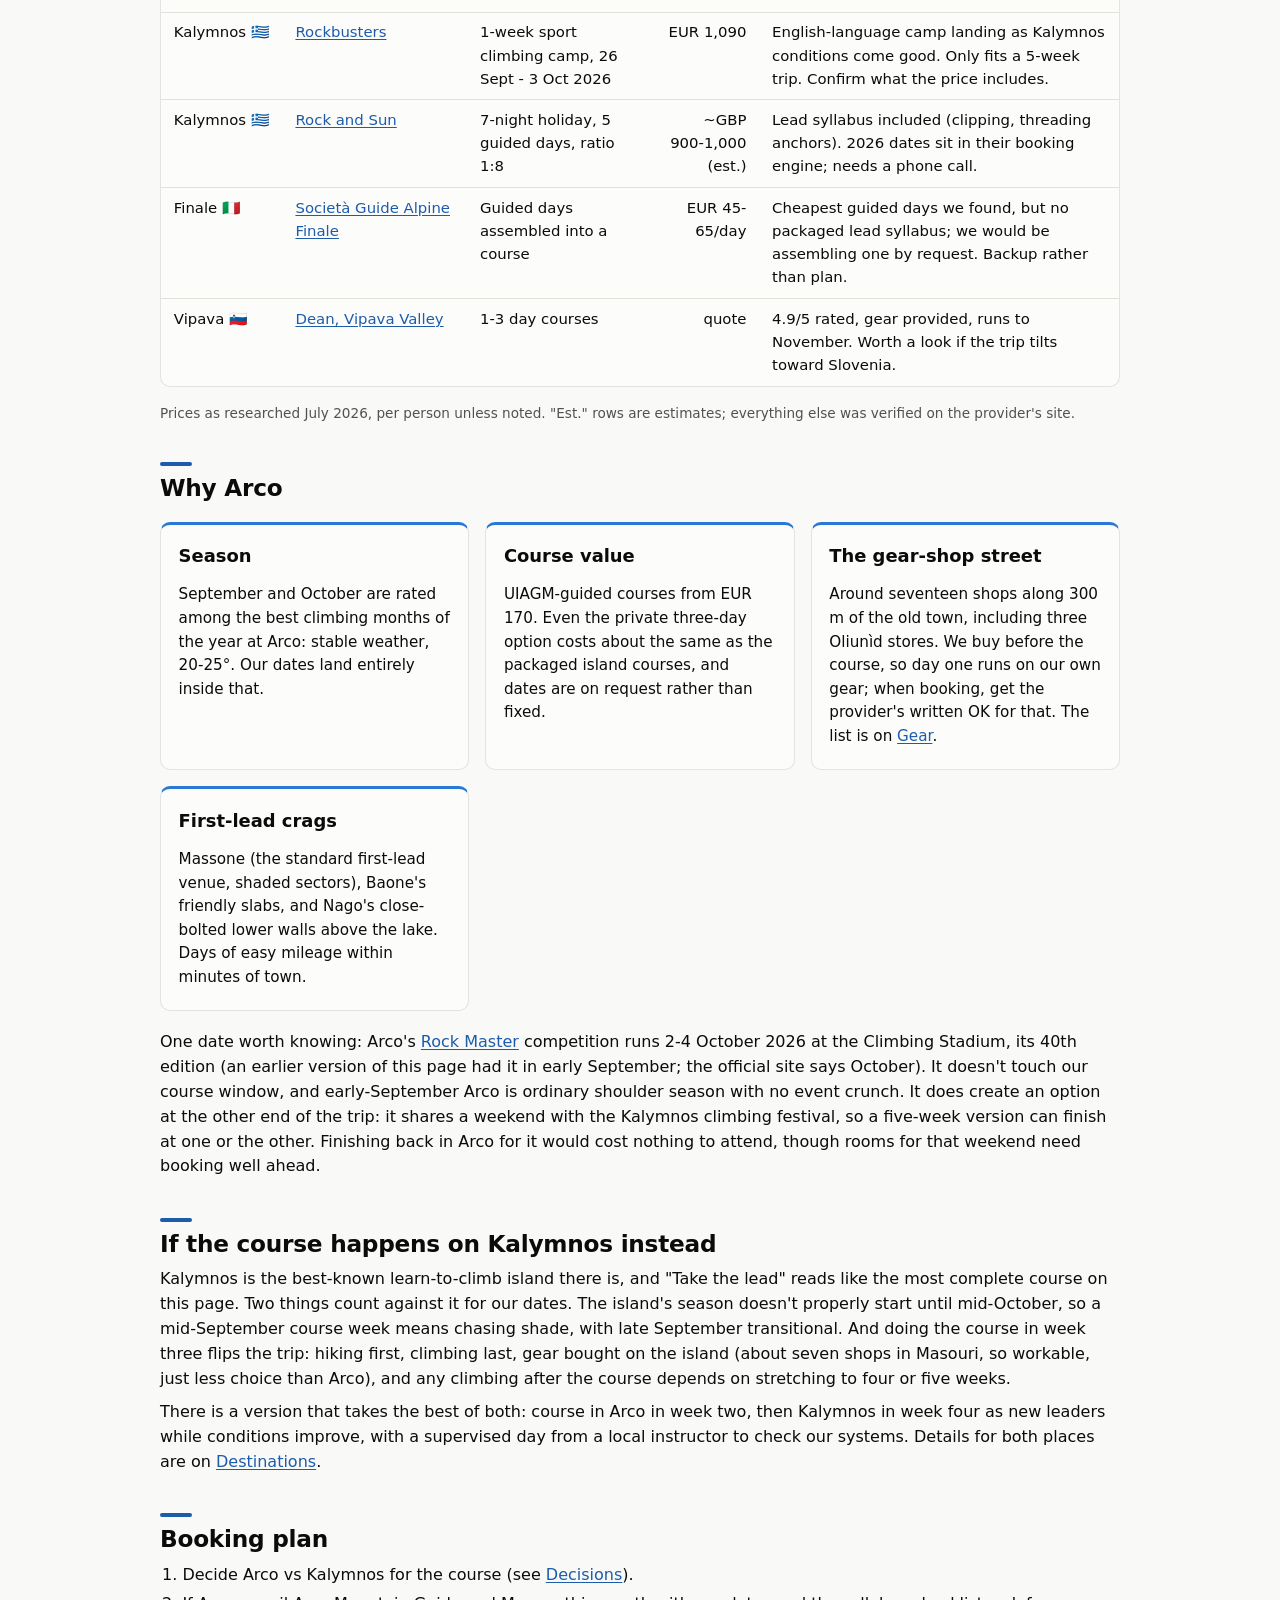
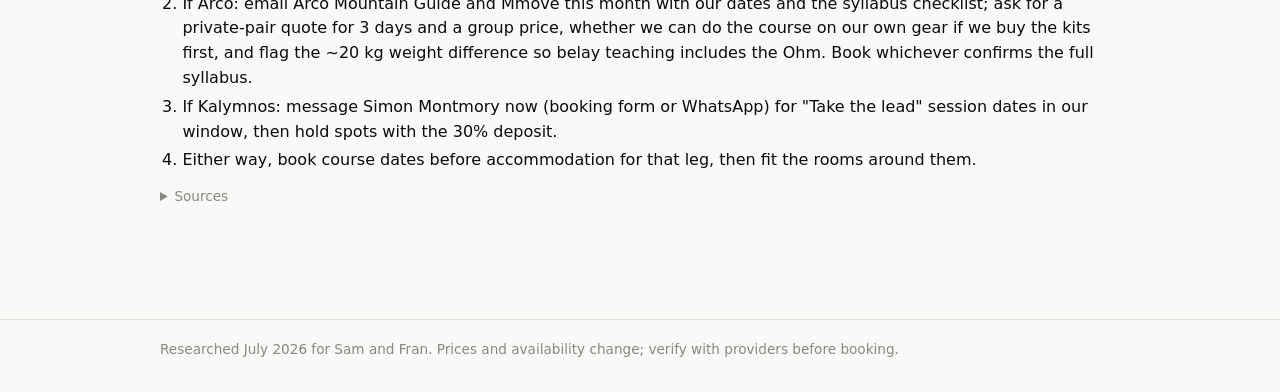
==== commit a00066ad: "Add site-wide search A search button in the nav (also opened with / or Ctrl+K) over a client-side in" ====
--- a/course.html
+++ b/course.html
@@ -228,5 +228,6 @@
 <footer class="site-footer">
   <div class="footer-inner">Researched July 2026 for Sam and Fran. Prices and availability change; verify with providers before booking.</div>
 </footer>
+<script src="site.js"></script>
 </body>
 </html>
--- a/styles.css
+++ b/styles.css
@@ -473,3 +473,107 @@
   .tl-block { font-size: 0.75rem; padding: 0.4rem 0.5rem; }
   .tl-block small { display: none; }
 }
+
+/* ---------- Search ---------- */
+
+.nav-search {
+  margin-left: auto;
+  font: inherit;
+  font-size: 0.88rem;
+  color: var(--ink-secondary);
+  background: none;
+  border: 1px solid var(--hairline);
+  border-radius: 999px;
+  padding: 0.12rem 0.8rem;
+  cursor: pointer;
+}
+
+.nav-search:hover { color: var(--ink); border-color: var(--ink-muted); }
+
+.search-overlay {
+  position: fixed;
+  inset: 0;
+  z-index: 50;
+  background: rgba(0, 0, 0, 0.4);
+  display: flex;
+  justify-content: center;
+  align-items: flex-start;
+  padding: 10vh 1rem 1rem;
+}
+
+.search-panel {
+  width: 100%;
+  max-width: 40rem;
+  max-height: 75vh;
+  display: flex;
+  flex-direction: column;
+  background: var(--surface);
+  border: 1px solid var(--hairline);
+  border-radius: var(--radius);
+  box-shadow: 0 12px 40px rgba(0, 0, 0, 0.3);
+  overflow: hidden;
+}
+
+.search-input {
+  font: inherit;
+  font-size: 1.05rem;
+  color: var(--ink);
+  background: transparent;
+  border: none;
+  outline: none;
+  border-bottom: 1px solid var(--hairline);
+  padding: 0.85rem 1rem;
+  width: 100%;
+}
+
+.search-results {
+  list-style: none;
+  margin: 0;
+  padding: 0.3rem;
+  overflow-y: auto;
+}
+
+.search-results button {
+  display: block;
+  width: 100%;
+  text-align: left;
+  font: inherit;
+  font-size: 0.9rem;
+  line-height: 1.45;
+  color: var(--ink-secondary);
+  background: none;
+  border: none;
+  border-radius: 6px;
+  padding: 0.5rem 0.7rem;
+  cursor: pointer;
+}
+
+.search-results li.active button,
+.search-results button:hover {
+  background: var(--accent-soft);
+  color: var(--ink);
+}
+
+.search-result-where {
+  display: block;
+  font-weight: 600;
+  font-size: 0.88rem;
+  color: var(--ink);
+}
+
+.search-result-snippet mark {
+  background: transparent;
+  color: var(--accent);
+  font-weight: 700;
+}
+
+.search-empty {
+  margin: 0;
+  padding: 0.8rem 1rem;
+  color: var(--ink-muted);
+}
+
+@media (max-width: 640px) {
+  .search-overlay { padding-top: 3vh; }
+  .search-panel { max-height: 85vh; }
+}
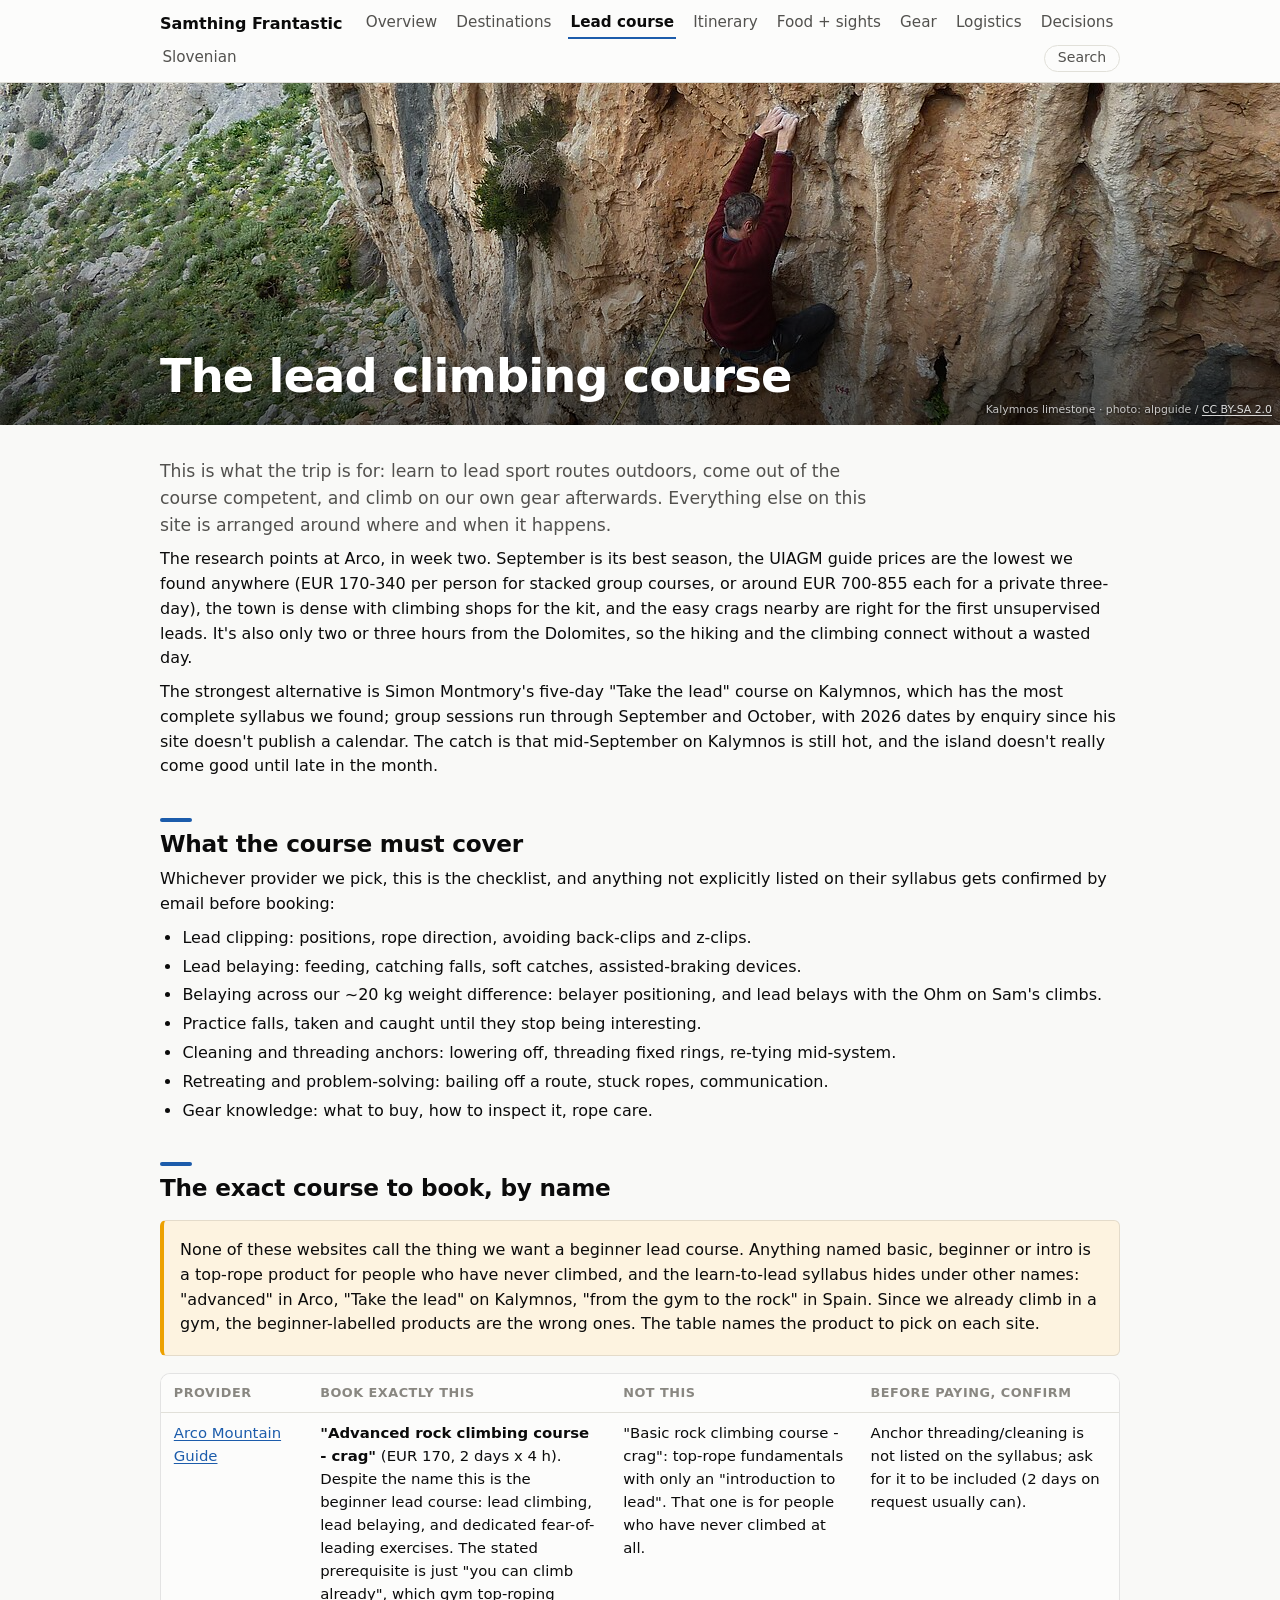
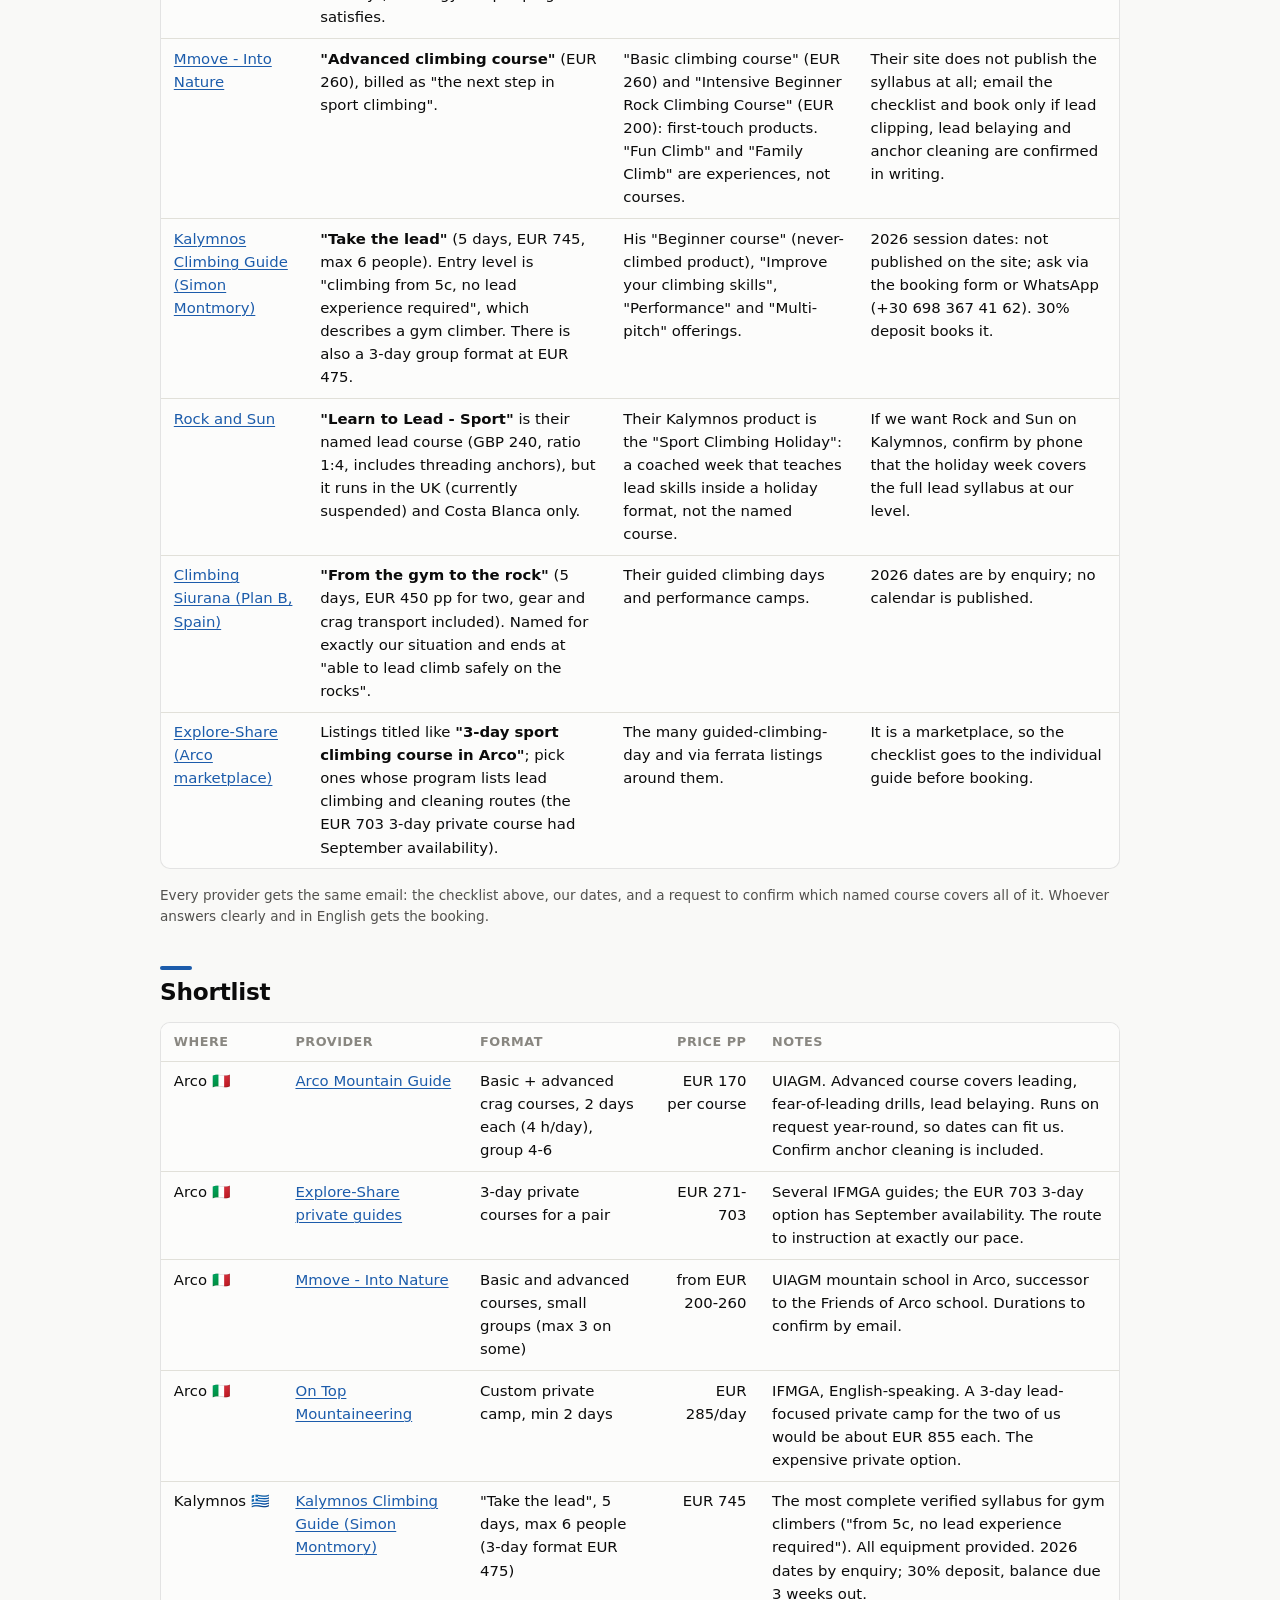
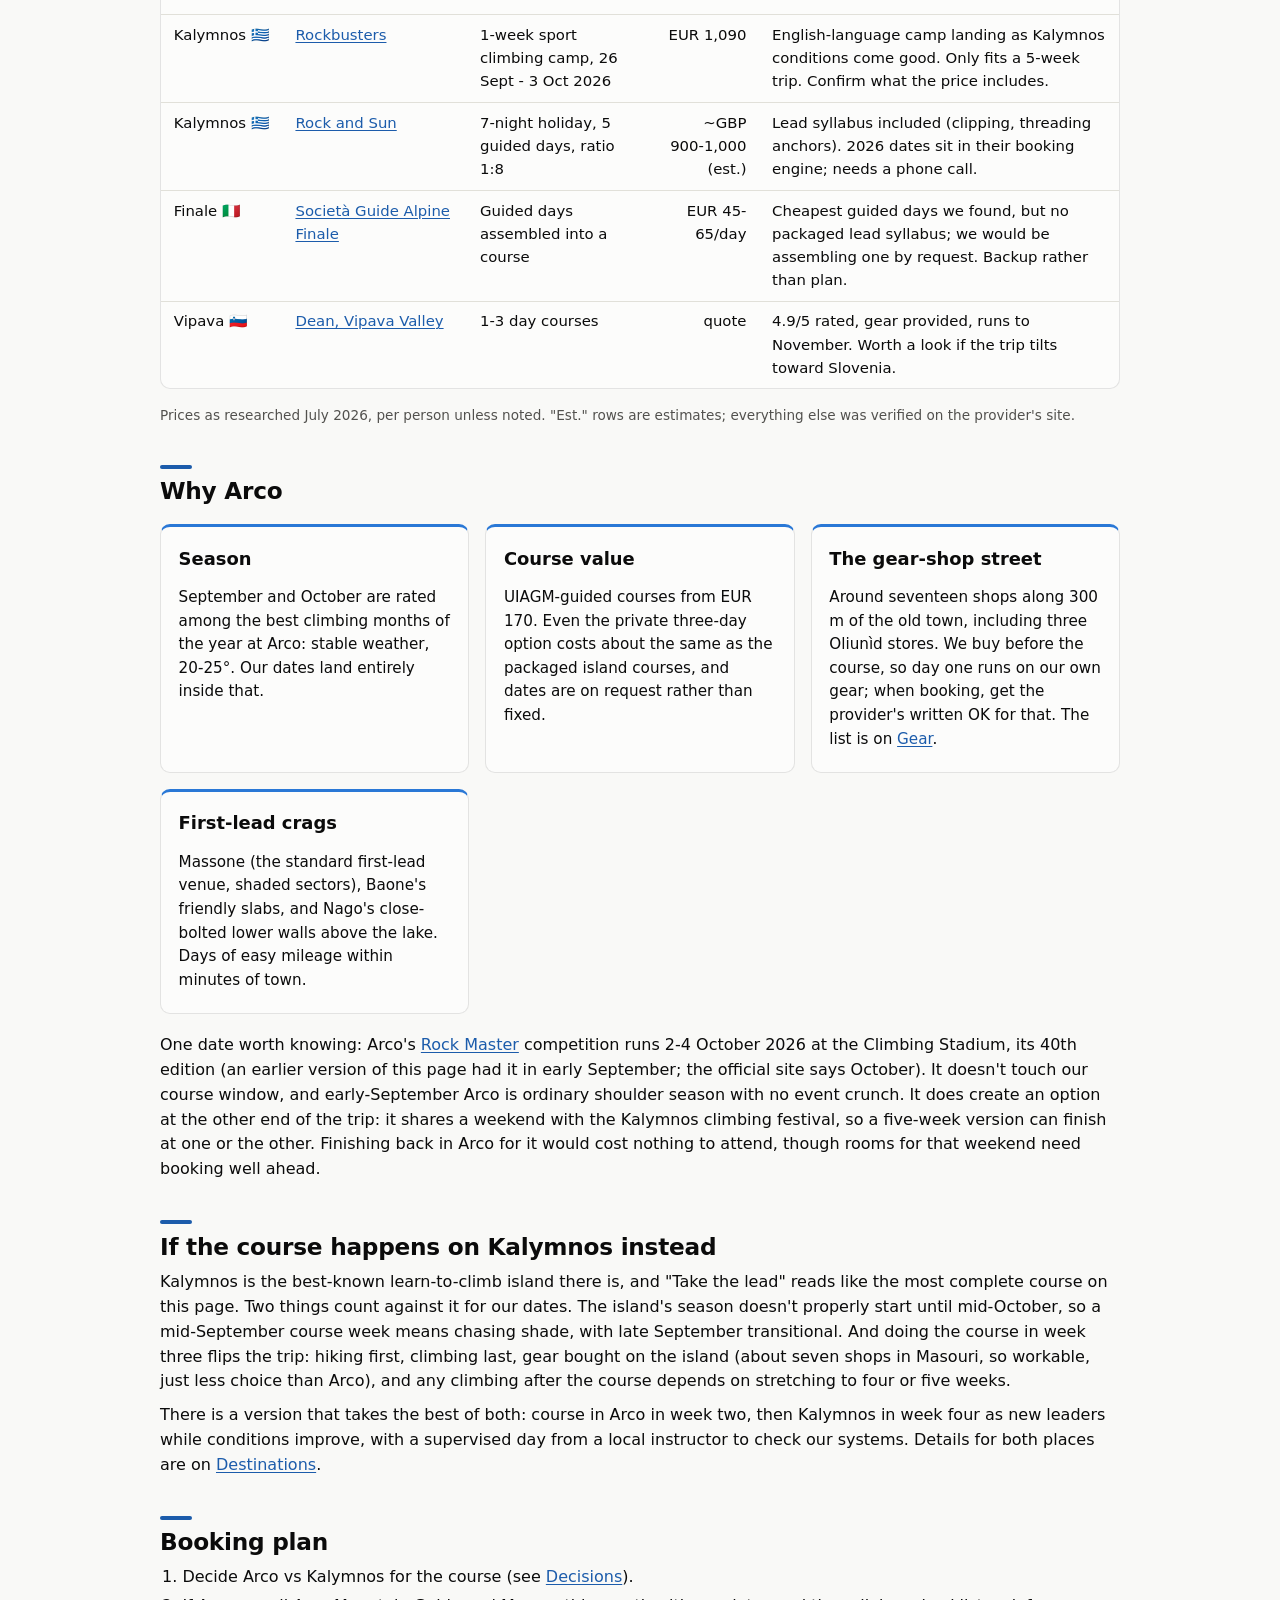
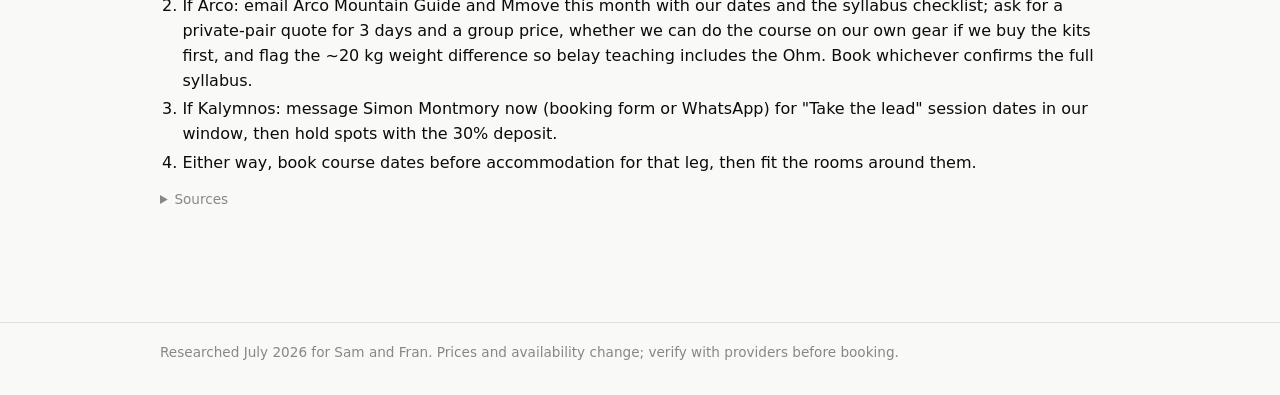
==== commit 31e3cbbd: "Add Slovenian flashcards page with pronunciations A new Slovenian page with 127 phrases across greet" ====
--- a/course.html
+++ b/course.html
@@ -19,6 +19,7 @@
     <a class="nav-link" href="gear.html">Gear</a>
     <a class="nav-link" href="logistics.html">Logistics</a>
     <a class="nav-link" href="decisions.html">Decisions</a>
+    <a class="nav-link" href="slovenian.html">Slovenian</a>
   </div>
 </nav>
 
--- a/styles.css
+++ b/styles.css
@@ -577,3 +577,190 @@
   .search-overlay { padding-top: 3vh; }
   .search-panel { max-height: 85vh; }
 }
+
+/* ---------- Flashcards (slovenian.html) ---------- */
+
+.deck {
+  background: var(--surface);
+  border: 1px solid var(--border);
+  border-radius: var(--radius);
+  padding: 1rem 1.1rem 1.1rem;
+  margin: 1.4rem 0 2rem;
+}
+
+.deck-toolbar { display: flex; flex-direction: column; gap: 0.6rem; }
+
+.deck-chips { display: flex; flex-wrap: wrap; gap: 0.35rem; }
+
+.deck-chip {
+  font: inherit;
+  font-size: 0.82rem;
+  font-weight: 600;
+  color: var(--ink-secondary);
+  background: transparent;
+  border: 1px solid var(--border);
+  border-radius: 999px;
+  padding: 0.18rem 0.7rem;
+  cursor: pointer;
+}
+
+.deck-chip:hover { color: var(--ink); border-color: var(--ink-muted); }
+.deck-chip.is-active { background: var(--accent); color: #ffffff; border-color: transparent; }
+
+.deck-options {
+  display: flex;
+  flex-wrap: wrap;
+  align-items: center;
+  gap: 0.4rem 1.1rem;
+  font-size: 0.88rem;
+  color: var(--ink-secondary);
+}
+
+.deck-toggle { display: inline-flex; align-items: center; gap: 0.35rem; cursor: pointer; }
+.deck-toggle input { accent-color: var(--accent); margin: 0; }
+
+.deck-btn {
+  font: inherit;
+  font-size: 0.9rem;
+  font-weight: 600;
+  color: var(--ink);
+  background: var(--page);
+  border: 1px solid var(--border);
+  border-radius: 8px;
+  padding: 0.45rem 0.9rem;
+  cursor: pointer;
+}
+
+.deck-btn:hover:not(:disabled) { border-color: var(--ink-muted); }
+.deck-btn:disabled { opacity: 0.45; cursor: default; }
+.deck-btn-got { background: var(--accent); color: #ffffff; border-color: transparent; }
+.deck-btn-again { border-color: var(--warn-border); }
+.deck-options .deck-btn { padding: 0.25rem 0.75rem; font-size: 0.85rem; margin-left: auto; }
+
+.deck-progress { display: flex; align-items: center; gap: 0.8rem; margin: 0.9rem 0 0.8rem; }
+.deck-progress-bar { flex: 1; height: 6px; background: var(--hairline); border-radius: 3px; overflow: hidden; }
+.deck-progress-fill { height: 100%; width: 0; background: var(--accent); border-radius: 3px; transition: width 200ms ease; }
+.deck-progress-text { font-size: 0.8rem; color: var(--ink-muted); white-space: nowrap; font-variant-numeric: tabular-nums; }
+
+.flashcard-stage { perspective: 1200px; margin: 0 auto; max-width: 34rem; }
+
+.flashcard {
+  display: block;
+  width: 100%;
+  min-height: 15rem;
+  padding: 0;
+  border: none;
+  background: none;
+  font: inherit;
+  color: inherit;
+  text-align: center;
+  cursor: pointer;
+  -webkit-tap-highlight-color: transparent;
+}
+
+.flashcard:focus-visible { outline: 3px solid var(--accent); outline-offset: 4px; border-radius: var(--radius); }
+
+.flashcard-inner {
+  position: relative;
+  width: 100%;
+  min-height: 15rem;
+  transition: transform 380ms cubic-bezier(0.4, 0, 0.2, 1);
+  transform-style: preserve-3d;
+}
+
+.flashcard.is-flipped .flashcard-inner { transform: rotateY(180deg); }
+
+@media (prefers-reduced-motion: reduce) {
+  .flashcard-inner { transition: none; }
+}
+
+.flashcard-face {
+  position: absolute;
+  inset: 0;
+  display: flex;
+  flex-direction: column;
+  justify-content: center;
+  align-items: center;
+  gap: 0.4rem;
+  padding: 1.6rem 1.2rem 1.8rem;
+  background: var(--page);
+  border: 1px solid var(--border);
+  border-top: 4px solid var(--series-3);
+  border-radius: var(--radius);
+  backface-visibility: hidden;
+  -webkit-backface-visibility: hidden;
+}
+
+.flashcard-back { transform: rotateY(180deg); border-top-color: var(--accent); }
+.flashcard.is-known .flashcard-face { border-top-color: var(--good); }
+
+.flashcard-category {
+  position: absolute;
+  top: 0.7rem; left: 1rem;
+  font-size: 0.72rem;
+  text-transform: uppercase;
+  letter-spacing: 0.05em;
+  color: var(--ink-muted);
+}
+
+.flashcard-main { font-size: clamp(1.4rem, 4.5vw, 2rem); font-weight: 800; letter-spacing: -0.01em; line-height: 1.2; }
+.flashcard-sub { font-size: 1.05rem; color: var(--accent); font-weight: 600; }
+.flashcard-sub:empty { display: none; }
+.flashcard-note { font-size: 0.88rem; color: var(--ink-secondary); max-width: 26rem; margin-top: 0.3rem; }
+.flashcard-note:empty { display: none; }
+
+.flashcard-hint {
+  position: absolute;
+  bottom: 0.6rem; left: 0; right: 0;
+  font-size: 0.72rem;
+  color: var(--ink-muted);
+}
+
+.flashcard.swap .flashcard-inner { animation: card-in 200ms ease; }
+@keyframes card-in { from { opacity: 0.4; transform: translateY(6px); } to { opacity: 1; transform: none; } }
+@media (prefers-reduced-motion: reduce) { .flashcard.swap .flashcard-inner { animation: none; } }
+
+.deck-empty { text-align: center; color: var(--ink-secondary); padding: 3rem 1rem; margin: 0; }
+
+.deck-controls {
+  display: flex;
+  flex-wrap: wrap;
+  justify-content: center;
+  gap: 0.5rem;
+  margin: 1rem auto 0;
+  max-width: 34rem;
+}
+
+.deck-controls .deck-btn { flex: 1 1 6.5rem; }
+.deck-controls .deck-btn-speak { flex: 1 1 100%; background: transparent; }
+
+.deck-keys { text-align: center; margin: 0.8rem 0 0; color: var(--ink-muted); }
+.deck-keys kbd {
+  font-family: inherit;
+  font-size: 0.8rem;
+  border: 1px solid var(--border);
+  border-bottom-width: 2px;
+  border-radius: 4px;
+  padding: 0 0.35rem;
+  background: var(--page);
+}
+
+.deck-link {
+  font: inherit;
+  font-size: inherit;
+  color: var(--accent);
+  background: none;
+  border: none;
+  padding: 0;
+  margin-left: 0.5rem;
+  cursor: pointer;
+  text-decoration: underline;
+  text-underline-offset: 2px;
+}
+
+@media (max-width: 640px) {
+  .deck { padding: 0.8rem 0.8rem 1rem; }
+  .deck-options .deck-btn { margin-left: 0; }
+  .flashcard, .flashcard-inner { min-height: 13rem; }
+  .deck-keys-hint { display: none; }
+}
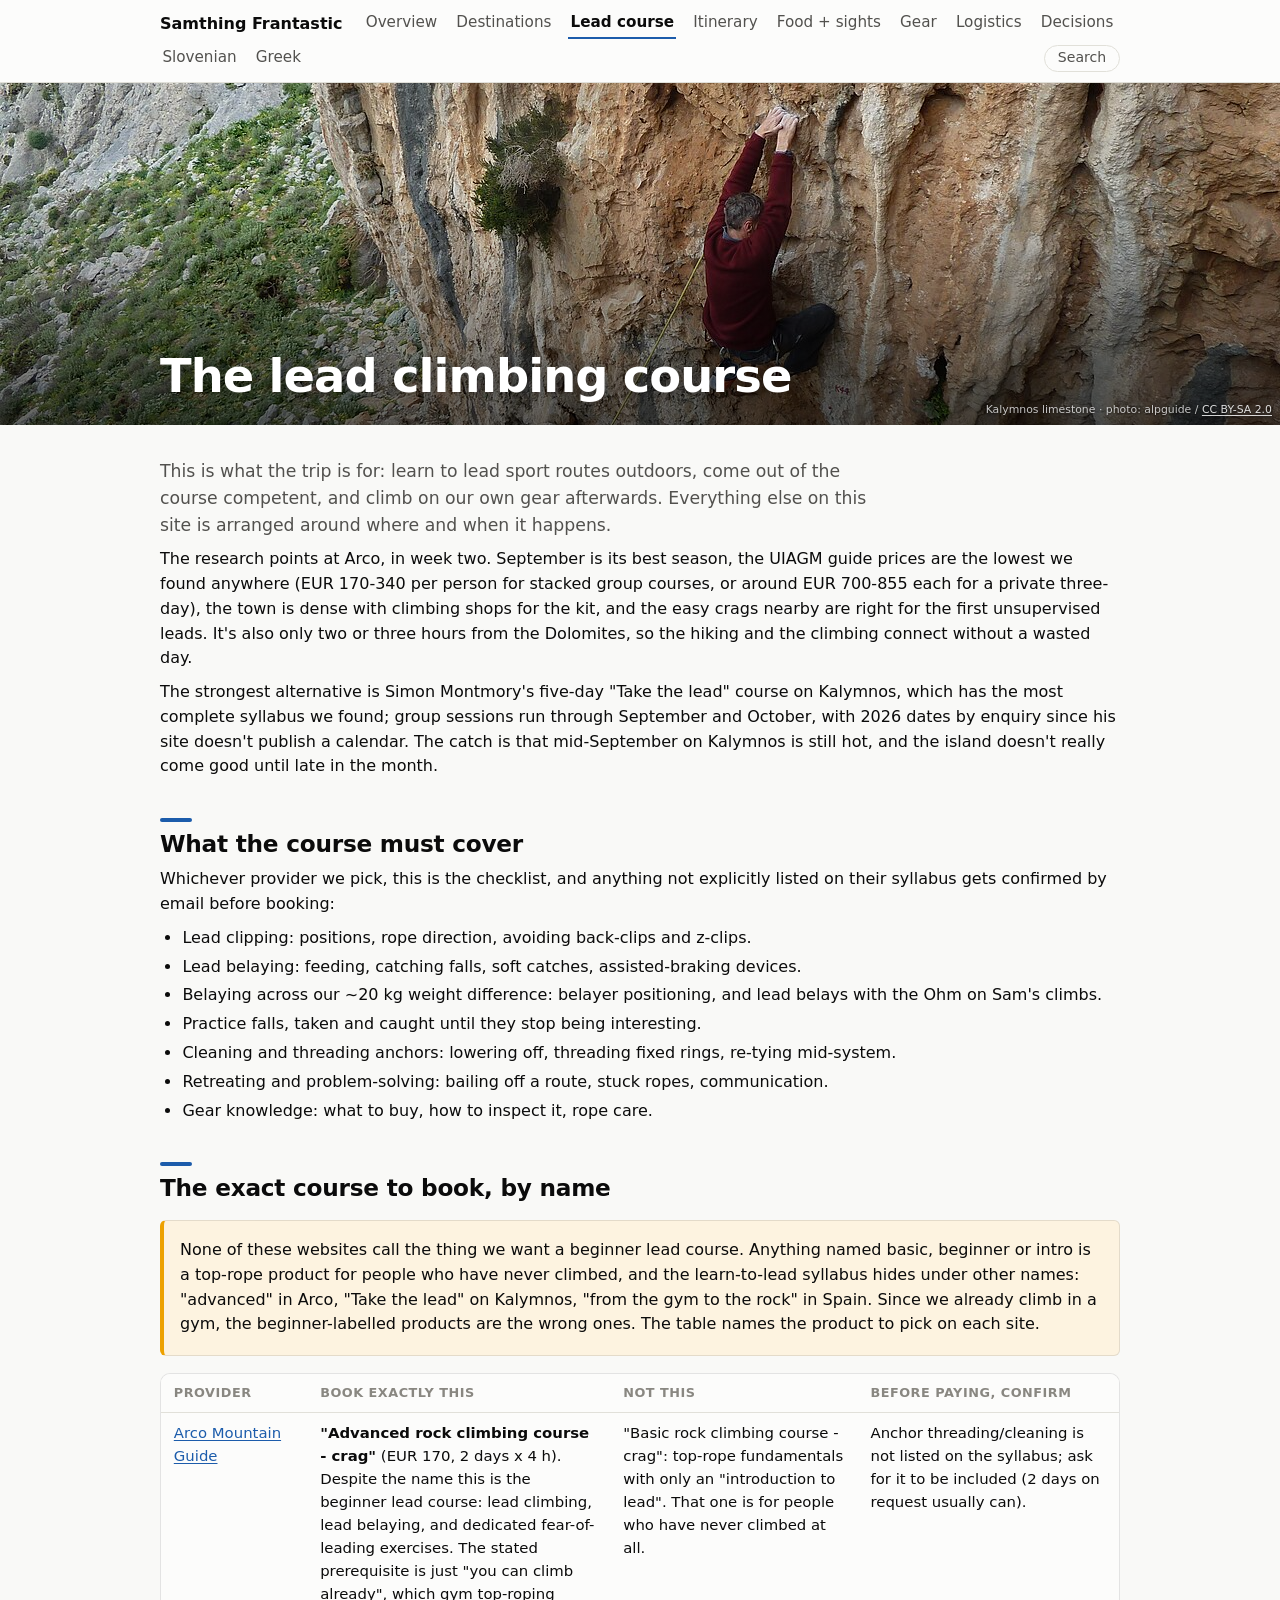
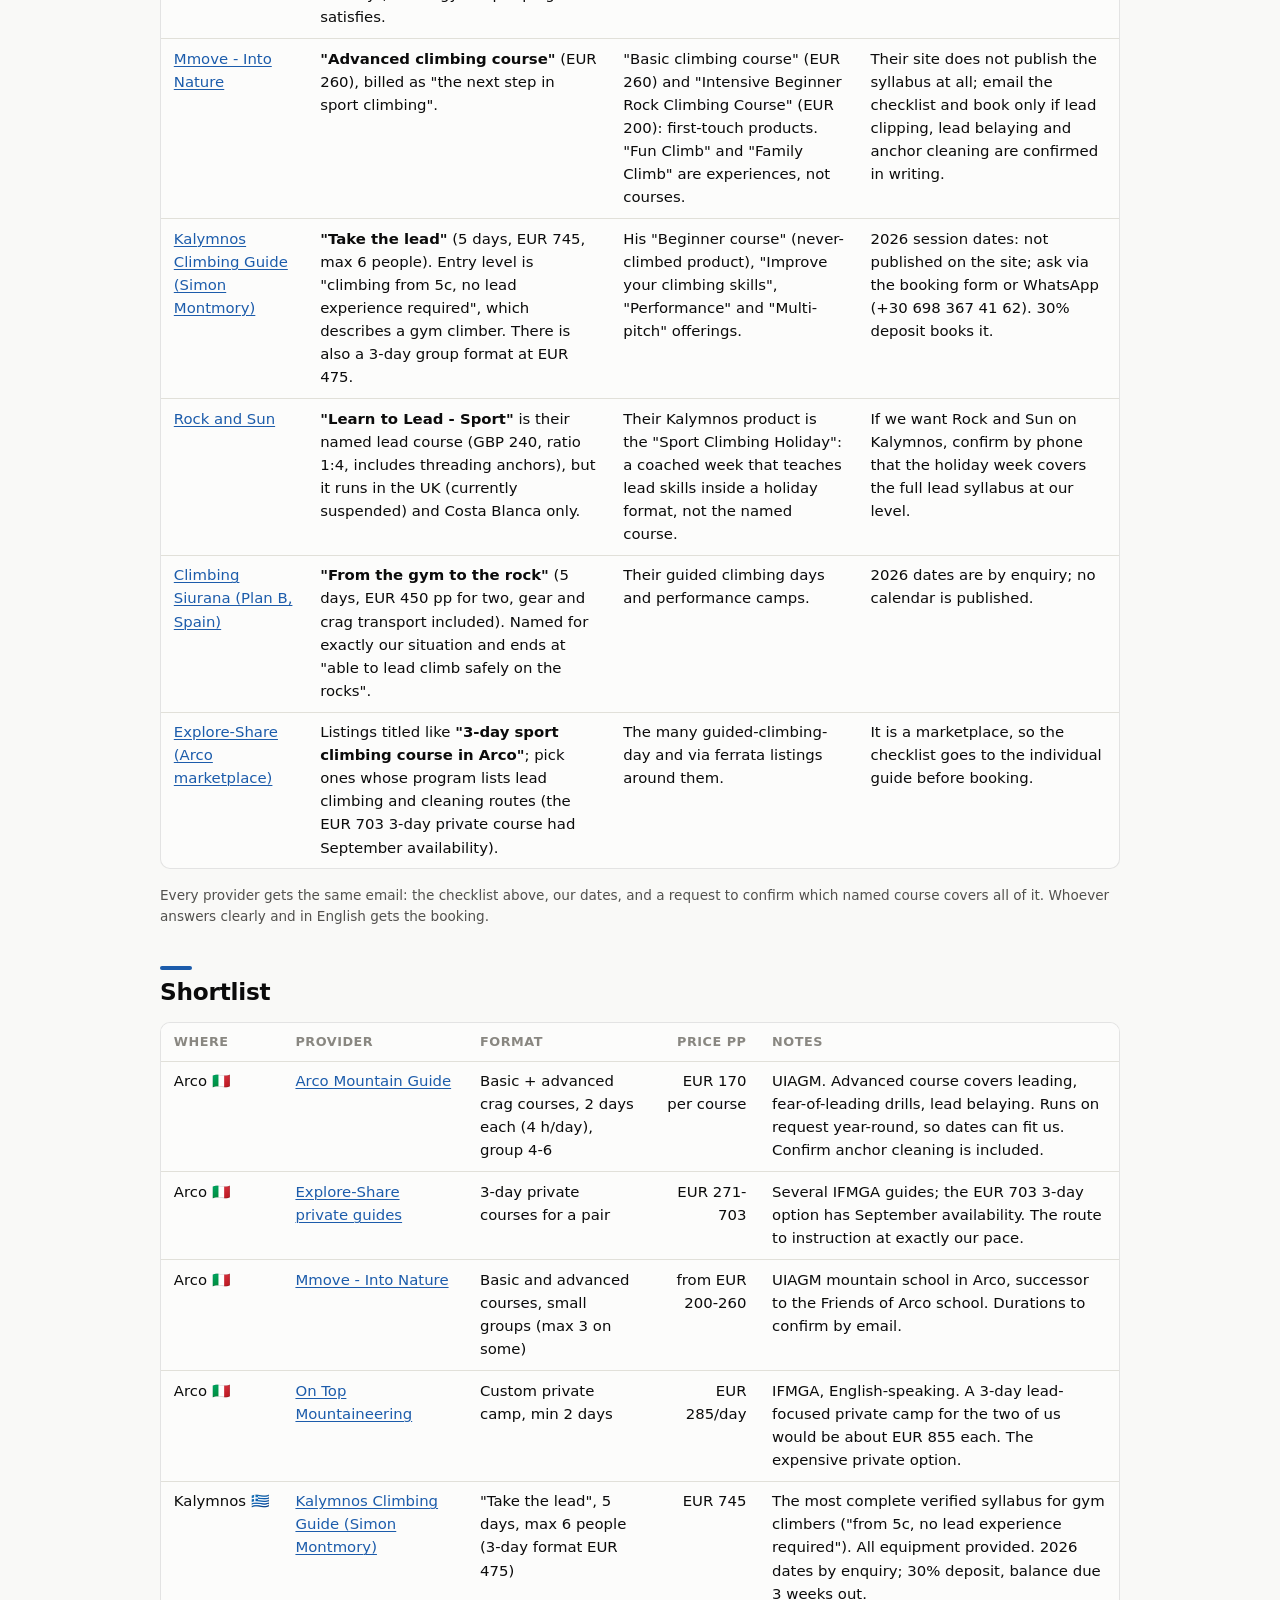
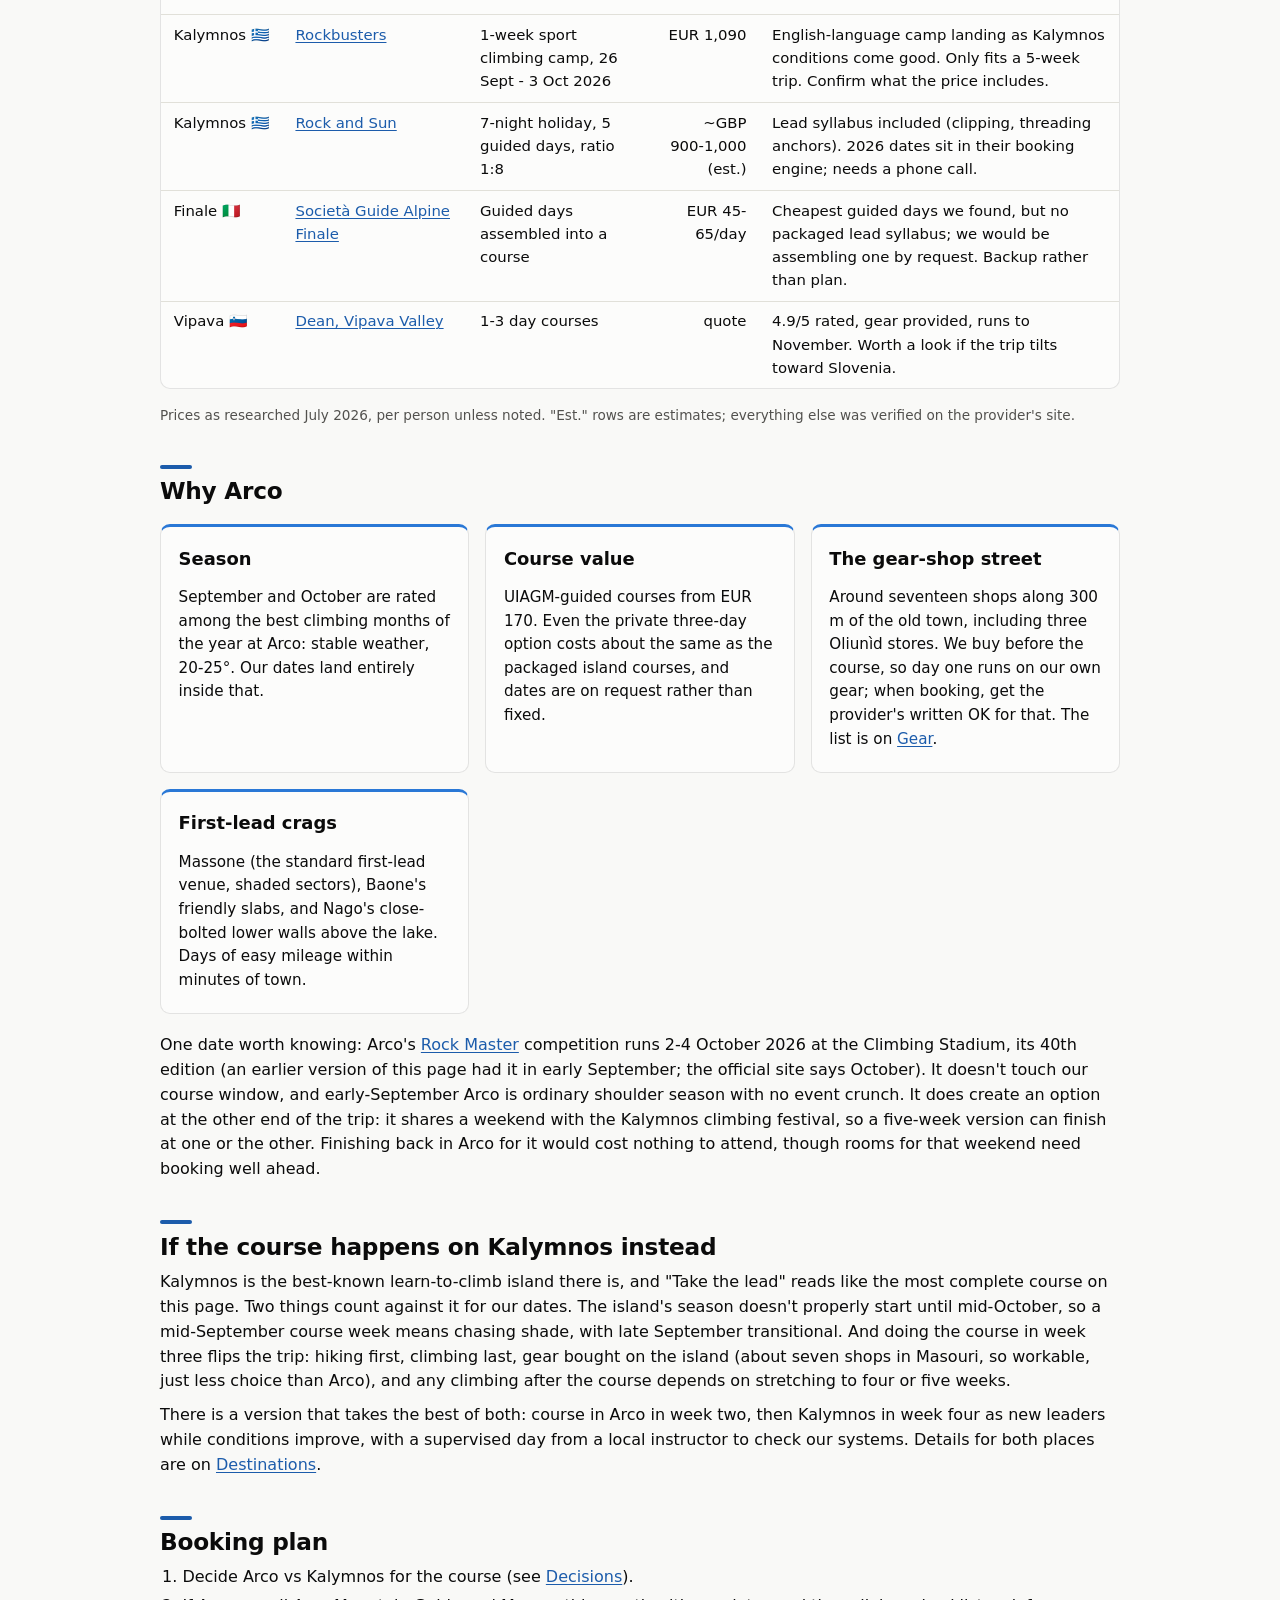
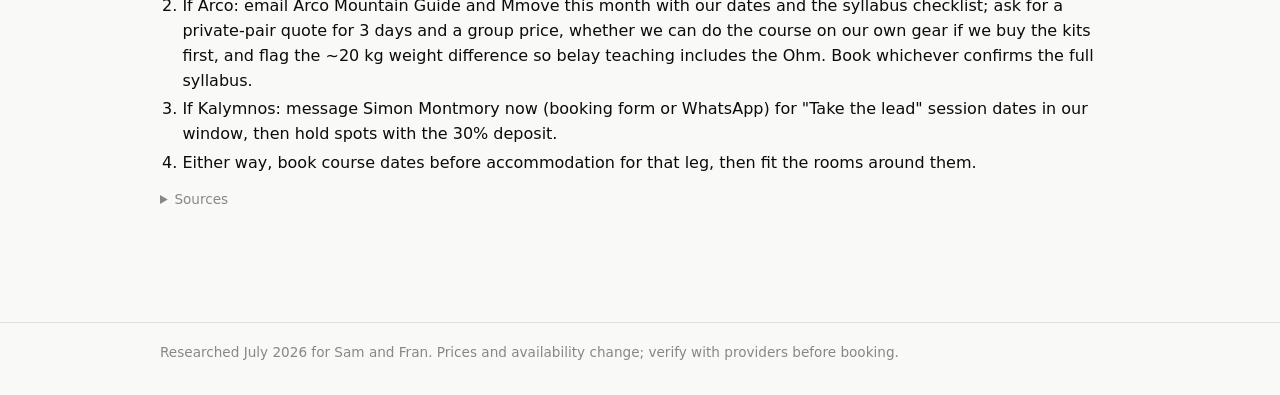
==== commit 800ccdec: "Add Greek flashcards for Kalymnos and Athens A greek.html deck of 134 phrases built the same way as " ====
--- a/course.html
+++ b/course.html
@@ -20,6 +20,7 @@
     <a class="nav-link" href="logistics.html">Logistics</a>
     <a class="nav-link" href="decisions.html">Decisions</a>
     <a class="nav-link" href="slovenian.html">Slovenian</a>
+    <a class="nav-link" href="greek.html">Greek</a>
   </div>
 </nav>
 
--- a/styles.css
+++ b/styles.css
@@ -662,6 +662,7 @@
 
 .flashcard-inner {
   position: relative;
+  display: grid;
   width: 100%;
   min-height: 15rem;
   transition: transform 380ms cubic-bezier(0.4, 0, 0.2, 1);
@@ -675,8 +676,8 @@
 }
 
 .flashcard-face {
-  position: absolute;
-  inset: 0;
+  grid-area: 1 / 1;
+  position: relative;
   display: flex;
   flex-direction: column;
   justify-content: center;
@@ -709,6 +710,37 @@
 .flashcard-note { font-size: 0.88rem; color: var(--ink-secondary); max-width: 26rem; margin-top: 0.3rem; }
 .flashcard-note:empty { display: none; }
 
+.flashcard-mnemonic {
+  font-size: 0.88rem;
+  line-height: 1.45;
+  color: var(--ink);
+  background: var(--warn-bg);
+  border-left: 3px solid var(--series-3);
+  border-radius: 4px;
+  padding: 0.4rem 0.7rem;
+  margin-top: 0.5rem;
+  max-width: 26rem;
+  text-align: left;
+}
+.flashcard-mnemonic::before {
+  content: "Remember it";
+  display: block;
+  font-size: 0.68rem;
+  font-weight: 700;
+  text-transform: uppercase;
+  letter-spacing: 0.05em;
+  color: var(--ink-muted);
+  margin-bottom: 0.1rem;
+}
+.flashcard-mnemonic:empty { display: none; }
+.flashcard-front .flashcard-mnemonic { display: none; }
+.flashcard.is-hinted .flashcard-front .flashcard-mnemonic:not(:empty) { display: block; }
+
+.deck-btn-hint[aria-pressed="true"] { background: var(--warn-bg); border-color: var(--series-3); }
+
+.phrase-group table { min-width: 48rem; }
+.phrase-group td:nth-child(5) { color: var(--ink-secondary); }
+
 .flashcard-hint {
   position: absolute;
   bottom: 0.6rem; left: 0; right: 0;
@@ -731,7 +763,7 @@
   max-width: 34rem;
 }
 
-.deck-controls .deck-btn { flex: 1 1 6.5rem; }
+.deck-controls .deck-btn { flex: 1 1 5.5rem; }
 .deck-controls .deck-btn-speak { flex: 1 1 100%; background: transparent; }
 
 .deck-keys { text-align: center; margin: 0.8rem 0 0; color: var(--ink-muted); }
